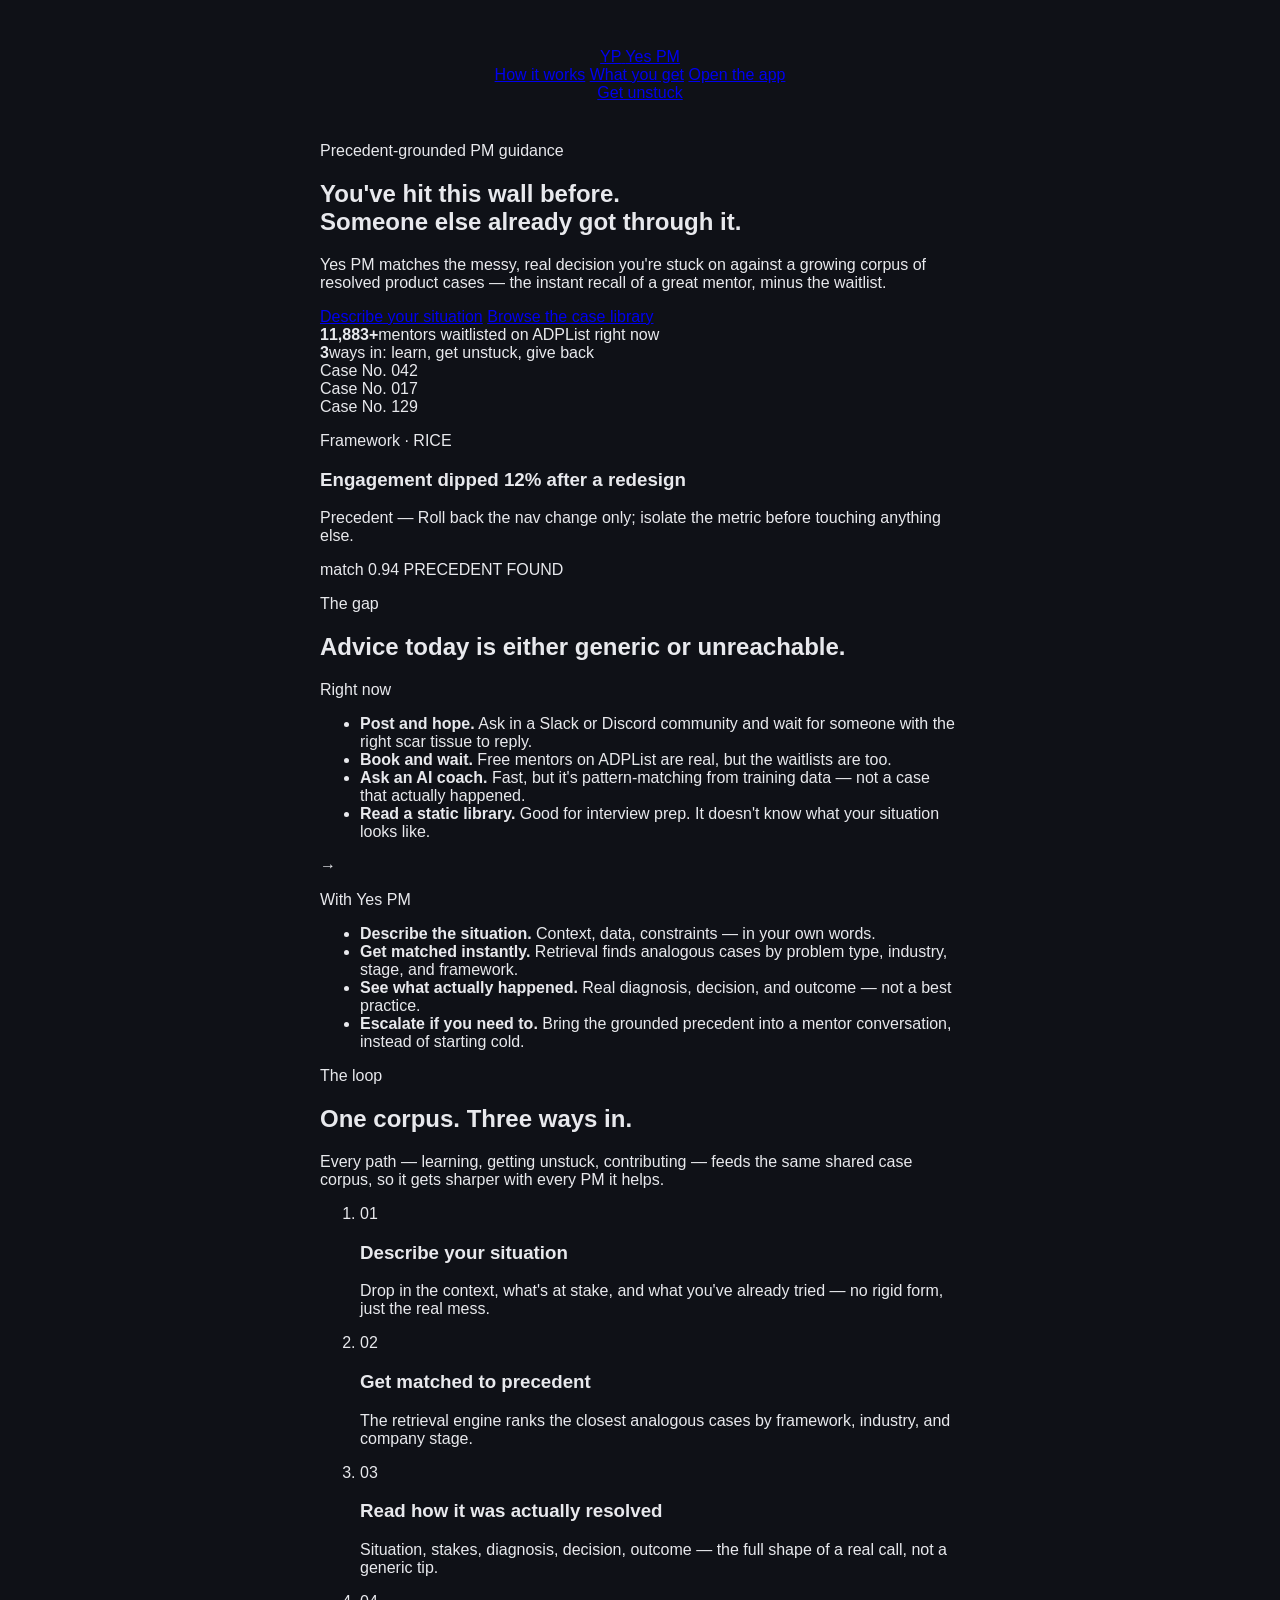
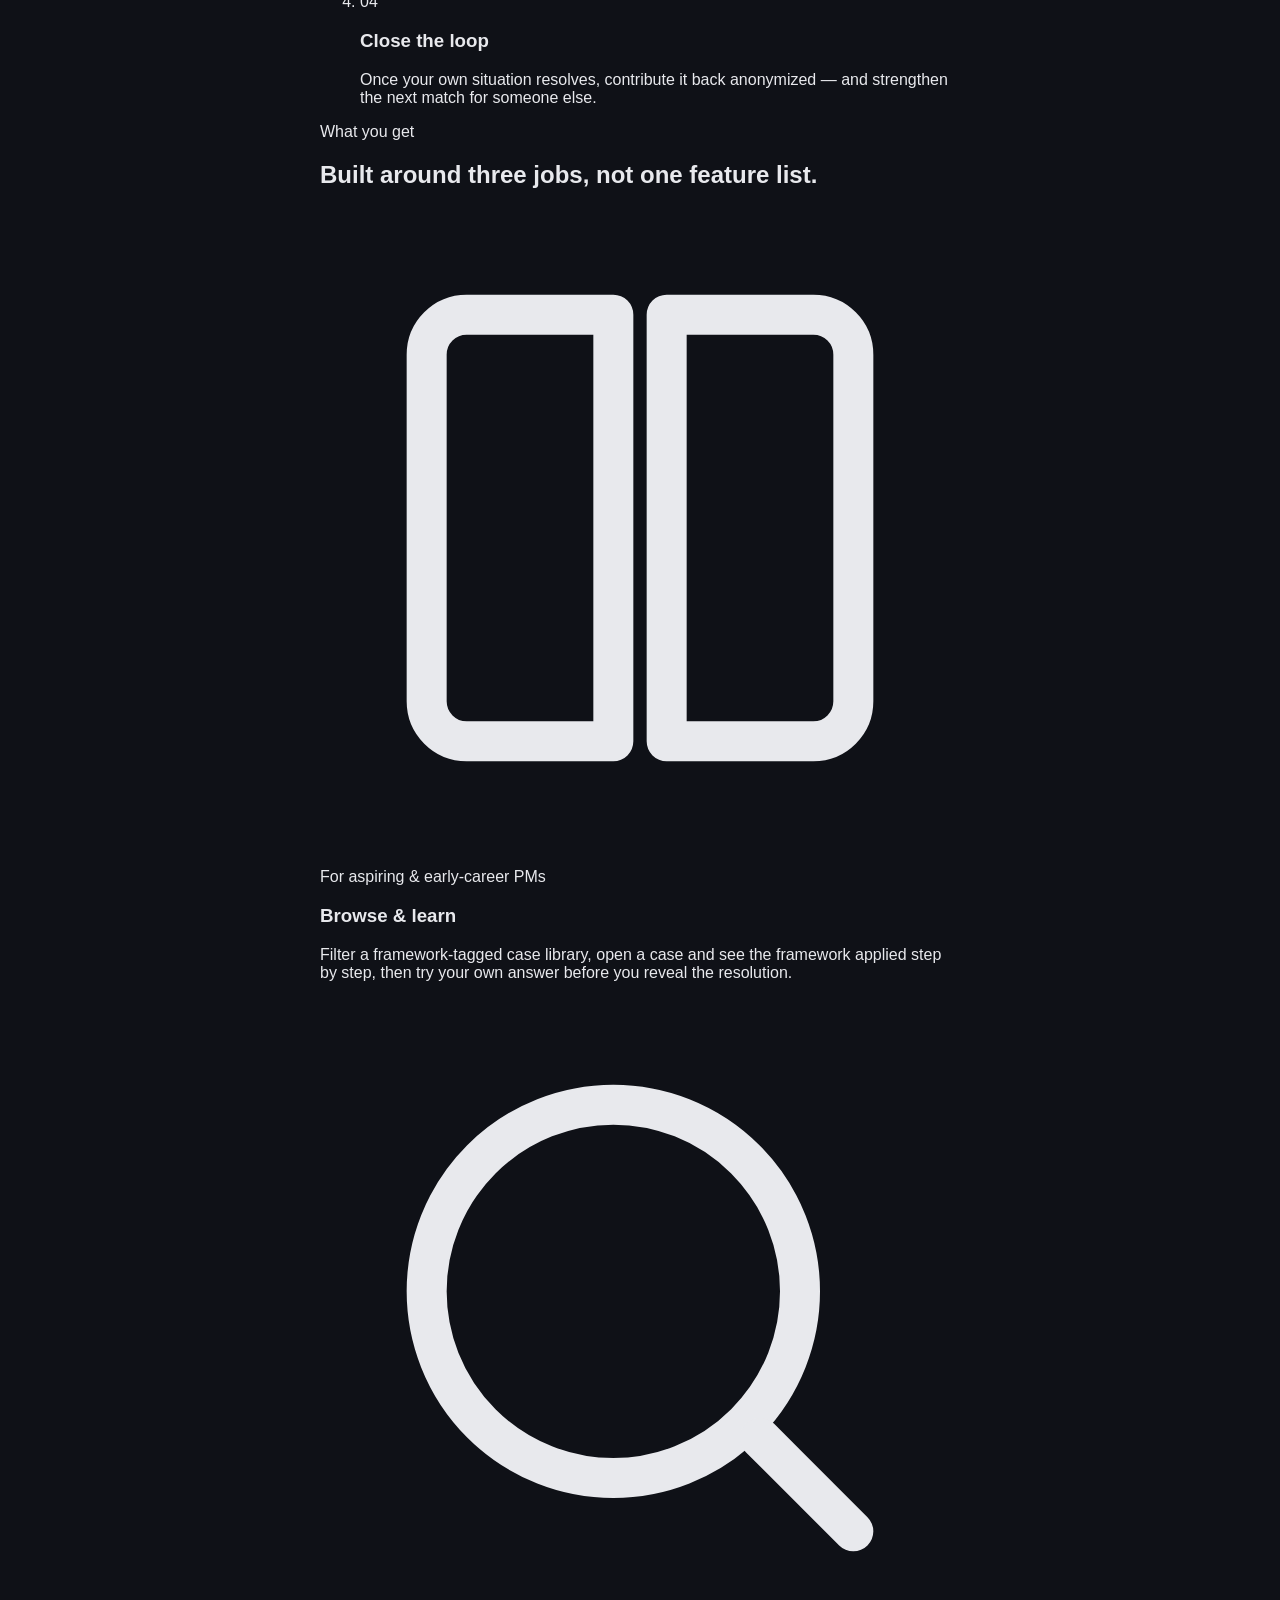
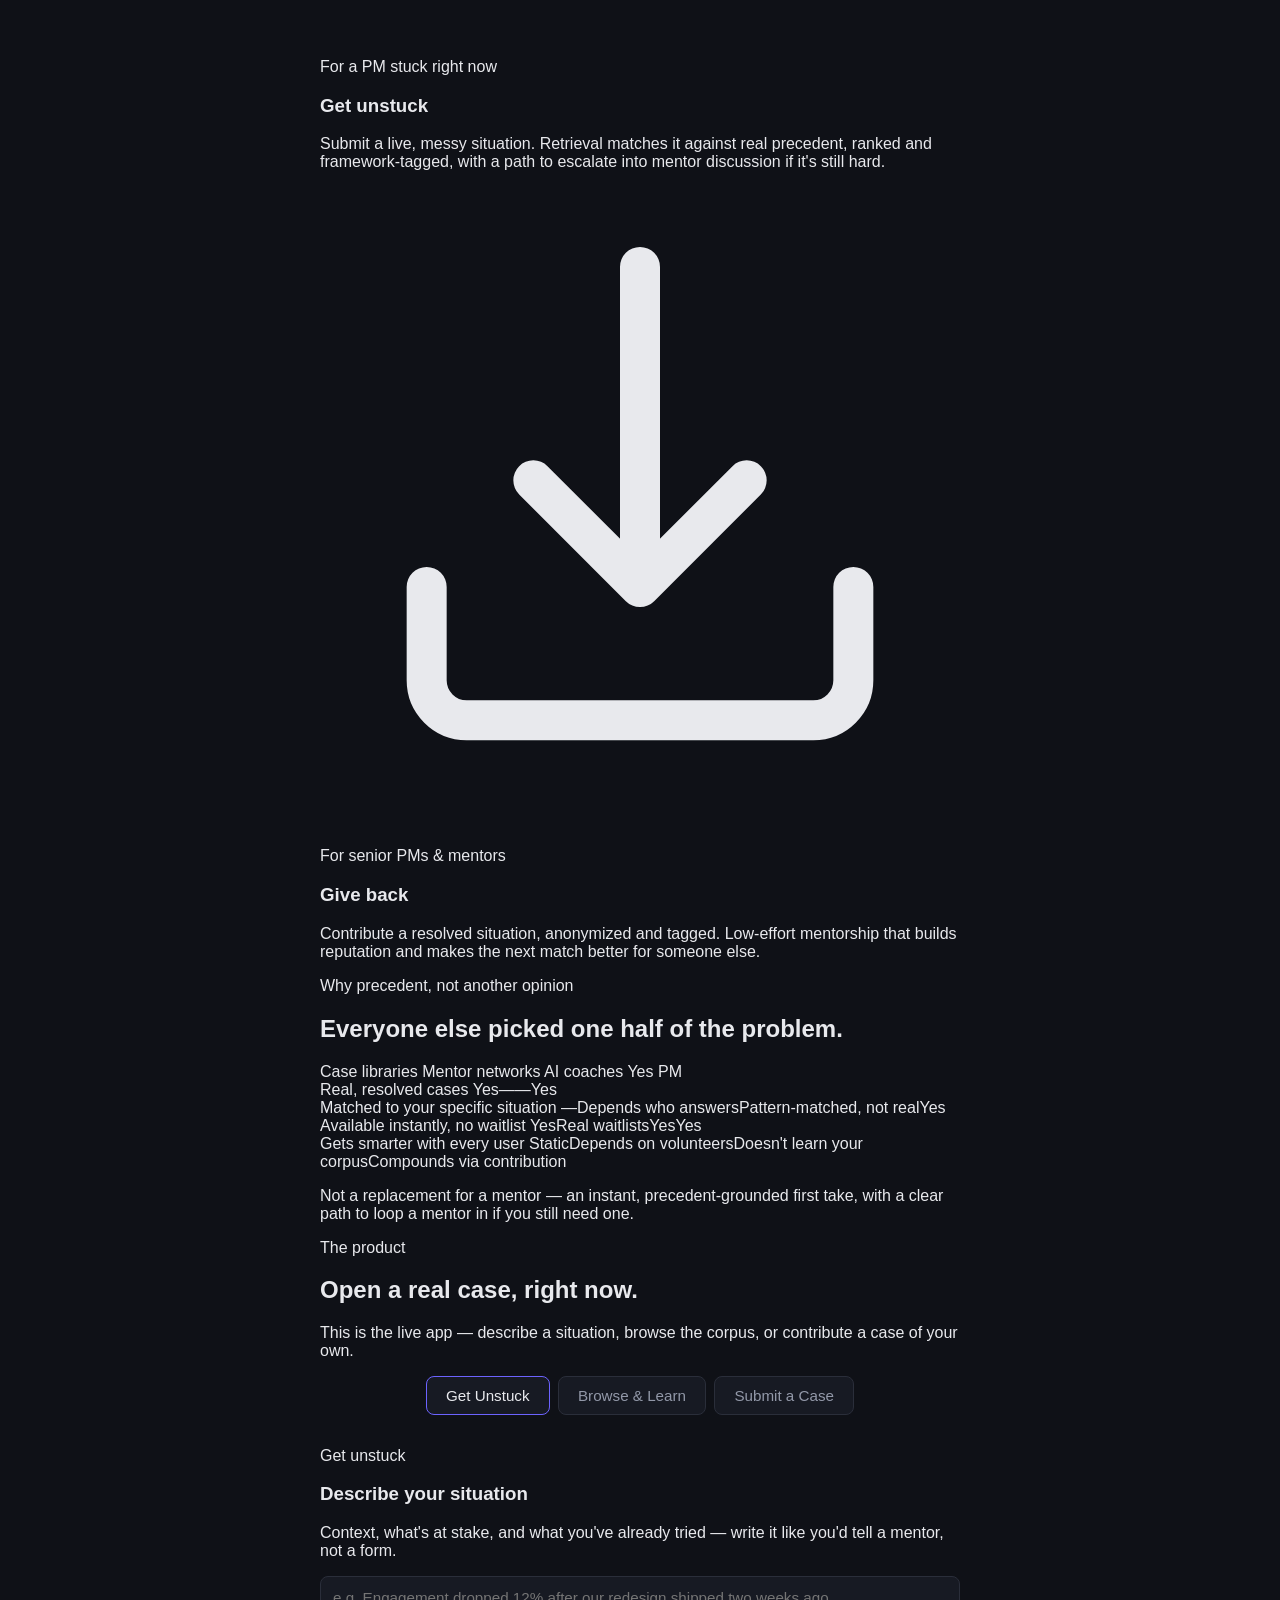
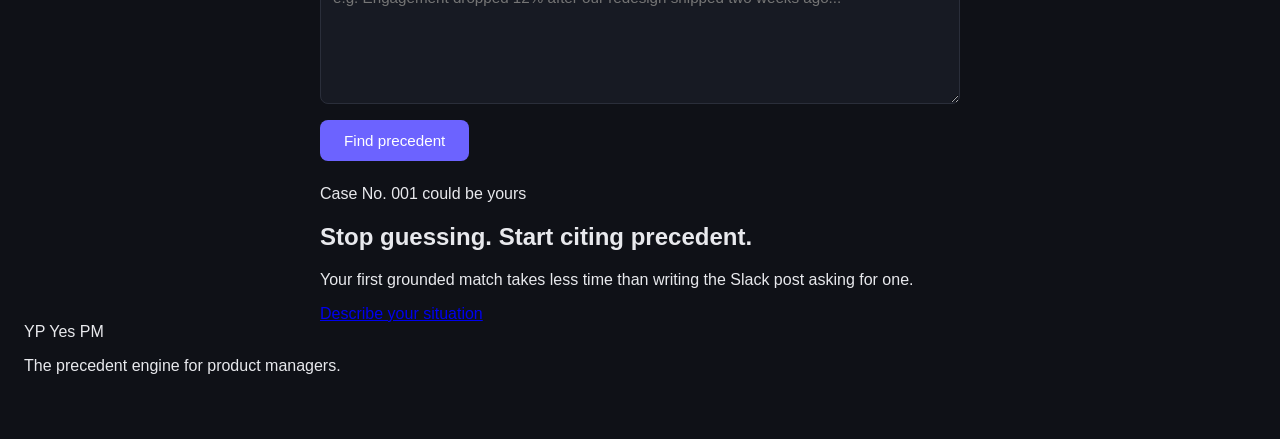
==== index.html @ 156a0078 "index.html" ====
<!DOCTYPE html>
<html lang="en">
<head>
<meta charset="UTF-8">
<meta name="viewport" content="width=device-width, initial-scale=1.0">
<title>Yes PM — Precedent for your next product decision</title>
<meta name="description" content="Yes PM matches your live product decision against real, resolved PM case studies — grounded precedent, not generic advice.">
<link rel="preconnect" href="https://fonts.googleapis.com">
<link rel="preconnect" href="https://fonts.gstatic.com" crossorigin>
<link href="https://fonts.googleapis.com/css2?family=Fraunces:ital,opsz,wght@0,9..144,400;0,9..144,500;0,9..144,600;1,9..144,500&family=Inter:wght@400;500;600;700&family=IBM+Plex+Mono:wght@400;500&display=swap" rel="stylesheet">
<link rel="stylesheet" href="style.css">
</head>
<body>

<div class="grain" aria-hidden="true"></div>

<!-- ============ NAV ============ -->
<header class="site-nav">
  <div class="nav-inner">
    <a class="brand" href="#top">
      <span class="brand-mark">YP</span>
      <span class="brand-word">Yes&nbsp;PM</span>
    </a>
    <nav class="nav-links">
      <a href="#how-it-works">How it works</a>
      <a href="#features">What you get</a>
      <a href="#app">Open the app</a>
    </nav>
    <a class="btn btn-small btn-primary" href="#app" data-open-tab="unstuck">Get unstuck</a>
  </div>
</header>

<main id="top">

  <!-- ============ HERO ============ -->
  <section class="hero">
    <div class="hero-inner">
      <div class="hero-copy">
        <p class="eyebrow"><span class="eyebrow-dot"></span>Precedent-grounded PM guidance</p>
        <h1 class="display-xl">You've hit this wall before.<br>Someone else already got through it.</h1>
        <p class="hero-sub">Yes PM matches the messy, real decision you're stuck on against a growing corpus of resolved product cases — the instant recall of a great mentor, minus the waitlist.</p>
        <div class="hero-actions">
          <a href="#app" data-open-tab="unstuck" class="btn btn-primary">Describe your situation</a>
          <a href="#app" data-open-tab="browse" class="btn btn-ghost">Browse the case library</a>
        </div>
        <div class="hero-proof">
          <div class="proof-item"><strong>11,883+</strong><span>mentors waitlisted on ADPList right now</span></div>
          <div class="proof-item"><strong>3</strong><span>ways in: learn, get unstuck, give back</span></div>
        </div>
      </div>

      <div class="hero-visual" aria-hidden="true">
        <div class="case-stack">
          <article class="case-file case-file--ghost">
            <div class="case-file-tab">Case No. 042</div>
          </article>
          <article class="case-file case-file--ghost2">
            <div class="case-file-tab">Case No. 017</div>
          </article>
          <article class="case-file case-file--main">
            <div class="case-file-tab">Case No. 129</div>
            <p class="case-file-kicker">Framework · RICE</p>
            <h3 class="case-file-title">Engagement dipped 12% after a redesign</h3>
            <p class="case-file-line"><span>Precedent —</span> Roll back the nav change only; isolate the metric before touching anything else.</p>
            <div class="case-file-footer">
              <span class="match-pill">match 0.94</span>
              <span class="stamp">PRECEDENT FOUND</span>
            </div>
          </article>
        </div>
      </div>
    </div>
  </section>

  <!-- ============ PROBLEM / SOLUTION ============ -->
  <section class="docket" id="problem">
    <div class="section-head">
      <p class="eyebrow eyebrow-dark"><span class="eyebrow-dot"></span>The gap</p>
      <h2 class="display-lg">Advice today is either generic or unreachable.</h2>
    </div>

    <div class="docket-grid">
      <div class="docket-col docket-col--before">
        <p class="docket-label">Right now</p>
        <ul class="docket-list">
          <li><strong>Post and hope.</strong> Ask in a Slack or Discord community and wait for someone with the right scar tissue to reply.</li>
          <li><strong>Book and wait.</strong> Free mentors on ADPList are real, but the waitlists are too.</li>
          <li><strong>Ask an AI coach.</strong> Fast, but it's pattern-matching from training data — not a case that actually happened.</li>
          <li><strong>Read a static library.</strong> Good for interview prep. It doesn't know what your situation looks like.</li>
        </ul>
      </div>

      <div class="docket-divider" aria-hidden="true">
        <span>→</span>
      </div>

      <div class="docket-col docket-col--after">
        <p class="docket-label docket-label--accent">With Yes&nbsp;PM</p>
        <ul class="docket-list docket-list--accent">
          <li><strong>Describe the situation.</strong> Context, data, constraints — in your own words.</li>
          <li><strong>Get matched instantly.</strong> Retrieval finds analogous cases by problem type, industry, stage, and framework.</li>
          <li><strong>See what actually happened.</strong> Real diagnosis, decision, and outcome — not a best practice.</li>
          <li><strong>Escalate if you need to.</strong> Bring the grounded precedent into a mentor conversation, instead of starting cold.</li>
        </ul>
      </div>
    </div>
  </section>

  <!-- ============ HOW IT WORKS ============ -->
  <section class="how" id="how-it-works">
    <div class="section-head section-head--center">
      <p class="eyebrow"><span class="eyebrow-dot"></span>The loop</p>
      <h2 class="display-lg">One corpus. Three ways in.</h2>
      <p class="section-sub">Every path — learning, getting unstuck, contributing — feeds the same shared case corpus, so it gets sharper with every PM it helps.</p>
    </div>

    <ol class="steps">
      <li class="step">
        <span class="step-no">01</span>
        <h3>Describe your situation</h3>
        <p>Drop in the context, what's at stake, and what you've already tried — no rigid form, just the real mess.</p>
      </li>
      <li class="step">
        <span class="step-no">02</span>
        <h3>Get matched to precedent</h3>
        <p>The retrieval engine ranks the closest analogous cases by framework, industry, and company stage.</p>
      </li>
      <li class="step">
        <span class="step-no">03</span>
        <h3>Read how it was actually resolved</h3>
        <p>Situation, stakes, diagnosis, decision, outcome — the full shape of a real call, not a generic tip.</p>
      </li>
      <li class="step">
        <span class="step-no">04</span>
        <h3>Close the loop</h3>
        <p>Once your own situation resolves, contribute it back anonymized — and strengthen the next match for someone else.</p>
      </li>
    </ol>
  </section>

  <!-- ============ FEATURES / THREE PILLARS ============ -->
  <section class="pillars" id="features">
    <div class="section-head section-head--center">
      <p class="eyebrow"><span class="eyebrow-dot"></span>What you get</p>
      <h2 class="display-lg">Built around three jobs, not one feature list.</h2>
    </div>

    <div class="pillar-grid">
      <article class="pillar-card">
        <div class="pillar-icon" aria-hidden="true">
          <svg viewBox="0 0 24 24" fill="none"><path d="M4 5.5C4 4.67 4.67 4 5.5 4H11v16H5.5A1.5 1.5 0 0 1 4 18.5v-13Z" stroke="currentColor" stroke-width="1.5" stroke-linejoin="round"/><path d="M20 5.5c0-.83-.67-1.5-1.5-1.5H13v16h5.5a1.5 1.5 0 0 0 1.5-1.5v-13Z" stroke="currentColor" stroke-width="1.5" stroke-linejoin="round"/></svg>
        </div>
        <p class="pillar-eyebrow">For aspiring &amp; early-career PMs</p>
        <h3>Browse &amp; learn</h3>
        <p>Filter a framework-tagged case library, open a case and see the framework applied step by step, then try your own answer before you reveal the resolution.</p>
      </article>

      <article class="pillar-card pillar-card--featured">
        <div class="pillar-icon" aria-hidden="true">
          <svg viewBox="0 0 24 24" fill="none"><circle cx="11" cy="11" r="7" stroke="currentColor" stroke-width="1.5"/><path d="m20 20-3.5-3.5" stroke="currentColor" stroke-width="1.5" stroke-linecap="round"/></svg>
        </div>
        <p class="pillar-eyebrow">For a PM stuck right now</p>
        <h3>Get unstuck</h3>
        <p>Submit a live, messy situation. Retrieval matches it against real precedent, ranked and framework-tagged, with a path to escalate into mentor discussion if it's still hard.</p>
      </article>

      <article class="pillar-card">
        <div class="pillar-icon" aria-hidden="true">
          <svg viewBox="0 0 24 24" fill="none"><path d="M12 3v12m0 0-4-4m4 4 4-4" stroke="currentColor" stroke-width="1.5" stroke-linecap="round" stroke-linejoin="round"/><path d="M4 15v3.5A1.5 1.5 0 0 0 5.5 20h13a1.5 1.5 0 0 0 1.5-1.5V15" stroke="currentColor" stroke-width="1.5" stroke-linecap="round"/></svg>
        </div>
        <p class="pillar-eyebrow">For senior PMs &amp; mentors</p>
        <h3>Give back</h3>
        <p>Contribute a resolved situation, anonymized and tagged. Low-effort mentorship that builds reputation and makes the next match better for someone else.</p>
      </article>
    </div>
  </section>

  <!-- ============ WHY IT'S DIFFERENT ============ -->
  <section class="compare">
    <div class="section-head section-head--center">
      <p class="eyebrow"><span class="eyebrow-dot"></span>Why precedent, not another opinion</p>
      <h2 class="display-lg">Everyone else picked one half of the problem.</h2>
    </div>

    <div class="compare-grid">
      <div class="compare-row compare-row--head">
        <span></span>
        <span>Case libraries</span>
        <span>Mentor networks</span>
        <span>AI coaches</span>
        <span class="compare-us">Yes PM</span>
      </div>
      <div class="compare-row">
        <span class="compare-metric">Real, resolved cases</span>
        <span class="yes">Yes</span><span class="no">—</span><span class="no">—</span><span class="compare-us yes">Yes</span>
      </div>
      <div class="compare-row">
        <span class="compare-metric">Matched to your specific situation</span>
        <span class="no">—</span><span class="maybe">Depends who answers</span><span class="maybe">Pattern-matched, not real</span><span class="compare-us yes">Yes</span>
      </div>
      <div class="compare-row">
        <span class="compare-metric">Available instantly, no waitlist</span>
        <span class="yes">Yes</span><span class="no">Real waitlists</span><span class="yes">Yes</span><span class="compare-us yes">Yes</span>
      </div>
      <div class="compare-row">
        <span class="compare-metric">Gets smarter with every user</span>
        <span class="no">Static</span><span class="maybe">Depends on volunteers</span><span class="no">Doesn't learn your corpus</span><span class="compare-us yes">Compounds via contribution</span>
      </div>
    </div>
    <p class="compare-footnote">Not a replacement for a mentor — an instant, precedent-grounded first take, with a clear path to loop a mentor in if you still need one.</p>
  </section>

  <!-- ============ PRODUCT APP ============ -->
  <section class="app-section" id="app">
    <div class="section-head section-head--center section-head--light">
      <p class="eyebrow"><span class="eyebrow-dot"></span>The product</p>
      <h2 class="display-lg">Open a real case, right now.</h2>
      <p class="section-sub">This is the live app — describe a situation, browse the corpus, or contribute a case of your own.</p>
    </div>

    <div class="app-shell">
      <nav class="tabs" role="tablist" aria-label="Yes PM sections">
        <button class="tab-btn active" data-tab="unstuck" role="tab" aria-selected="true">Get Unstuck</button>
        <button class="tab-btn" data-tab="browse" role="tab" aria-selected="false">Browse &amp; Learn</button>
        <button class="tab-btn" data-tab="submit" role="tab" aria-selected="false">Submit a Case</button>
      </nav>

      <div class="app-body">
        <section id="unstuck" class="tab-content active" role="tabpanel">
          <p class="app-panel-label">Get unstuck</p>
          <h3 class="app-panel-title">Describe your situation</h3>
          <p class="app-panel-hint">Context, what's at stake, and what you've already tried — write it like you'd tell a mentor, not a form.</p>
          <textarea id="situationInput" rows="6" placeholder="e.g. Engagement dropped 12% after our redesign shipped two weeks ago..."></textarea>
          <button id="findPrecedentBtn" class="btn btn-primary">Find precedent</button>
          <div id="results"></div>
        </section>

        <section id="browse" class="tab-content" role="tabpanel">
          <p class="app-panel-label">Browse &amp; learn</p>
          <h3 class="app-panel-title">The case library</h3>
          <p class="app-panel-hint">Framework-tagged, resolved situations from real product decisions.</p>
          <div id="browseList"><p class="loading-line">Loading cases…</p></div>
        </section>

        <section id="submit" class="tab-content" role="tabpanel">
          <p class="app-panel-label">Give back</p>
          <h3 class="app-panel-title">Contribute a case</h3>
          <p class="app-panel-hint">Anonymize identifying details before you submit — the corpus only needs the situation and how it resolved.</p>
          <form id="caseForm">
            <div class="field-row">
              <input type="text" id="caseId" placeholder="Case ID (e.g. case-001)" required>
              <input type="text" id="title" placeholder="Case title" required>
            </div>

            <div class="metadata-row">
              <input type="text" id="framework" placeholder="Framework (e.g. RICE)">
              <input type="text" id="industry" placeholder="Industry">
              <input type="text" id="companyStage" placeholder="Company stage">
              <input type="text" id="problemType" placeholder="Problem type">
            </div>

            <textarea id="situation" placeholder="Situation — the setup and context"></textarea>
            <textarea id="stakes" placeholder="Stakes — what was at risk"></textarea>
            <textarea id="diagnosis" placeholder="Diagnosis — how it was analyzed"></textarea>
            <textarea id="decision" placeholder="Decision — what was actually done"></textarea>
            <textarea id="outcome" placeholder="Outcome — result and metrics"></textarea>
            <textarea id="precedent" placeholder="Precedent line — one sentence takeaway"></textarea>

            <button type="submit" class="btn btn-primary">Upload case</button>
          </form>
          <div id="submitStatus"></div>
        </section>
      </div>
    </div>
  </section>

  <!-- ============ FINAL CTA ============ -->
  <section class="final-cta">
    <div class="final-cta-inner">
      <p class="eyebrow eyebrow-onlight"><span class="eyebrow-dot"></span>Case No. 001 could be yours</p>
      <h2 class="display-lg">Stop guessing. Start citing precedent.</h2>
      <p class="section-sub section-sub--onlight">Your first grounded match takes less time than writing the Slack post asking for one.</p>
      <a href="#app" data-open-tab="unstuck" class="btn btn-primary btn-large">Describe your situation</a>
    </div>
  </section>

</main>

<footer class="site-footer">
  <div class="footer-inner">
    <div class="brand">
      <span class="brand-mark">YP</span>
      <span class="brand-word">Yes&nbsp;PM</span>
    </div>
    <p>The precedent engine for product managers.</p>
  </div>
</footer>

<script src="app.js"></script>
<script>
  // Smooth-scroll + tab preselect for CTAs that link into the app section
  document.querySelectorAll('[data-open-tab]').forEach((el) => {
    el.addEventListener('click', () => {
      const tab = el.dataset.openTab;
      const btn = document.querySelector('.tab-btn[data-tab="' + tab + '"]');
      if (btn) setTimeout(() => btn.click(), 350);
    });
  });
</script>
</body>
</html>
---- style.css ----
:root {
  --bg: #0f1117;
  --panel: #171a23;
  --border: #2a2e3a;
  --text: #e8e9ed;
  --muted: #9298a8;
  --accent: #6c63ff;
}

* { box-sizing: border-box; }

body {
  background: var(--bg);
  color: var(--text);
  font-family: -apple-system, BlinkMacSystemFont, "Segoe UI", sans-serif;
  margin: 0;
  padding: 0 1.5rem 3rem;
}

header {
  text-align: center;
  padding: 3rem 0 1.5rem;
}

header h1 {
  font-size: 2.2rem;
  margin: 0;
}

.tagline {
  color: var(--muted);
  margin-top: 0.5rem;
}

.tabs {
  display: flex;
  justify-content: center;
  gap: 0.5rem;
  margin-bottom: 2rem;
}

.tab-btn {
  background: var(--panel);
  color: var(--muted);
  border: 1px solid var(--border);
  padding: 0.6rem 1.2rem;
  border-radius: 8px;
  cursor: pointer;
  font-size: 0.95rem;
}

.tab-btn.active {
  color: var(--text);
  border-color: var(--accent);
}

main {
  max-width: 640px;
  margin: 0 auto;
}

.tab-content { display: none; }
.tab-content.active { display: block; }

textarea, input[type="text"] {
  width: 100%;
  background: var(--panel);
  color: var(--text);
  border: 1px solid var(--border);
  border-radius: 8px;
  padding: 0.75rem;
  margin-bottom: 0.75rem;
  font-family: inherit;
  font-size: 0.95rem;
}

.metadata-row {
  display: grid;
  grid-template-columns: 1fr 1fr;
  gap: 0.75rem;
}

button[type="submit"], #findPrecedentBtn {
  background: var(--accent);
  color: white;
  border: none;
  padding: 0.75rem 1.5rem;
  border-radius: 8px;
  cursor: pointer;
  font-size: 0.95rem;
}

#results, #submitStatus {
  margin-top: 1.5rem;
}

.case-card {
  background: var(--panel);
  border: 1px solid var(--border);
  border-radius: 10px;
  padding: 1.25rem;
  margin-bottom: 1rem;
}

.case-card h3 { margin-top: 0; }

.score { color: var(--muted); font-size: 0.85rem; }

.precedent-line { margin: 0.75rem 0; }

details summary { cursor: pointer; color: var(--accent); }

.error { color: #ff6b6b; }
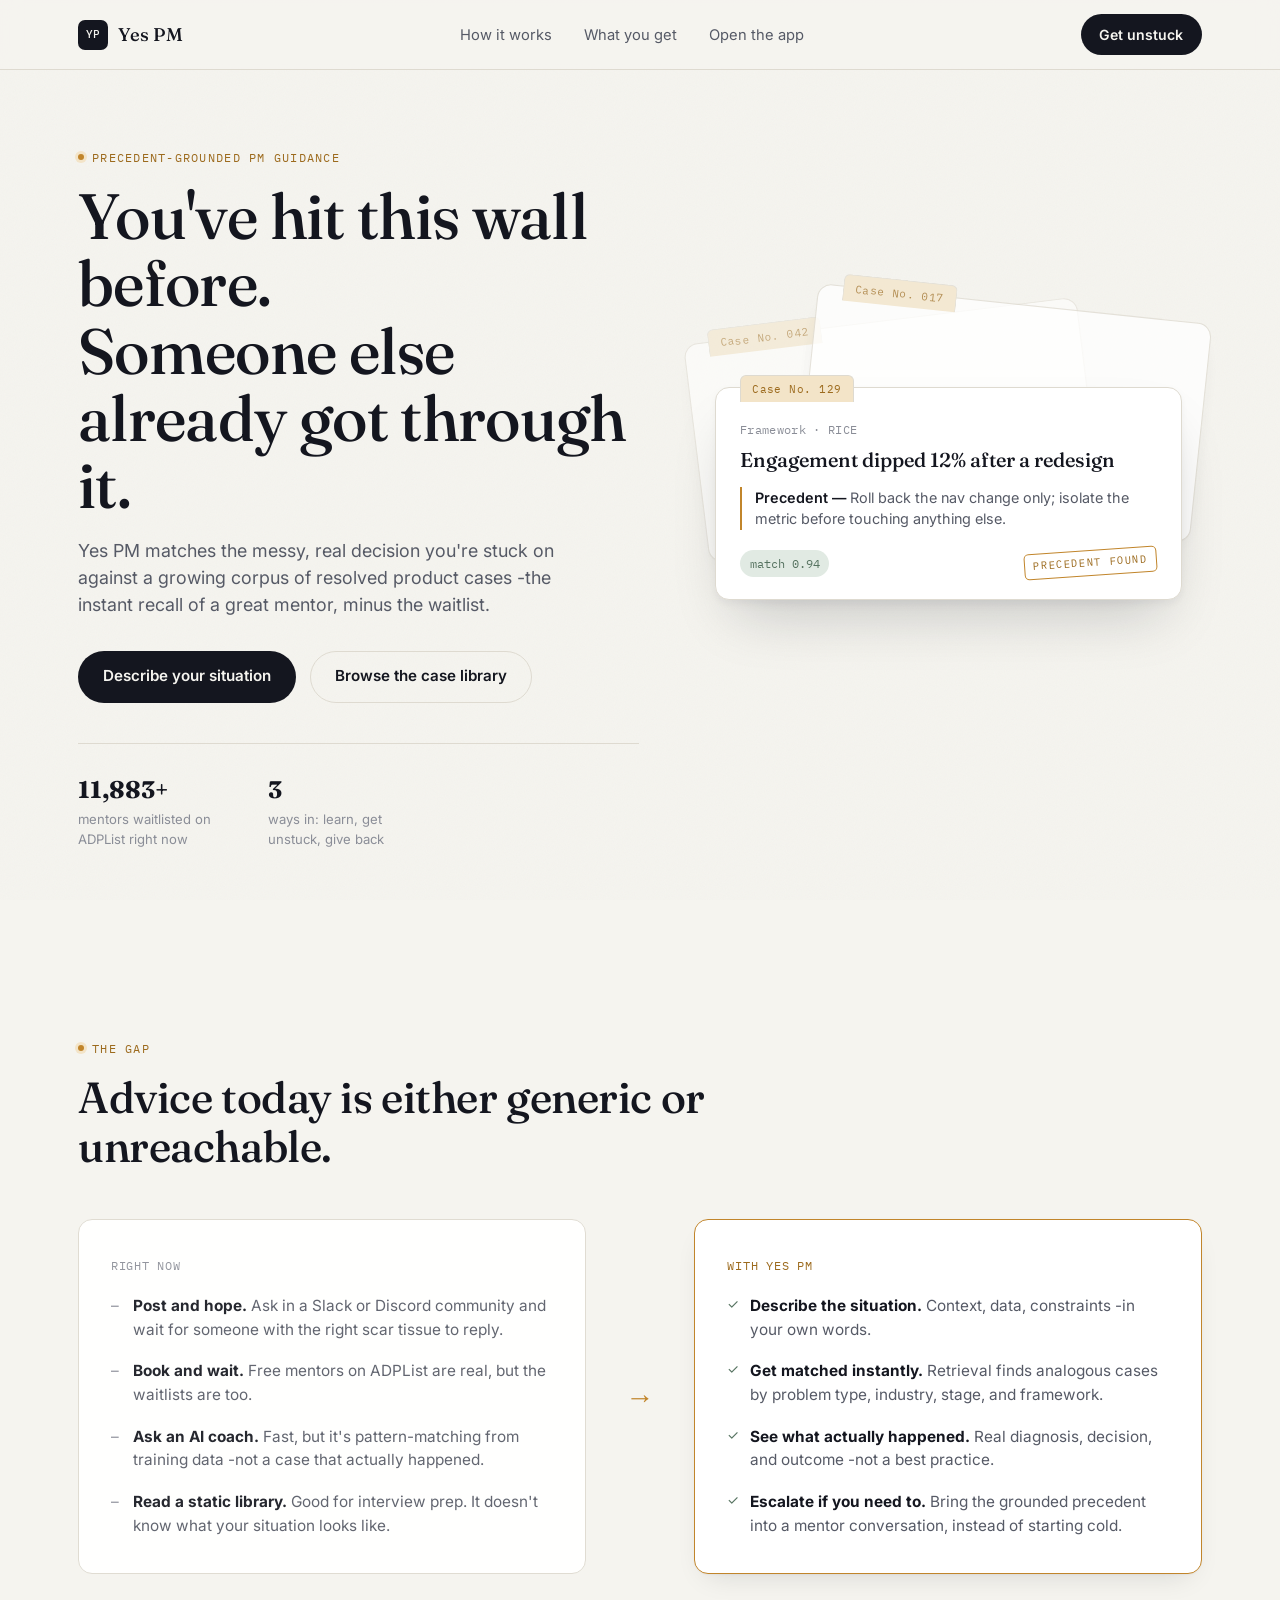
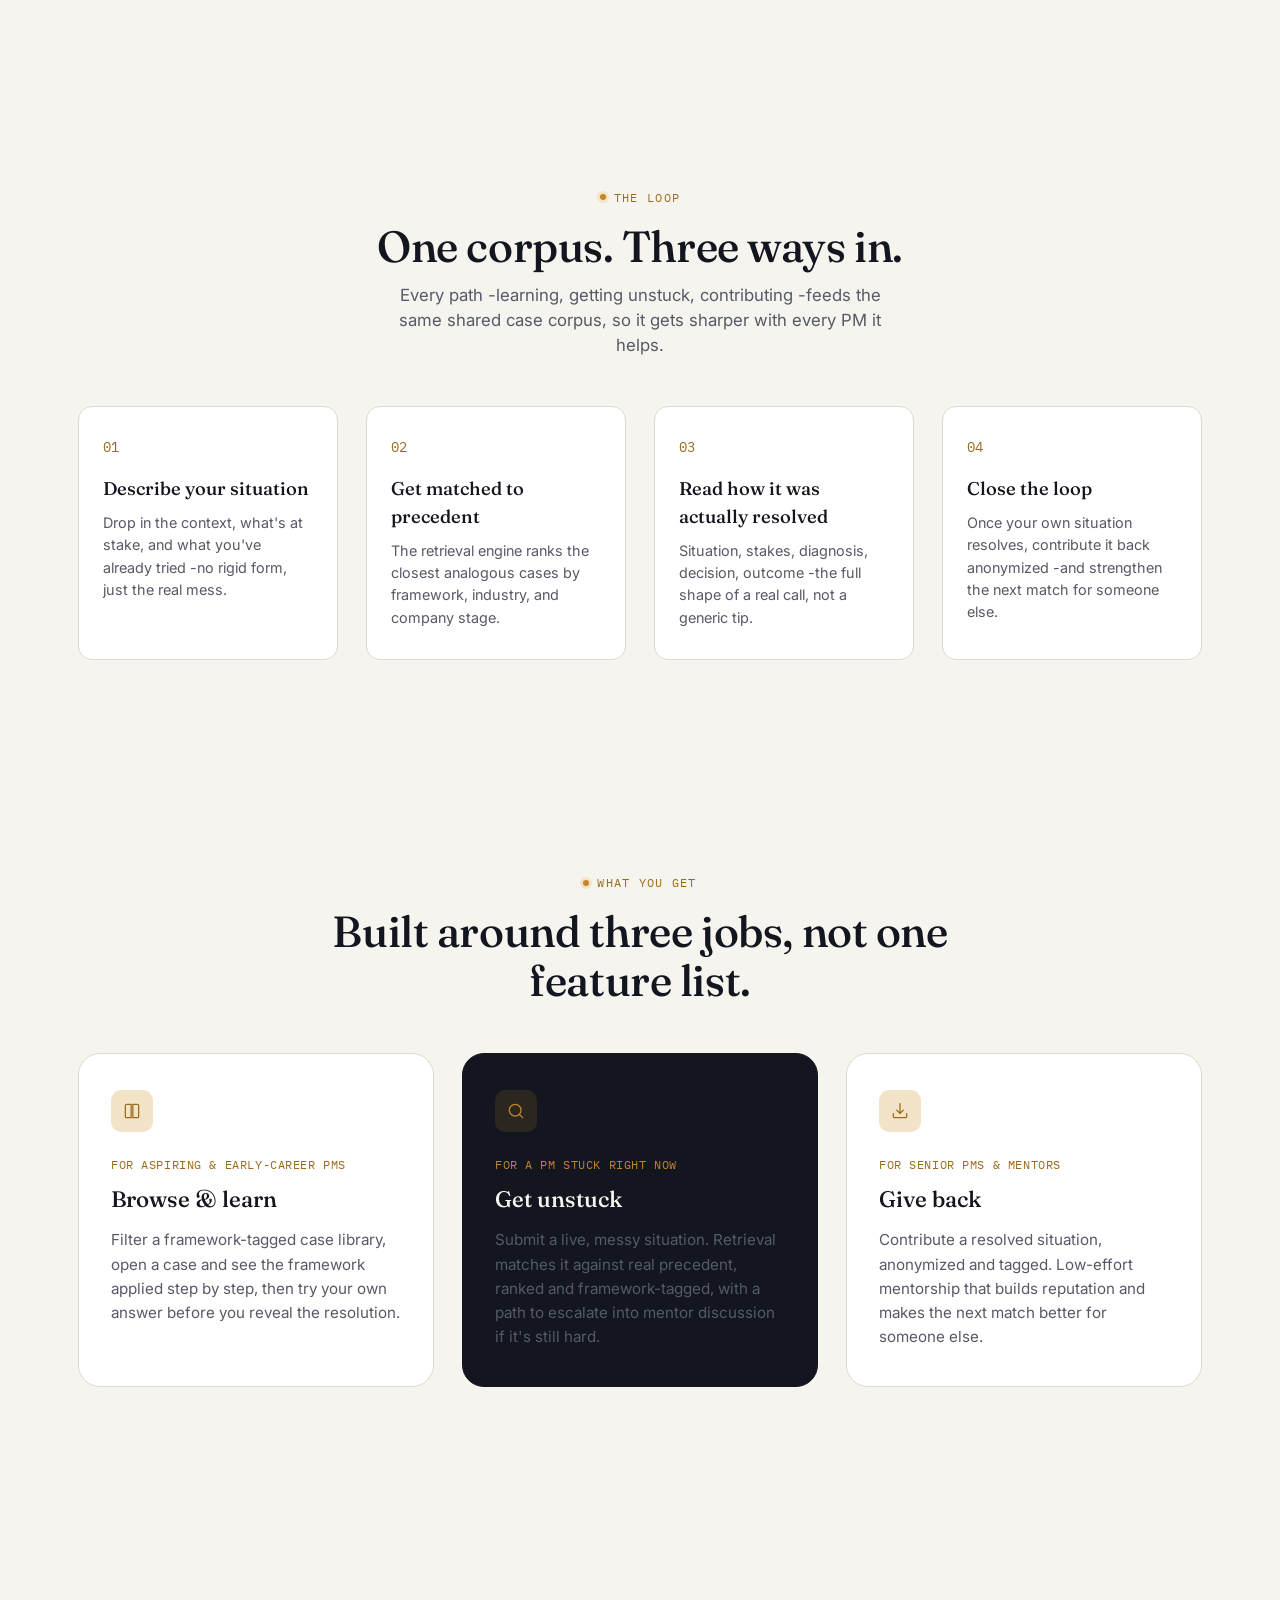
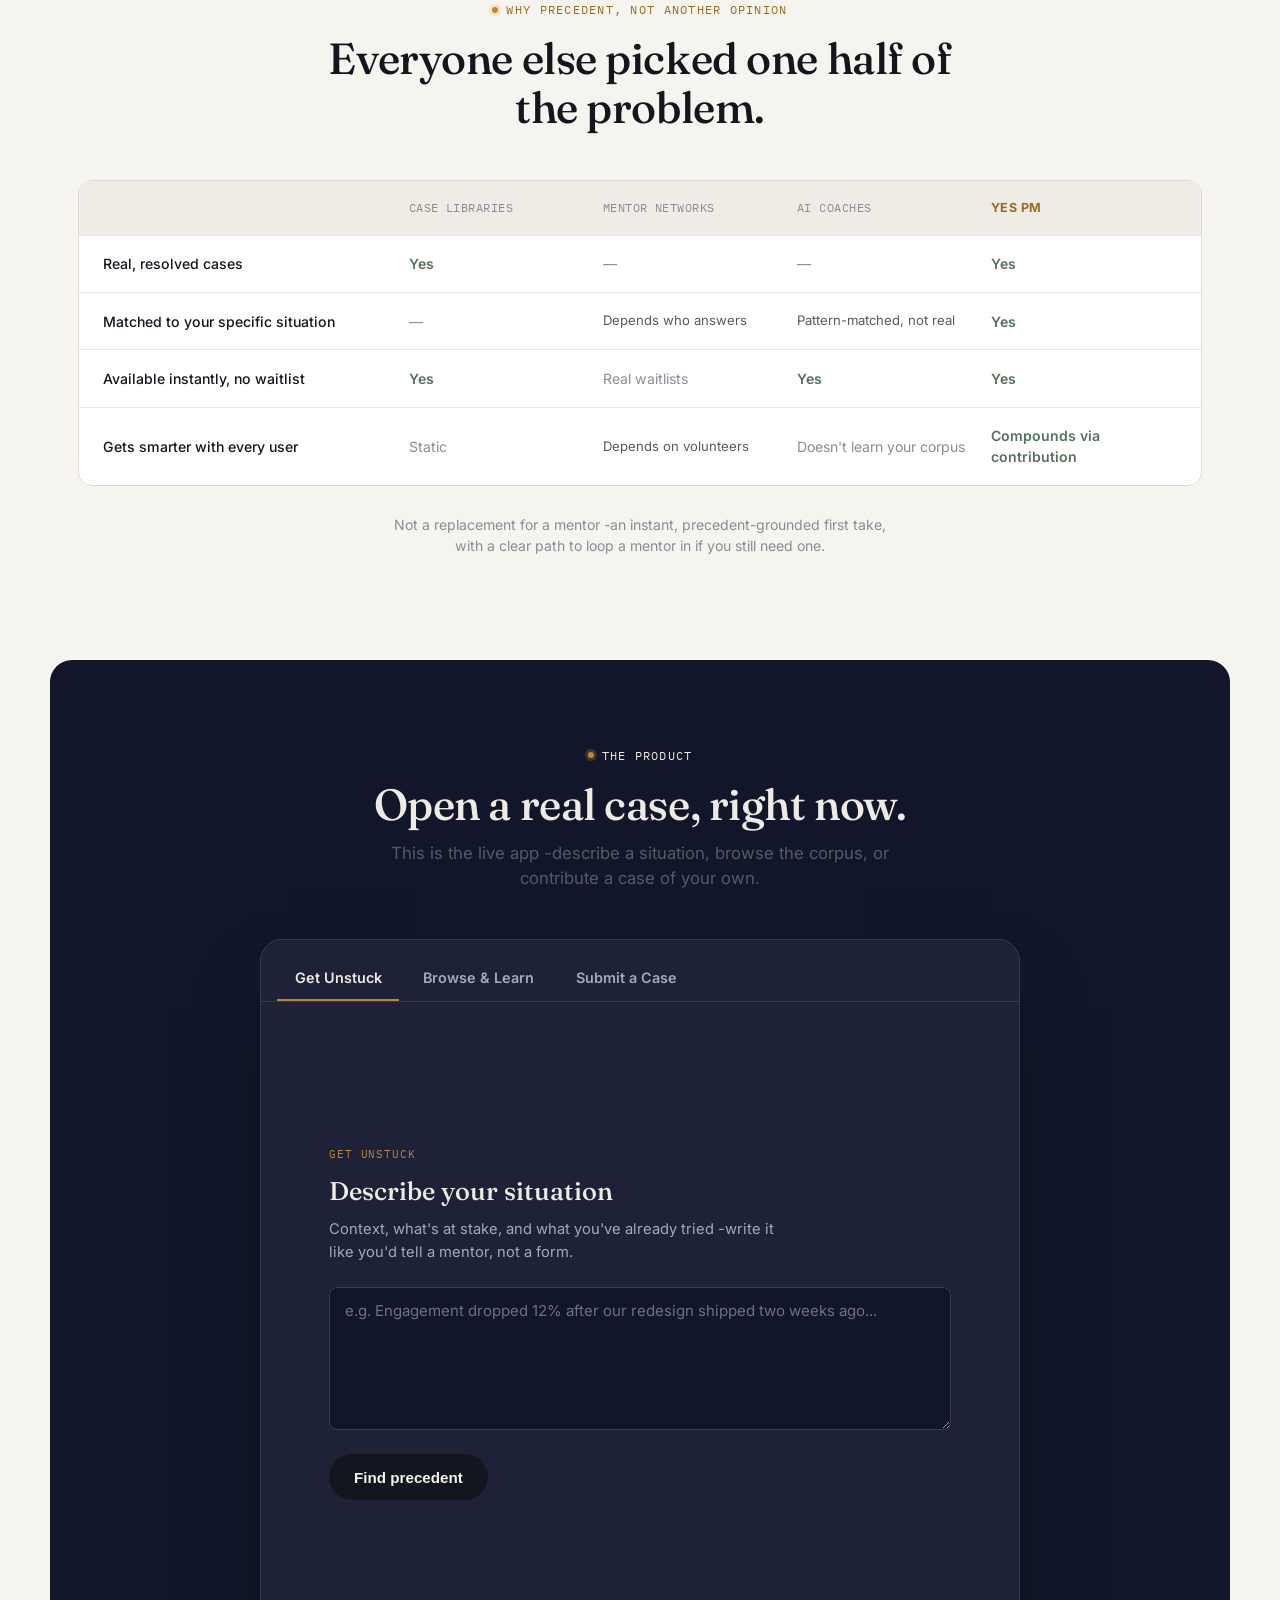
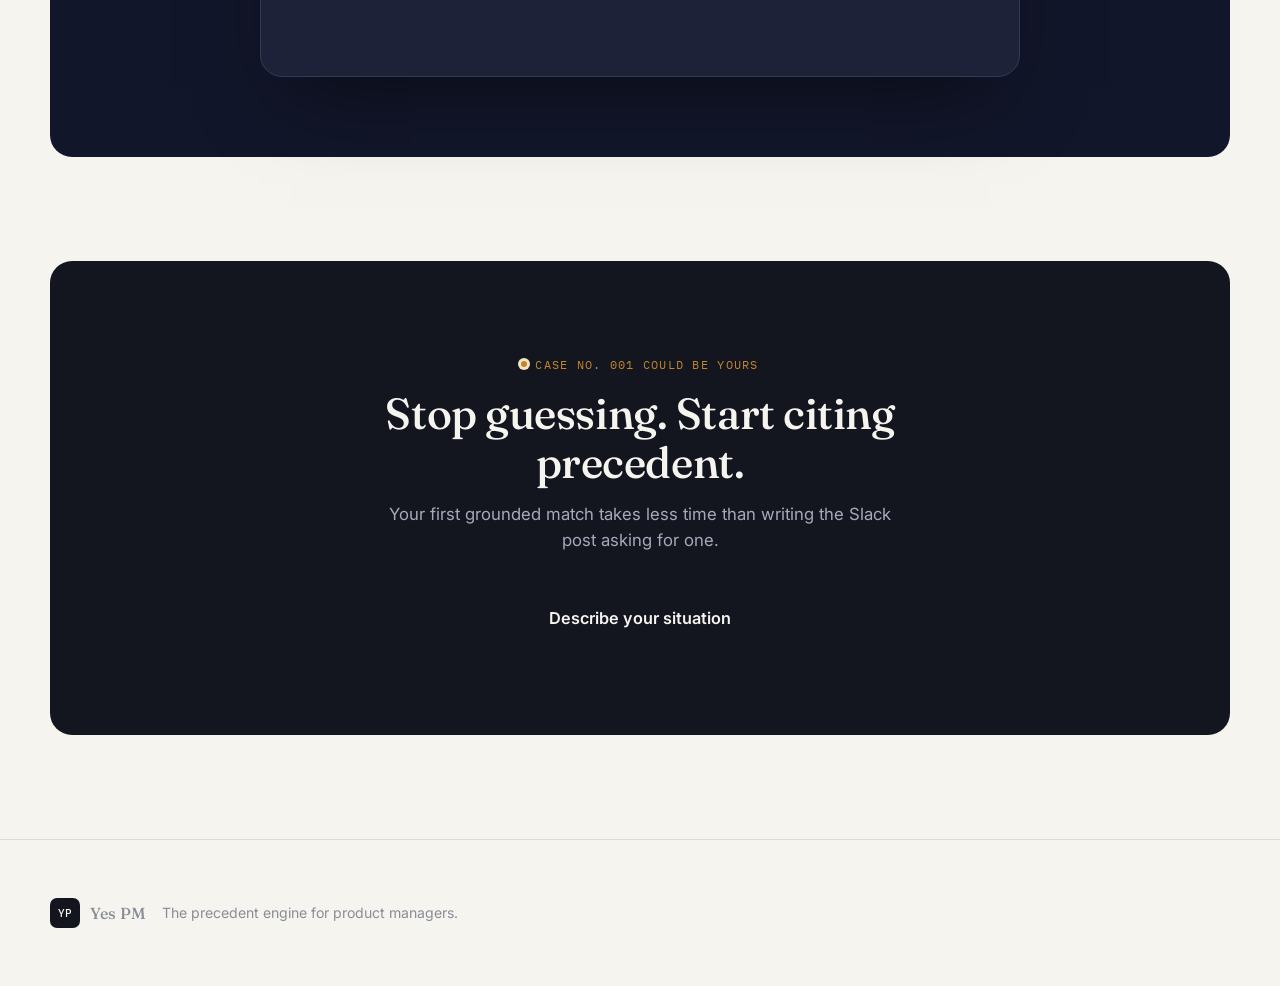
==== commit 22f4c552: "index.html" ====
--- a/index.html
+++ b/index.html
@@ -3,8 +3,8 @@
 <head>
 <meta charset="UTF-8">
 <meta name="viewport" content="width=device-width, initial-scale=1.0">
-<title>Yes PM — Precedent for your next product decision</title>
-<meta name="description" content="Yes PM matches your live product decision against real, resolved PM case studies — grounded precedent, not generic advice.">
+<title>Yes PM -Precedent for your next product decision</title>
+<meta name="description" content="Yes PM matches your live product decision against real, resolved PM case studies - grounded precedent, not generic advice.">
 <link rel="preconnect" href="https://fonts.googleapis.com">
 <link rel="preconnect" href="https://fonts.gstatic.com" crossorigin>
 <link href="https://fonts.googleapis.com/css2?family=Fraunces:ital,opsz,wght@0,9..144,400;0,9..144,500;0,9..144,600;1,9..144,500&family=Inter:wght@400;500;600;700&family=IBM+Plex+Mono:wght@400;500&display=swap" rel="stylesheet">
@@ -38,7 +38,7 @@
       <div class="hero-copy">
         <p class="eyebrow"><span class="eyebrow-dot"></span>Precedent-grounded PM guidance</p>
         <h1 class="display-xl">You've hit this wall before.<br>Someone else already got through it.</h1>
-        <p class="hero-sub">Yes PM matches the messy, real decision you're stuck on against a growing corpus of resolved product cases — the instant recall of a great mentor, minus the waitlist.</p>
+        <p class="hero-sub">Yes PM matches the messy, real decision you're stuck on against a growing corpus of resolved product cases -the instant recall of a great mentor, minus the waitlist.</p>
         <div class="hero-actions">
           <a href="#app" data-open-tab="unstuck" class="btn btn-primary">Describe your situation</a>
           <a href="#app" data-open-tab="browse" class="btn btn-ghost">Browse the case library</a>
@@ -85,7 +85,7 @@
         <ul class="docket-list">
           <li><strong>Post and hope.</strong> Ask in a Slack or Discord community and wait for someone with the right scar tissue to reply.</li>
           <li><strong>Book and wait.</strong> Free mentors on ADPList are real, but the waitlists are too.</li>
-          <li><strong>Ask an AI coach.</strong> Fast, but it's pattern-matching from training data — not a case that actually happened.</li>
+          <li><strong>Ask an AI coach.</strong> Fast, but it's pattern-matching from training data -not a case that actually happened.</li>
           <li><strong>Read a static library.</strong> Good for interview prep. It doesn't know what your situation looks like.</li>
         </ul>
       </div>
@@ -97,9 +97,9 @@
       <div class="docket-col docket-col--after">
         <p class="docket-label docket-label--accent">With Yes&nbsp;PM</p>
         <ul class="docket-list docket-list--accent">
-          <li><strong>Describe the situation.</strong> Context, data, constraints — in your own words.</li>
+          <li><strong>Describe the situation.</strong> Context, data, constraints -in your own words.</li>
           <li><strong>Get matched instantly.</strong> Retrieval finds analogous cases by problem type, industry, stage, and framework.</li>
-          <li><strong>See what actually happened.</strong> Real diagnosis, decision, and outcome — not a best practice.</li>
+          <li><strong>See what actually happened.</strong> Real diagnosis, decision, and outcome -not a best practice.</li>
           <li><strong>Escalate if you need to.</strong> Bring the grounded precedent into a mentor conversation, instead of starting cold.</li>
         </ul>
       </div>
@@ -111,14 +111,14 @@
     <div class="section-head section-head--center">
       <p class="eyebrow"><span class="eyebrow-dot"></span>The loop</p>
       <h2 class="display-lg">One corpus. Three ways in.</h2>
-      <p class="section-sub">Every path — learning, getting unstuck, contributing — feeds the same shared case corpus, so it gets sharper with every PM it helps.</p>
+      <p class="section-sub">Every path -learning, getting unstuck, contributing -feeds the same shared case corpus, so it gets sharper with every PM it helps.</p>
     </div>
 
     <ol class="steps">
       <li class="step">
         <span class="step-no">01</span>
         <h3>Describe your situation</h3>
-        <p>Drop in the context, what's at stake, and what you've already tried — no rigid form, just the real mess.</p>
+        <p>Drop in the context, what's at stake, and what you've already tried -no rigid form, just the real mess.</p>
       </li>
       <li class="step">
         <span class="step-no">02</span>
@@ -128,12 +128,12 @@
       <li class="step">
         <span class="step-no">03</span>
         <h3>Read how it was actually resolved</h3>
-        <p>Situation, stakes, diagnosis, decision, outcome — the full shape of a real call, not a generic tip.</p>
+        <p>Situation, stakes, diagnosis, decision, outcome -the full shape of a real call, not a generic tip.</p>
       </li>
       <li class="step">
         <span class="step-no">04</span>
         <h3>Close the loop</h3>
-        <p>Once your own situation resolves, contribute it back anonymized — and strengthen the next match for someone else.</p>
+        <p>Once your own situation resolves, contribute it back anonymized -and strengthen the next match for someone else.</p>
       </li>
     </ol>
   </section>
@@ -207,7 +207,7 @@
         <span class="no">Static</span><span class="maybe">Depends on volunteers</span><span class="no">Doesn't learn your corpus</span><span class="compare-us yes">Compounds via contribution</span>
       </div>
     </div>
-    <p class="compare-footnote">Not a replacement for a mentor — an instant, precedent-grounded first take, with a clear path to loop a mentor in if you still need one.</p>
+    <p class="compare-footnote">Not a replacement for a mentor -an instant, precedent-grounded first take, with a clear path to loop a mentor in if you still need one.</p>
   </section>
 
   <!-- ============ PRODUCT APP ============ -->
@@ -215,7 +215,7 @@
     <div class="section-head section-head--center section-head--light">
       <p class="eyebrow"><span class="eyebrow-dot"></span>The product</p>
       <h2 class="display-lg">Open a real case, right now.</h2>
-      <p class="section-sub">This is the live app — describe a situation, browse the corpus, or contribute a case of your own.</p>
+      <p class="section-sub">This is the live app -describe a situation, browse the corpus, or contribute a case of your own.</p>
     </div>
 
     <div class="app-shell">
@@ -229,7 +229,7 @@
         <section id="unstuck" class="tab-content active" role="tabpanel">
           <p class="app-panel-label">Get unstuck</p>
           <h3 class="app-panel-title">Describe your situation</h3>
-          <p class="app-panel-hint">Context, what's at stake, and what you've already tried — write it like you'd tell a mentor, not a form.</p>
+          <p class="app-panel-hint">Context, what's at stake, and what you've already tried -write it like you'd tell a mentor, not a form.</p>
           <textarea id="situationInput" rows="6" placeholder="e.g. Engagement dropped 12% after our redesign shipped two weeks ago..."></textarea>
           <button id="findPrecedentBtn" class="btn btn-primary">Find precedent</button>
           <div id="results"></div>
@@ -245,7 +245,7 @@
         <section id="submit" class="tab-content" role="tabpanel">
           <p class="app-panel-label">Give back</p>
           <h3 class="app-panel-title">Contribute a case</h3>
-          <p class="app-panel-hint">Anonymize identifying details before you submit — the corpus only needs the situation and how it resolved.</p>
+          <p class="app-panel-hint">Anonymize identifying details before you submit -the corpus only needs the situation and how it resolved.</p>
           <form id="caseForm">
             <div class="field-row">
               <input type="text" id="caseId" placeholder="Case ID (e.g. case-001)" required>
@@ -259,12 +259,12 @@
               <input type="text" id="problemType" placeholder="Problem type">
             </div>
 
-            <textarea id="situation" placeholder="Situation — the setup and context"></textarea>
-            <textarea id="stakes" placeholder="Stakes — what was at risk"></textarea>
-            <textarea id="diagnosis" placeholder="Diagnosis — how it was analyzed"></textarea>
-            <textarea id="decision" placeholder="Decision — what was actually done"></textarea>
-            <textarea id="outcome" placeholder="Outcome — result and metrics"></textarea>
-            <textarea id="precedent" placeholder="Precedent line — one sentence takeaway"></textarea>
+            <textarea id="situation" placeholder="Situation -the setup and context"></textarea>
+            <textarea id="stakes" placeholder="Stakes -what was at risk"></textarea>
+            <textarea id="diagnosis" placeholder="Diagnosis -how it was analyzed"></textarea>
+            <textarea id="decision" placeholder="Decision -what was actually done"></textarea>
+            <textarea id="outcome" placeholder="Outcome -result and metrics"></textarea>
+            <textarea id="precedent" placeholder="Precedent line -one sentence takeaway"></textarea>
 
             <button type="submit" class="btn btn-primary">Upload case</button>
           </form>
--- a/style.css
+++ b/style.css
@@ -1,113 +1,685 @@
+/* ============================================================
+   YES PM — design tokens
+   Paper + ink + case-file amber. Precedent, not gradients.
+   ============================================================ */
+
 :root {
-  --bg: #0f1117;
-  --panel: #171a23;
-  --border: #2a2e3a;
-  --text: #e8e9ed;
-  --muted: #9298a8;
-  --accent: #6c63ff;
+  --paper: #F5F4EF;
+  --paper-dim: #EEECE4;
+  --panel: #FFFFFF;
+  --ink: #14161F;
+  --ink-soft: #565A66;
+  --ink-faint: #8A8D97;
+  --line: #DEDAD0;
+  --line-soft: #E9E6DD;
+
+  --navy: #12162A;
+  --navy-soft: #1D2238;
+  --navy-line: #333A56;
+  --paper-on-navy: #EDEBE2;
+  --ink-soft-on-navy: #A6A9BC;
+
+  --amber: #C1852B;
+  --amber-deep: #9C6A1D;
+  --amber-tint: #F3E4C8;
+  --sage: #55725F;
+  --sage-tint: #E1EAE3;
+  --flag: #B0442F;
+  --flag-tint: #F5E1DC;
+
+  --serif: "Fraunces", Georgia, serif;
+  --sans: "Inter", -apple-system, BlinkMacSystemFont, "Segoe UI", sans-serif;
+  --mono: "IBM Plex Mono", ui-monospace, monospace;
+
+  --radius-s: 8px;
+  --radius-m: 14px;
+  --radius-l: 22px;
+
+  --shadow-card: 0 1px 2px rgba(20,22,31,0.04), 0 12px 28px -14px rgba(20,22,31,0.16);
+  --shadow-card-lg: 0 4px 10px rgba(20,22,31,0.05), 0 30px 60px -20px rgba(20,22,31,0.22);
+
+  --ease: cubic-bezier(0.22, 1, 0.36, 1);
 }
 
 * { box-sizing: border-box; }
+html { scroll-behavior: smooth; }
+
+@media (prefers-reduced-motion: reduce) {
+  html { scroll-behavior: auto; }
+  *, *::before, *::after { animation-duration: 0.001ms !important; transition-duration: 0.001ms !important; }
+}
 
 body {
-  background: var(--bg);
-  color: var(--text);
-  font-family: -apple-system, BlinkMacSystemFont, "Segoe UI", sans-serif;
   margin: 0;
-  padding: 0 1.5rem 3rem;
-}
-
-header {
+  background: var(--paper);
+  color: var(--ink);
+  font-family: var(--sans);
+  font-size: 16px;
+  line-height: 1.5;
+  -webkit-font-smoothing: antialiased;
+}
+
+img, svg { display: block; max-width: 100%; }
+
+a { color: inherit; text-decoration: none; }
+
+.grain {
+  position: fixed;
+  inset: 0;
+  pointer-events: none;
+  z-index: 0;
+  opacity: 0.035;
+  background-image: url("data:image/svg+xml,%3Csvg xmlns='http://www.w3.org/2000/svg' width='120' height='120'%3E%3Cfilter id='n'%3E%3CfeTurbulence type='fractalNoise' baseFrequency='0.9' numOctaves='2' stitchTiles='stitch'/%3E%3C/filter%3E%3Crect width='100%25' height='100%25' filter='url(%23n)'/%3E%3C/svg%3E");
+}
+
+:focus-visible {
+  outline: 2px solid var(--amber-deep);
+  outline-offset: 3px;
+  border-radius: 4px;
+}
+
+/* ============ TYPE ============ */
+
+.display-xl {
+  font-family: var(--serif);
+  font-weight: 500;
+  font-size: clamp(2.4rem, 5vw, 4.1rem);
+  line-height: 1.05;
+  letter-spacing: -0.01em;
+  margin: 0 0 1.25rem;
+}
+
+.display-lg {
+  font-family: var(--serif);
+  font-weight: 500;
+  font-size: clamp(1.9rem, 3.4vw, 2.8rem);
+  line-height: 1.12;
+  letter-spacing: -0.01em;
+  margin: 0 0 0.75rem;
+}
+
+.eyebrow {
+  display: inline-flex;
+  align-items: center;
+  gap: 0.5rem;
+  font-family: var(--mono);
+  font-size: 0.72rem;
+  letter-spacing: 0.11em;
+  text-transform: uppercase;
+  color: var(--amber-deep);
+  margin: 0 0 1rem;
+}
+.eyebrow-dark { color: var(--amber-deep); }
+.eyebrow-onlight { color: var(--amber); }
+.eyebrow-dot {
+  width: 6px; height: 6px; border-radius: 50%;
+  background: var(--amber);
+  box-shadow: 0 0 0 3px var(--amber-tint);
+}
+
+.section-sub {
+  font-size: 1.05rem;
+  color: var(--ink-soft);
+  max-width: 46ch;
+  margin: 0;
+}
+.section-sub--onlight { color: var(--ink-soft-on-navy); }
+
+.section-head { max-width: 640px; margin-bottom: 3rem; }
+.section-head--center { margin-left: auto; margin-right: auto; text-align: center; }
+.section-head--center .section-sub { margin-left: auto; margin-right: auto; }
+.section-head--light .display-lg,
+.section-head--light .eyebrow { color: var(--paper-on-navy); }
+.section-head--light .eyebrow-dot { box-shadow: 0 0 0 3px rgba(193,133,43,0.25); }
+
+/* ============ LAYOUT SHELLS ============ */
+
+main { position: relative; z-index: 1; }
+
+section { padding: 6.5rem 1.75rem; }
+@media (max-width: 720px) { section { padding: 4rem 1.25rem; } }
+
+.hero, .docket, .how, .pillars, .compare, .final-cta, .app-section {
+  max-width: 1180px;
+  margin: 0 auto;
+}
+
+/* ============ NAV ============ */
+
+.site-nav {
+  position: sticky;
+  top: 0;
+  z-index: 40;
+  background: rgba(245,244,239,0.86);
+  backdrop-filter: blur(10px);
+  border-bottom: 1px solid var(--line);
+}
+.nav-inner {
+  max-width: 1180px;
+  margin: 0 auto;
+  padding: 0.9rem 1.75rem;
+  display: flex;
+  align-items: center;
+  justify-content: space-between;
+  gap: 1.5rem;
+}
+.brand { display: flex; align-items: center; gap: 0.6rem; }
+.brand-mark {
+  width: 30px; height: 30px;
+  display: grid; place-items: center;
+  background: var(--ink);
+  color: var(--paper);
+  font-family: var(--mono);
+  font-size: 0.7rem;
+  font-weight: 500;
+  border-radius: 7px;
+  letter-spacing: 0.02em;
+}
+.brand-word {
+  font-family: var(--serif);
+  font-size: 1.15rem;
+  font-weight: 500;
+}
+.nav-links {
+  display: flex;
+  gap: 2rem;
+  font-size: 0.92rem;
+  color: var(--ink-soft);
+}
+.nav-links a { transition: color 0.15s var(--ease); }
+.nav-links a:hover { color: var(--ink); }
+@media (max-width: 720px) { .nav-links { display: none; } }
+
+/* ============ BUTTONS ============ */
+
+.btn {
+  display: inline-flex;
+  align-items: center;
+  justify-content: center;
+  gap: 0.5rem;
+  padding: 0.85rem 1.5rem;
+  border-radius: 999px;
+  font-size: 0.95rem;
+  font-weight: 600;
+  border: 1px solid transparent;
+  cursor: pointer;
+  transition: transform 0.15s var(--ease), box-shadow 0.15s var(--ease), background 0.15s var(--ease), border-color 0.15s var(--ease);
+  white-space: nowrap;
+}
+.btn:active { transform: translateY(1px); }
+.btn-small { padding: 0.55rem 1.1rem; font-size: 0.88rem; }
+.btn-large { padding: 1rem 2rem; font-size: 1.02rem; }
+
+.btn-primary {
+  background: var(--ink);
+  color: var(--paper);
+}
+.btn-primary:hover { background: var(--amber-deep); box-shadow: 0 8px 20px -8px rgba(156,106,29,0.55); }
+
+.btn-ghost {
+  background: transparent;
+  color: var(--ink);
+  border-color: var(--line);
+}
+.btn-ghost:hover { border-color: var(--ink); }
+
+/* ============ HERO ============ */
+
+.hero { padding-top: 4.5rem; padding-bottom: 5rem; }
+.hero-inner {
+  display: grid;
+  grid-template-columns: 1.05fr 0.95fr;
+  gap: 3.5rem;
+  align-items: center;
+}
+@media (max-width: 960px) { .hero-inner { grid-template-columns: 1fr; } }
+
+.hero-sub {
+  font-size: 1.12rem;
+  color: var(--ink-soft);
+  max-width: 46ch;
+  margin: 0 0 2rem;
+}
+.hero-actions { display: flex; flex-wrap: wrap; gap: 0.85rem; margin-bottom: 2.5rem; }
+
+.hero-proof {
+  display: flex;
+  gap: 2.5rem;
+  padding-top: 1.75rem;
+  border-top: 1px solid var(--line);
+}
+.proof-item { display: flex; flex-direction: column; gap: 0.15rem; max-width: 15ch; }
+.proof-item strong { font-family: var(--serif); font-size: 1.5rem; }
+.proof-item span { font-size: 0.82rem; color: var(--ink-faint); }
+
+/* --- Hero visual: case file stack (signature element) --- */
+.hero-visual { position: relative; height: 420px; }
+.case-stack { position: relative; width: 100%; height: 100%; }
+
+.case-file {
+  position: absolute;
+  background: var(--panel);
+  border: 1px solid var(--line);
+  border-radius: var(--radius-m);
+  box-shadow: var(--shadow-card);
+}
+.case-file-tab {
+  position: absolute;
+  top: -13px;
+  left: 24px;
+  background: var(--amber-tint);
+  color: var(--amber-deep);
+  border: 1px solid var(--line);
+  border-bottom: none;
+  font-family: var(--mono);
+  font-size: 0.68rem;
+  letter-spacing: 0.04em;
+  padding: 0.3rem 0.7rem;
+  border-radius: 6px 6px 0 0;
+}
+
+.case-file--ghost {
+  width: 78%; height: 220px;
+  top: 8%; left: 0;
+  transform: rotate(-7deg);
+  opacity: 0.55;
+}
+.case-file--ghost2 {
+  width: 78%; height: 220px;
+  top: 4%; right: 0; left: auto;
+  transform: rotate(6deg);
+  opacity: 0.75;
+}
+.case-file--main {
+  width: 92%;
+  left: 4%;
+  top: 24%;
+  padding: 1.6rem 1.5rem 1.4rem;
+  box-shadow: var(--shadow-card-lg);
+  animation: float 7s ease-in-out infinite;
+}
+@keyframes float {
+  0%, 100% { transform: translateY(0); }
+  50% { transform: translateY(-9px); }
+}
+.case-file-kicker {
+  font-family: var(--mono);
+  font-size: 0.72rem;
+  color: var(--ink-faint);
+  margin: 0.5rem 0 0.5rem;
+  letter-spacing: 0.03em;
+}
+.case-file-title {
+  font-family: var(--serif);
+  font-size: 1.25rem;
+  font-weight: 500;
+  margin: 0 0 0.9rem;
+  line-height: 1.28;
+}
+.case-file-line {
+  font-size: 0.9rem;
+  color: var(--ink-soft);
+  margin: 0 0 1.25rem;
+  padding-left: 0.8rem;
+  border-left: 2px solid var(--amber);
+}
+.case-file-line span { color: var(--ink); font-weight: 600; }
+.case-file-footer { display: flex; align-items: center; justify-content: space-between; }
+.match-pill {
+  font-family: var(--mono);
+  font-size: 0.72rem;
+  background: var(--sage-tint);
+  color: var(--sage);
+  padding: 0.3rem 0.6rem;
+  border-radius: 999px;
+}
+.stamp {
+  font-family: var(--mono);
+  font-size: 0.66rem;
+  letter-spacing: 0.06em;
+  color: var(--amber-deep);
+  border: 1.5px solid var(--amber);
+  padding: 0.25rem 0.5rem;
+  border-radius: 5px;
+  transform: rotate(-4deg);
+}
+
+@media (max-width: 960px) {
+  .hero-visual { height: 340px; margin-top: 1rem; }
+}
+
+/* ============ PROBLEM / SOLUTION (docket) ============ */
+
+.docket-grid {
+  display: grid;
+  grid-template-columns: 1fr auto 1fr;
+  gap: 2.5rem;
+  align-items: stretch;
+}
+@media (max-width: 860px) {
+  .docket-grid { grid-template-columns: 1fr; }
+  .docket-divider { display: none; }
+}
+.docket-col {
+  background: var(--panel);
+  border: 1px solid var(--line);
+  border-radius: var(--radius-m);
+  padding: 2.25rem 2rem;
+}
+.docket-col--before { opacity: 0.92; }
+.docket-col--after {
+  border-color: var(--amber);
+  box-shadow: var(--shadow-card);
+}
+.docket-label {
+  font-family: var(--mono);
+  font-size: 0.78rem;
+  letter-spacing: 0.06em;
+  text-transform: uppercase;
+  color: var(--ink-faint);
+  margin: 0 0 1.25rem;
+}
+.docket-label--accent { color: var(--amber-deep); }
+.docket-list { list-style: none; margin: 0; padding: 0; display: flex; flex-direction: column; gap: 1.1rem; }
+.docket-list li { font-size: 0.96rem; color: var(--ink-soft); line-height: 1.55; padding-left: 1.4rem; position: relative; }
+.docket-list li::before {
+  content: "–";
+  position: absolute; left: 0; color: var(--ink-faint);
+}
+.docket-list--accent li::before { content: "✓"; color: var(--sage); font-size: 0.85rem; }
+.docket-list li strong { color: var(--ink); }
+
+.docket-divider {
+  display: flex; align-items: center; justify-content: center;
+  font-family: var(--serif);
+  font-size: 1.8rem;
+  color: var(--amber);
+}
+
+/* ============ HOW IT WORKS ============ */
+
+.steps {
+  list-style: none;
+  margin: 0; padding: 0;
+  display: grid;
+  grid-template-columns: repeat(4, 1fr);
+  gap: 1.75rem;
+}
+@media (max-width: 960px) { .steps { grid-template-columns: repeat(2, 1fr); } }
+@media (max-width: 560px) { .steps { grid-template-columns: 1fr; } }
+
+.step {
+  background: var(--panel);
+  border: 1px solid var(--line);
+  border-radius: var(--radius-m);
+  padding: 1.85rem 1.5rem;
+  position: relative;
+}
+.step-no {
+  display: block;
+  font-family: var(--mono);
+  font-size: 0.85rem;
+  color: var(--amber-deep);
+  margin-bottom: 1.1rem;
+}
+.step h3 { font-family: var(--serif); font-weight: 500; font-size: 1.15rem; margin: 0 0 0.6rem; }
+.step p { font-size: 0.9rem; color: var(--ink-soft); margin: 0; line-height: 1.55; }
+
+/* ============ PILLARS / FEATURES ============ */
+
+.pillar-grid {
+  display: grid;
+  grid-template-columns: repeat(3, 1fr);
+  gap: 1.75rem;
+}
+@media (max-width: 860px) { .pillar-grid { grid-template-columns: 1fr; } }
+
+.pillar-card {
+  background: var(--panel);
+  border: 1px solid var(--line);
+  border-radius: var(--radius-l);
+  padding: 2.25rem 2rem;
+  transition: transform 0.2s var(--ease), box-shadow 0.2s var(--ease);
+}
+.pillar-card:hover { transform: translateY(-4px); box-shadow: var(--shadow-card); }
+.pillar-card--featured {
+  background: var(--ink);
+  color: var(--paper);
+  border-color: var(--ink);
+}
+.pillar-card--featured .pillar-eyebrow { color: var(--amber); }
+.pillar-card--featured p:last-child { color: var(--ink-soft-on-navy); }
+.pillar-card--featured .pillar-icon { color: var(--amber); background: rgba(193,133,43,0.14); }
+
+.pillar-icon {
+  width: 42px; height: 42px;
+  display: grid; place-items: center;
+  background: var(--amber-tint);
+  color: var(--amber-deep);
+  border-radius: 10px;
+  margin-bottom: 1.5rem;
+}
+.pillar-icon svg { width: 20px; height: 20px; }
+.pillar-eyebrow {
+  font-family: var(--mono);
+  font-size: 0.72rem;
+  letter-spacing: 0.05em;
+  text-transform: uppercase;
+  color: var(--amber-deep);
+  margin: 0 0 0.6rem;
+}
+.pillar-card h3 { font-family: var(--serif); font-size: 1.4rem; font-weight: 500; margin: 0 0 0.75rem; }
+.pillar-card p:last-child { color: var(--ink-soft); font-size: 0.95rem; line-height: 1.6; margin: 0; }
+
+/* ============ COMPARE ============ */
+
+.compare-grid {
+  border: 1px solid var(--line);
+  border-radius: var(--radius-m);
+  overflow: hidden;
+  background: var(--panel);
+}
+.compare-row {
+  display: grid;
+  grid-template-columns: 1.6fr 1fr 1fr 1fr 1fr;
+  gap: 0.5rem;
+  padding: 1.1rem 1.5rem;
+  align-items: center;
+  border-bottom: 1px solid var(--line-soft);
+  font-size: 0.88rem;
+}
+.compare-row:last-of-type { border-bottom: none; }
+.compare-row--head {
+  background: var(--paper-dim);
+  font-family: var(--mono);
+  font-size: 0.72rem;
+  letter-spacing: 0.04em;
+  text-transform: uppercase;
+  color: var(--ink-faint);
+}
+.compare-metric { color: var(--ink); font-weight: 500; }
+.compare-us { color: var(--amber-deep); font-weight: 700; }
+.compare-row--head .compare-us { font-family: var(--sans); font-size: 0.78rem; }
+.yes { color: var(--sage); font-weight: 600; }
+.no { color: var(--ink-faint); }
+.maybe { color: var(--ink-soft); font-size: 0.82rem; }
+.compare-footnote {
   text-align: center;
-  padding: 3rem 0 1.5rem;
-}
-
-header h1 {
-  font-size: 2.2rem;
-  margin: 0;
-}
-
-.tagline {
-  color: var(--muted);
-  margin-top: 0.5rem;
+  color: var(--ink-faint);
+  font-size: 0.88rem;
+  max-width: 56ch;
+  margin: 1.75rem auto 0;
+}
+@media (max-width: 800px) {
+  .compare-row { grid-template-columns: 1fr; gap: 0.3rem; text-align: left; padding: 1.25rem 1.25rem 1.4rem; }
+  .compare-row--head { display: none; }
+  .compare-metric { font-family: var(--mono); font-size: 0.72rem; text-transform: uppercase; color: var(--ink-faint); margin-bottom: 0.4rem; }
+  .compare-row > span:not(.compare-metric)::before { content: attr(data-label) " "; }
+}
+
+/* ============ APP SECTION ============ */
+
+.app-section {
+  background: var(--navy);
+  border-radius: var(--radius-l);
+  padding: 5rem 1.75rem;
+  color: var(--paper-on-navy);
+}
+@media (max-width: 720px) { .app-section { border-radius: 0; margin: 0 -1.25rem; padding: 3.5rem 1.25rem; max-width: none; } }
+
+.app-shell {
+  max-width: 760px;
+  margin: 0 auto;
+  background: var(--navy-soft);
+  border: 1px solid var(--navy-line);
+  border-radius: var(--radius-l);
+  overflow: hidden;
+  box-shadow: 0 40px 80px -30px rgba(0,0,0,0.5);
 }
 
 .tabs {
   display: flex;
-  justify-content: center;
-  gap: 0.5rem;
-  margin-bottom: 2rem;
-}
-
+  gap: 0.4rem;
+  padding: 1rem 1rem 0;
+  border-bottom: 1px solid var(--navy-line);
+}
 .tab-btn {
-  background: var(--panel);
-  color: var(--muted);
-  border: 1px solid var(--border);
-  padding: 0.6rem 1.2rem;
-  border-radius: 8px;
+  background: transparent;
+  color: var(--ink-soft-on-navy);
+  border: none;
+  padding: 0.8rem 1.1rem;
+  font-size: 0.9rem;
+  font-weight: 600;
+  font-family: var(--sans);
   cursor: pointer;
-  font-size: 0.95rem;
-}
-
-.tab-btn.active {
-  color: var(--text);
-  border-color: var(--accent);
-}
-
-main {
-  max-width: 640px;
-  margin: 0 auto;
-}
+  border-bottom: 2px solid transparent;
+  transition: color 0.15s var(--ease), border-color 0.15s var(--ease);
+}
+.tab-btn:hover { color: var(--paper-on-navy); }
+.tab-btn.active { color: var(--paper-on-navy); border-color: var(--amber); }
+
+.app-body { padding: 2.25rem 1.75rem 2.5rem; }
+@media (min-width: 560px) { .app-body { padding: 2.5rem 2.5rem 2.75rem; } }
 
 .tab-content { display: none; }
-.tab-content.active { display: block; }
+.tab-content.active { display: block; animation: fadein 0.25s var(--ease); }
+@keyframes fadein { from { opacity: 0; transform: translateY(4px); } to { opacity: 1; transform: translateY(0); } }
+
+.app-panel-label {
+  font-family: var(--mono);
+  font-size: 0.7rem;
+  letter-spacing: 0.08em;
+  text-transform: uppercase;
+  color: var(--amber);
+  margin: 0 0 0.6rem;
+}
+.app-panel-title { font-family: var(--serif); font-size: 1.6rem; font-weight: 500; margin: 0 0 0.5rem; color: var(--paper-on-navy); }
+.app-panel-hint { color: var(--ink-soft-on-navy); font-size: 0.92rem; margin: 0 0 1.5rem; max-width: 52ch; }
 
 textarea, input[type="text"] {
   width: 100%;
-  background: var(--panel);
-  color: var(--text);
-  border: 1px solid var(--border);
-  border-radius: 8px;
-  padding: 0.75rem;
-  margin-bottom: 0.75rem;
-  font-family: inherit;
-  font-size: 0.95rem;
-}
-
-.metadata-row {
-  display: grid;
-  grid-template-columns: 1fr 1fr;
-  gap: 0.75rem;
-}
-
-button[type="submit"], #findPrecedentBtn {
-  background: var(--accent);
-  color: white;
-  border: none;
-  padding: 0.75rem 1.5rem;
-  border-radius: 8px;
+  background: var(--navy);
+  color: var(--paper-on-navy);
+  border: 1px solid var(--navy-line);
+  border-radius: var(--radius-s);
+  padding: 0.85rem 0.95rem;
+  margin-bottom: 0.85rem;
+  font-family: var(--sans);
+  font-size: 0.94rem;
+  transition: border-color 0.15s var(--ease), box-shadow 0.15s var(--ease);
+}
+textarea::placeholder, input::placeholder { color: #6C7089; }
+textarea:focus, input:focus {
+  outline: none;
+  border-color: var(--amber);
+  box-shadow: 0 0 0 3px rgba(193,133,43,0.18);
+}
+textarea { resize: vertical; min-height: 90px; }
+
+.field-row { display: grid; grid-template-columns: 1fr 1fr; gap: 0.85rem; }
+.metadata-row { display: grid; grid-template-columns: 1fr 1fr; gap: 0.85rem; }
+@media (max-width: 480px) { .field-row, .metadata-row { grid-template-columns: 1fr; } }
+
+.app-body .btn-primary { margin-top: 0.3rem; }
+
+#results, #submitStatus { margin-top: 1.75rem; display: flex; flex-direction: column; gap: 1rem; }
+#browseList { display: flex; flex-direction: column; gap: 1rem; }
+
+.loading-line { color: var(--ink-soft-on-navy); font-size: 0.9rem; }
+
+/* Case cards rendered by app.js */
+.case-card {
+  background: var(--navy);
+  border: 1px solid var(--navy-line);
+  border-radius: var(--radius-m);
+  padding: 1.35rem 1.5rem;
+}
+.case-card h3 {
+  font-family: var(--serif);
+  font-weight: 500;
+  font-size: 1.1rem;
+  margin: 0 0 0.5rem;
+  color: var(--paper-on-navy);
+}
+.case-card .score {
+  font-family: var(--mono);
+  font-size: 0.76rem;
+  color: var(--ink-soft-on-navy);
+  margin: 0 0 0.9rem;
+}
+.case-card .precedent-line {
+  font-size: 0.92rem;
+  color: var(--paper-on-navy);
+  padding-left: 0.75rem;
+  border-left: 2px solid var(--amber);
+  margin: 0 0 0.75rem;
+}
+.case-card .precedent-line strong { color: var(--amber); }
+.case-card details { margin-top: 0.5rem; }
+.case-card details summary {
   cursor: pointer;
-  font-size: 0.95rem;
-}
-
-#results, #submitStatus {
-  margin-top: 1.5rem;
-}
-
-.case-card {
-  background: var(--panel);
-  border: 1px solid var(--border);
-  border-radius: 10px;
-  padding: 1.25rem;
-  margin-bottom: 1rem;
-}
-
-.case-card h3 { margin-top: 0; }
-
-.score { color: var(--muted); font-size: 0.85rem; }
-
-.precedent-line { margin: 0.75rem 0; }
-
-details summary { cursor: pointer; color: var(--accent); }
-
-.error { color: #ff6b6b; }
+  color: var(--amber);
+  font-size: 0.86rem;
+  font-weight: 600;
+  list-style: none;
+}
+.case-card details summary::-webkit-details-marker { display: none; }
+.case-card details summary::before { content: "+ "; }
+.case-card details[open] summary::before { content: "– "; }
+.case-card details p { font-size: 0.88rem; color: var(--ink-soft-on-navy); line-height: 1.55; margin: 0.6rem 0; }
+.case-card details p strong { color: var(--paper-on-navy); }
+
+.error { color: #E08B77; font-size: 0.9rem; }
+
+/* ============ FINAL CTA ============ */
+
+.final-cta {
+  background: var(--ink);
+  border-radius: var(--radius-l);
+  text-align: center;
+  padding: 5.5rem 2rem;
+  margin: 6.5rem auto;
+  max-width: 1180px;
+}
+@media (max-width: 720px) { .final-cta { border-radius: 0; margin: 4rem -1.25rem; padding: 4rem 1.25rem; max-width: none; } }
+.final-cta-inner { max-width: 560px; margin: 0 auto; }
+.final-cta .display-lg { color: var(--paper); }
+.final-cta .section-sub { margin: 1rem auto 2.25rem; }
+.final-cta .eyebrow { justify-content: center; }
+
+/* ============ FOOTER ============ */
+
+.site-footer {
+  border-top: 1px solid var(--line);
+  padding: 3rem 1.75rem;
+}
+.footer-inner {
+  max-width: 1180px;
+  margin: 0 auto;
+  display: flex;
+  align-items: center;
+  gap: 1rem;
+  color: var(--ink-faint);
+  font-size: 0.88rem;
+}
+.footer-inner .brand-word { font-size: 1rem; }
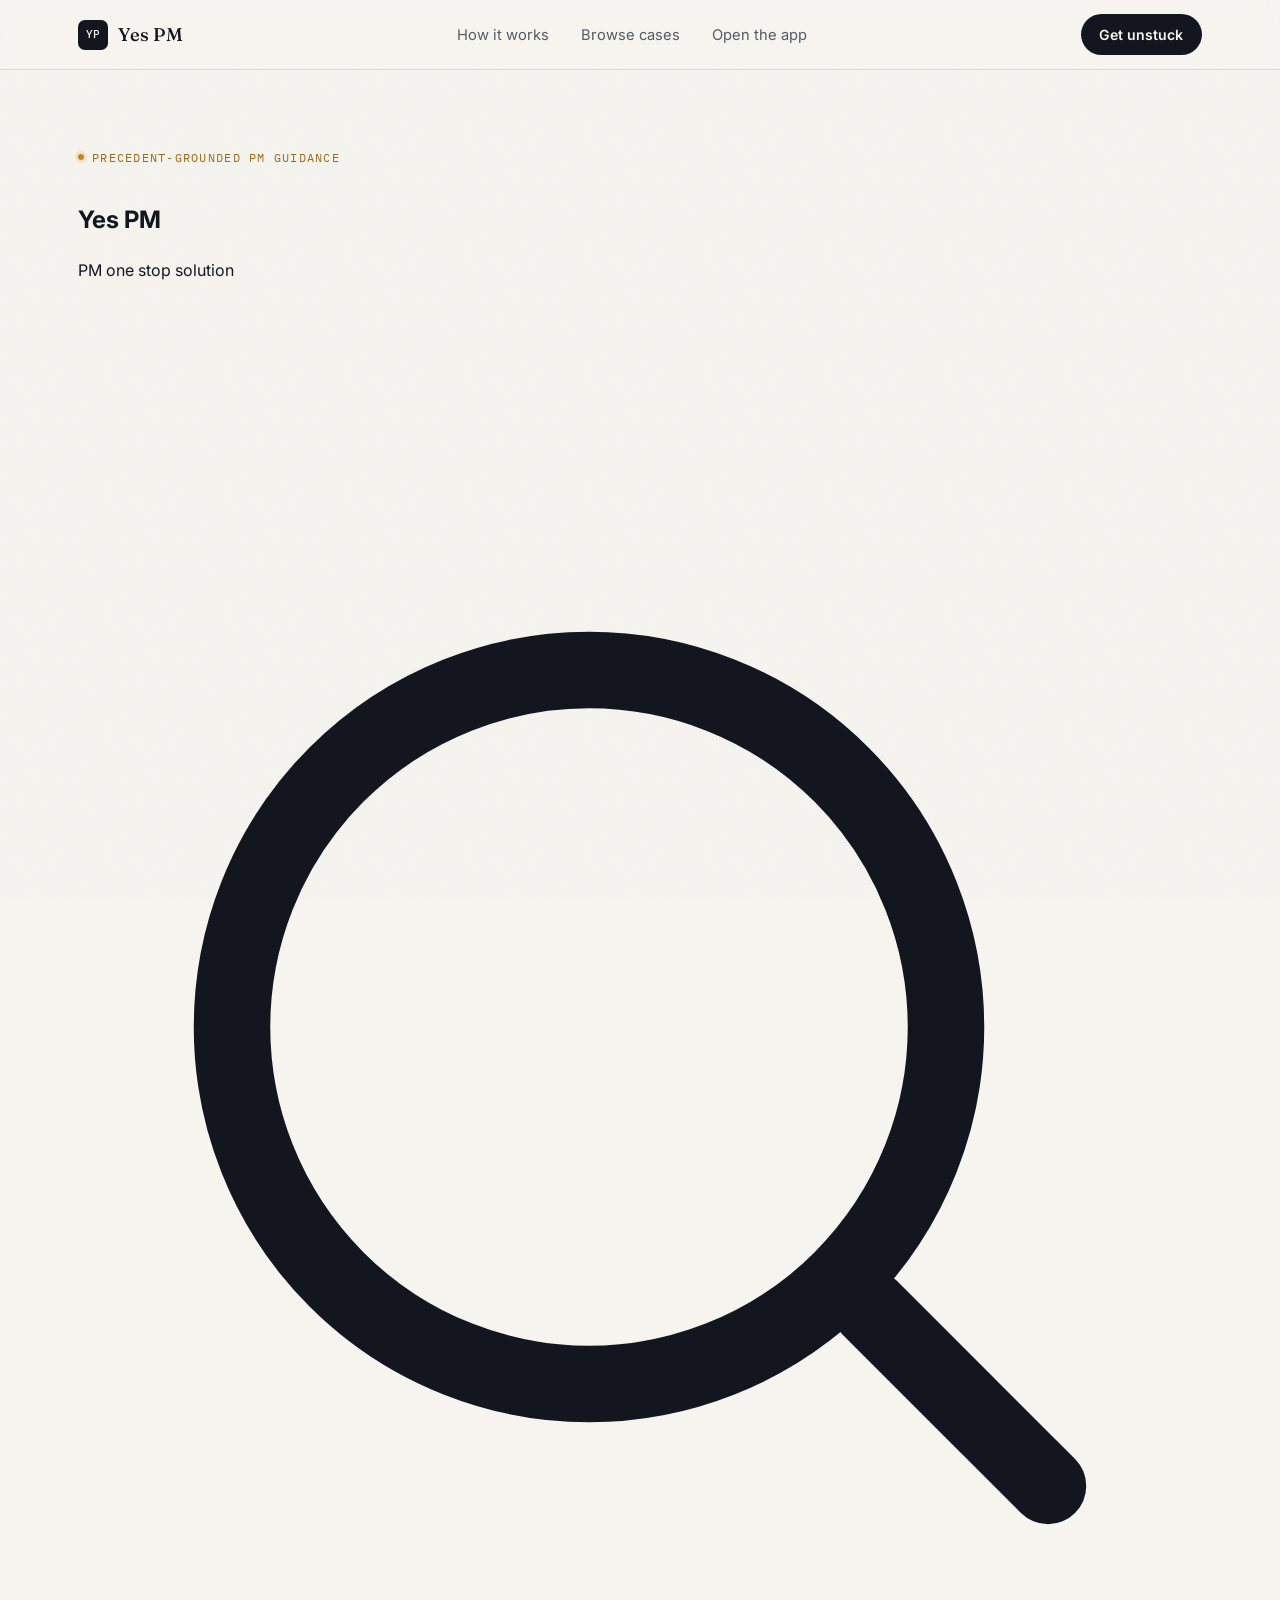
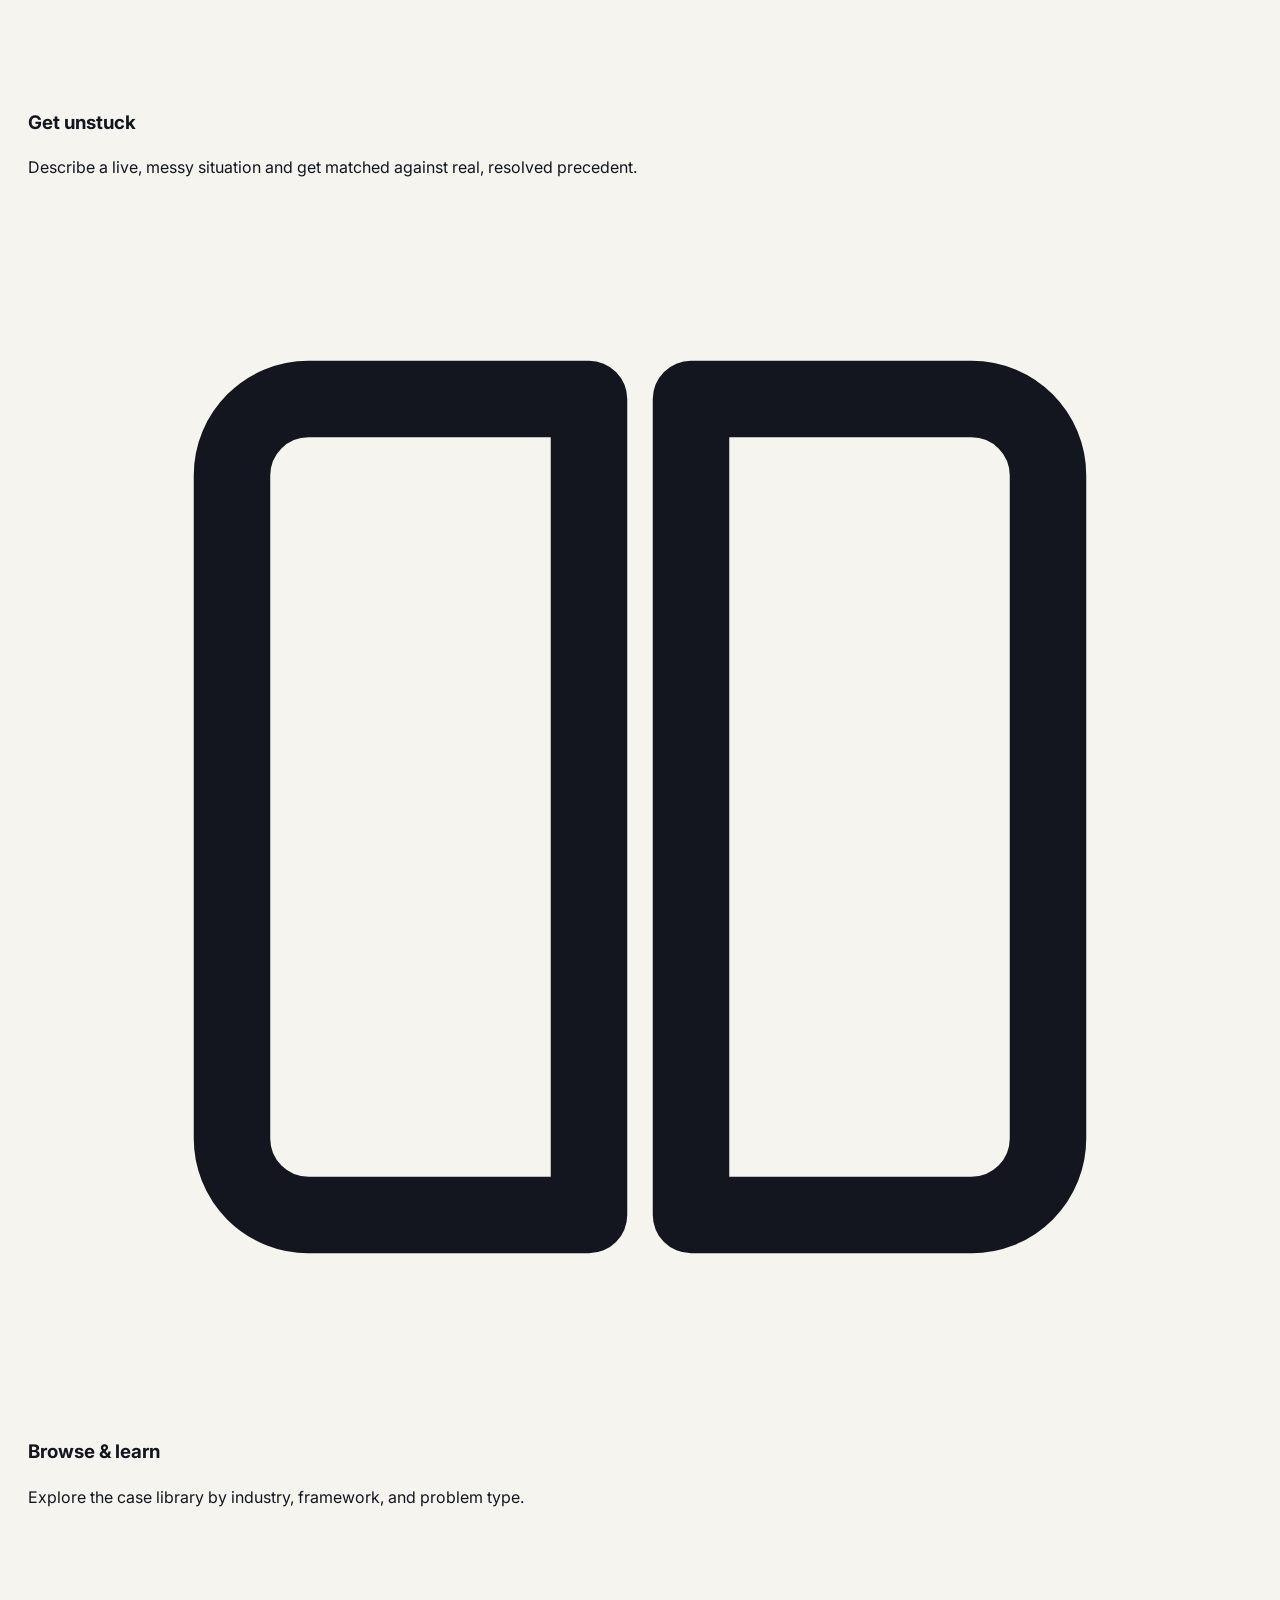
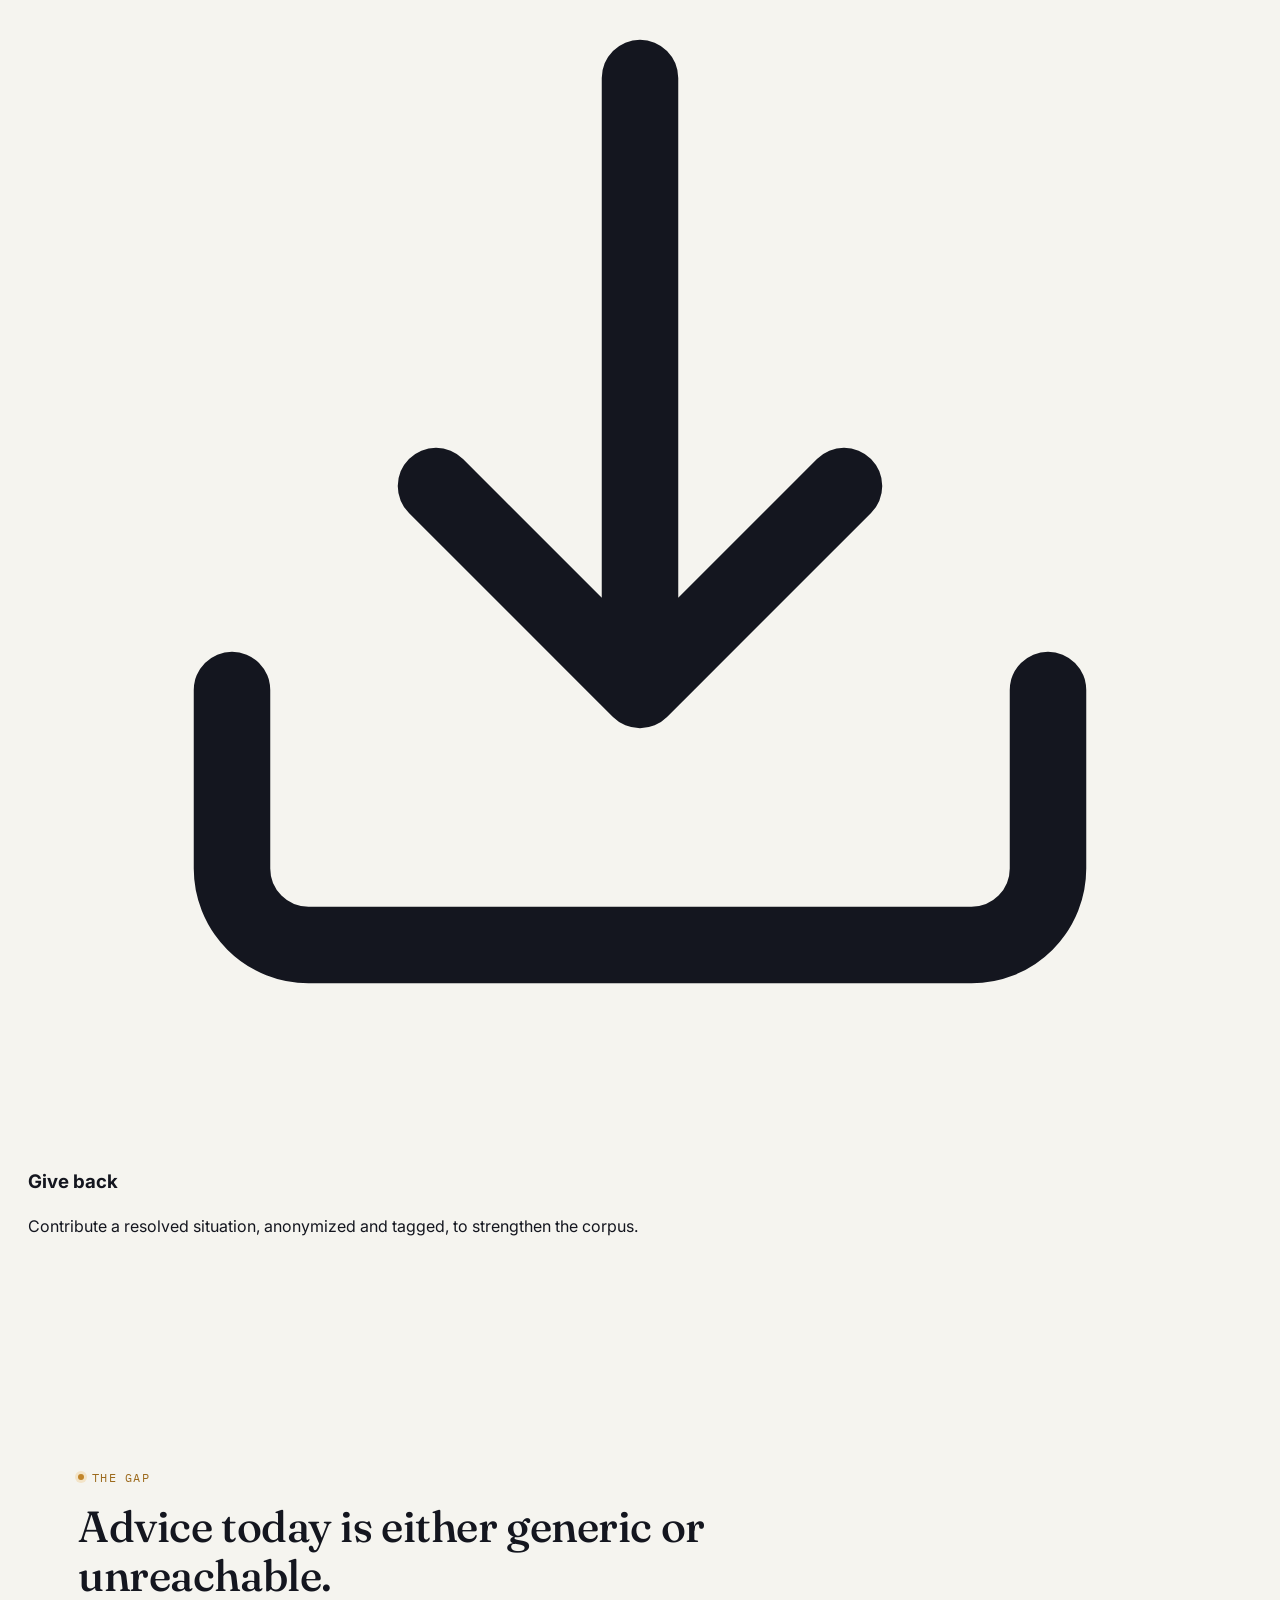
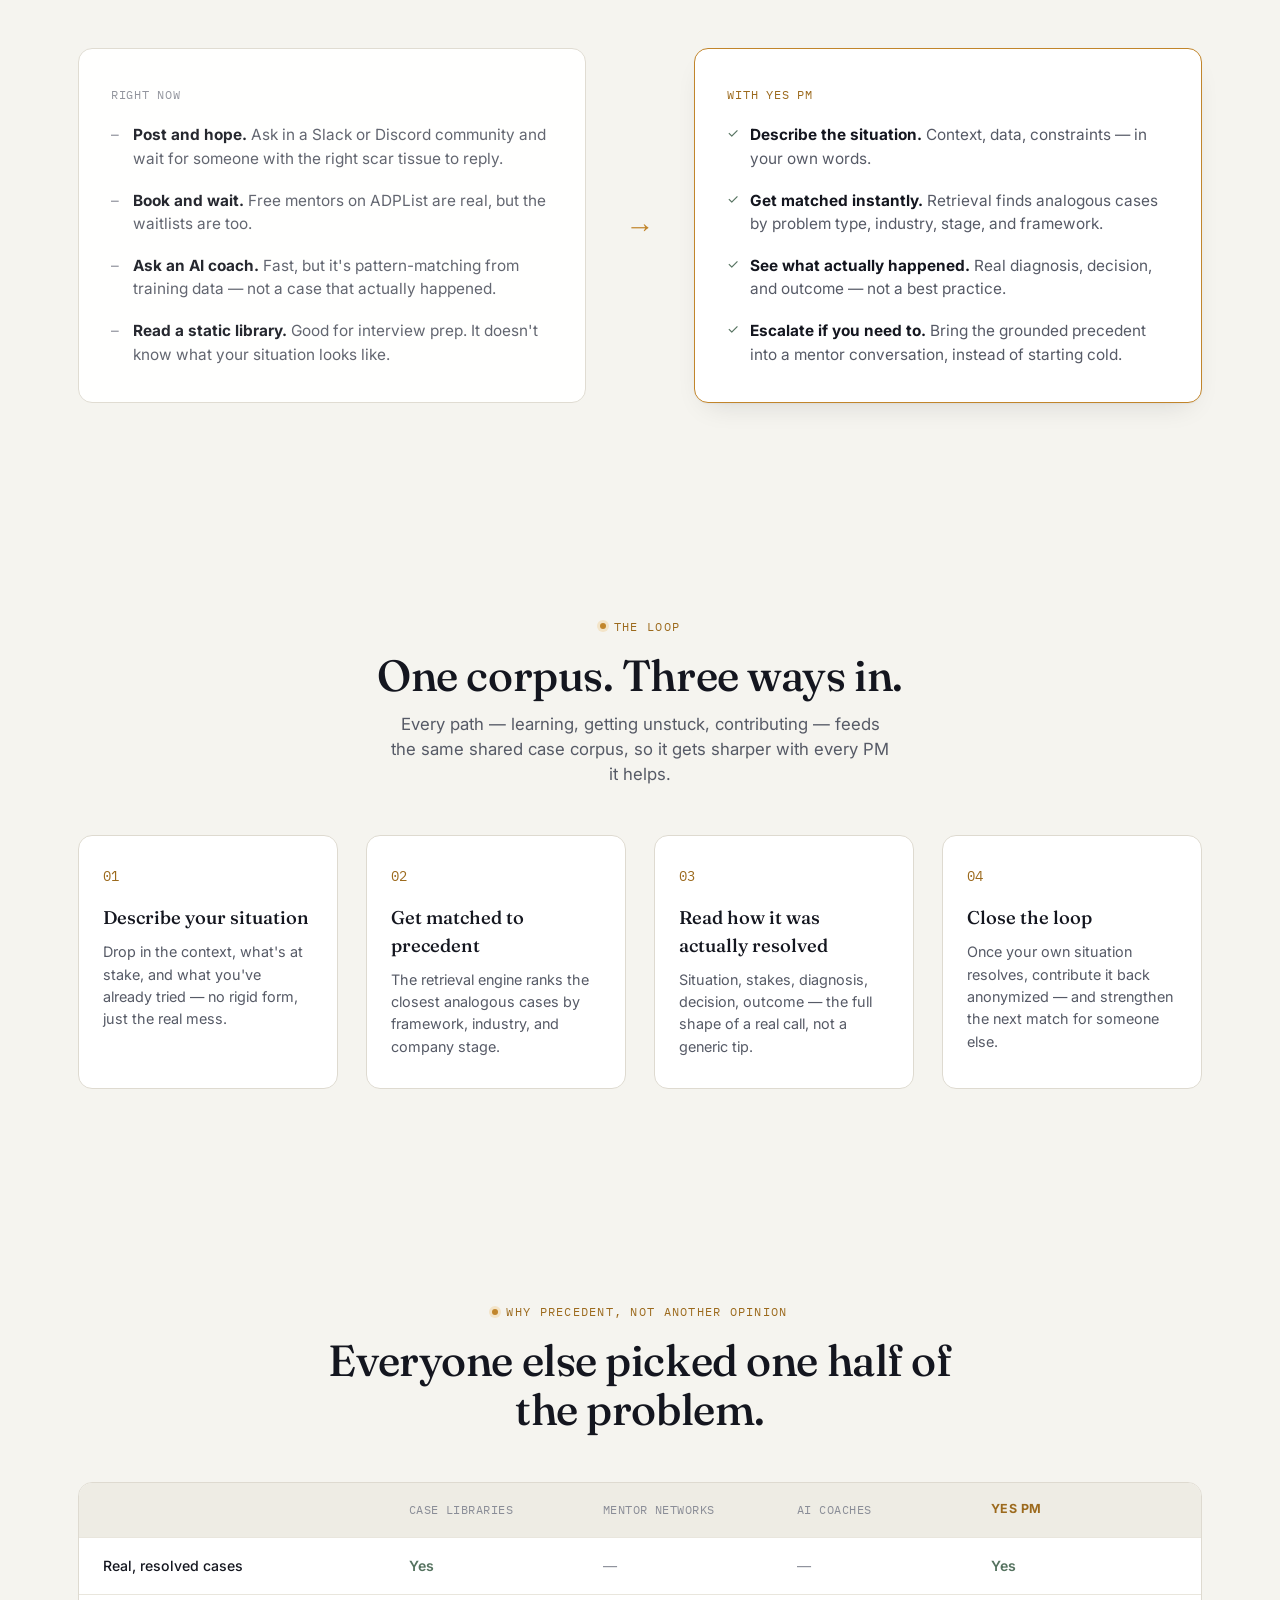
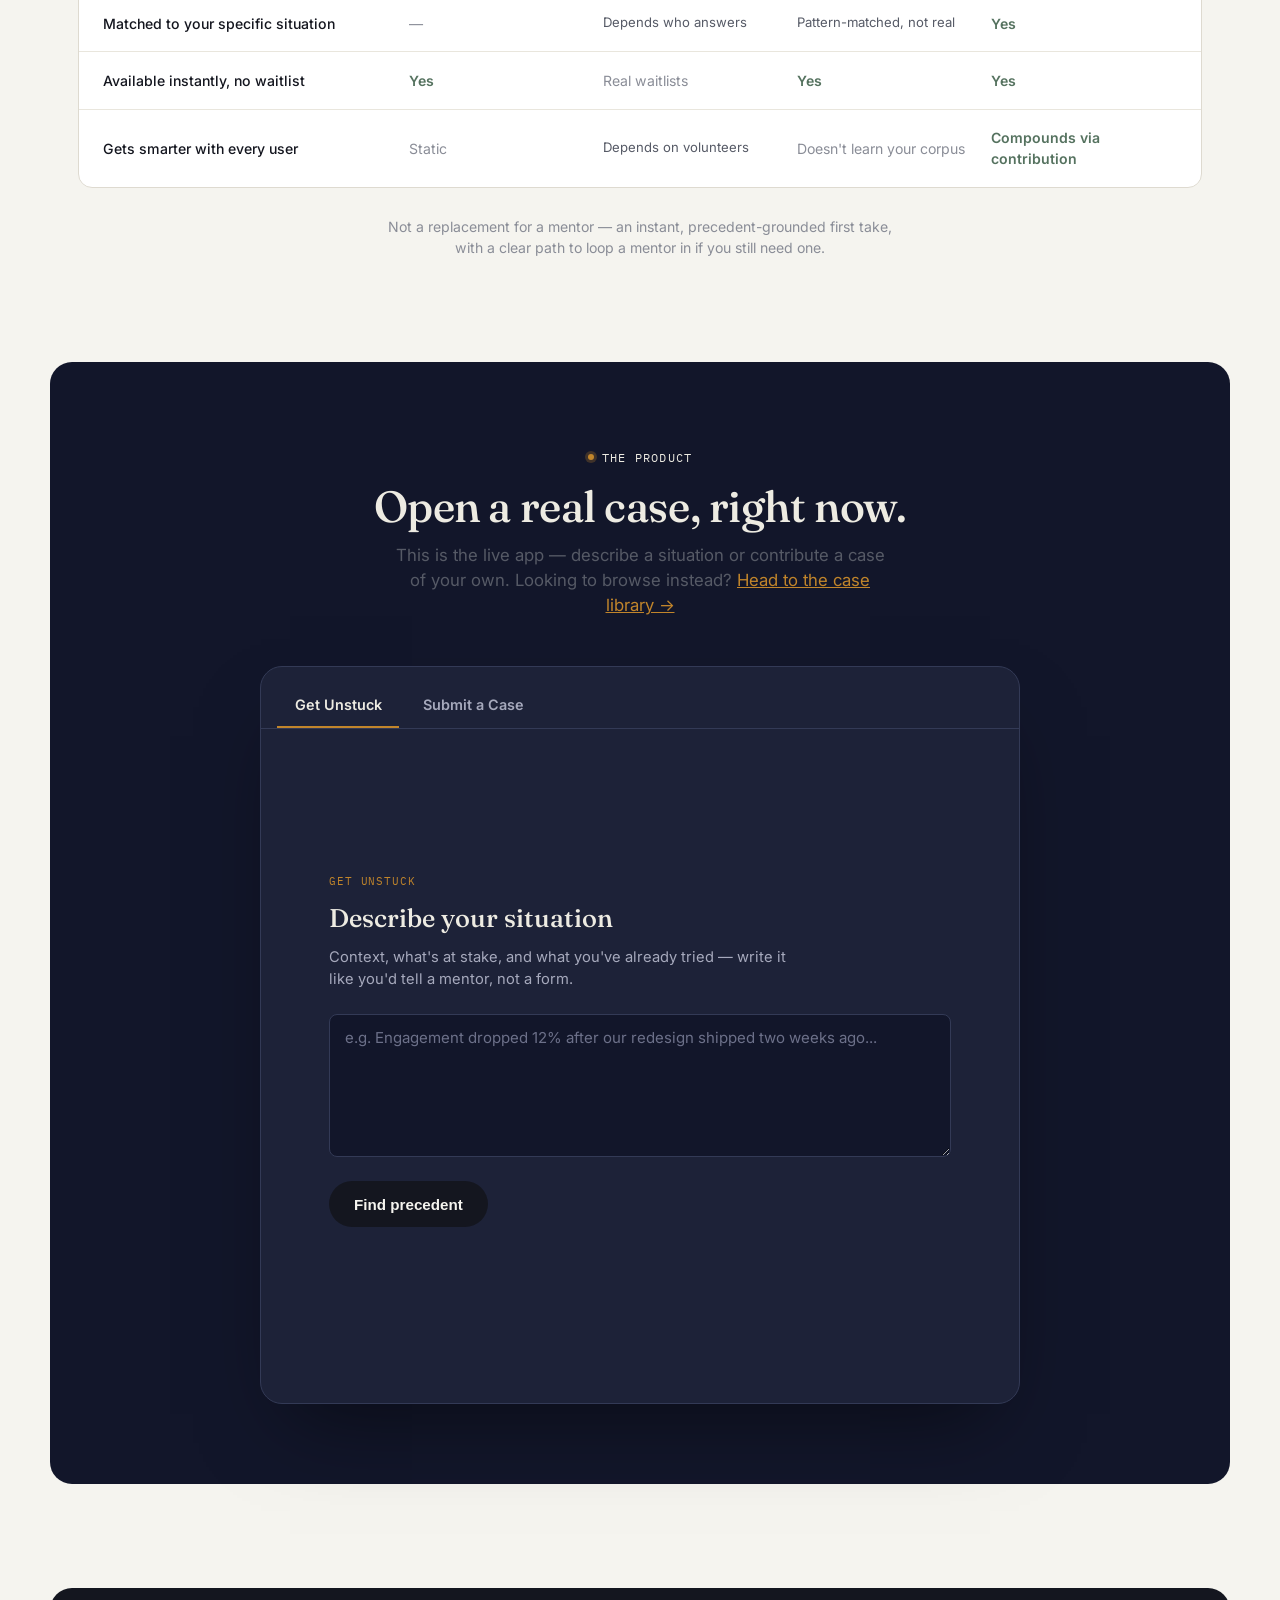
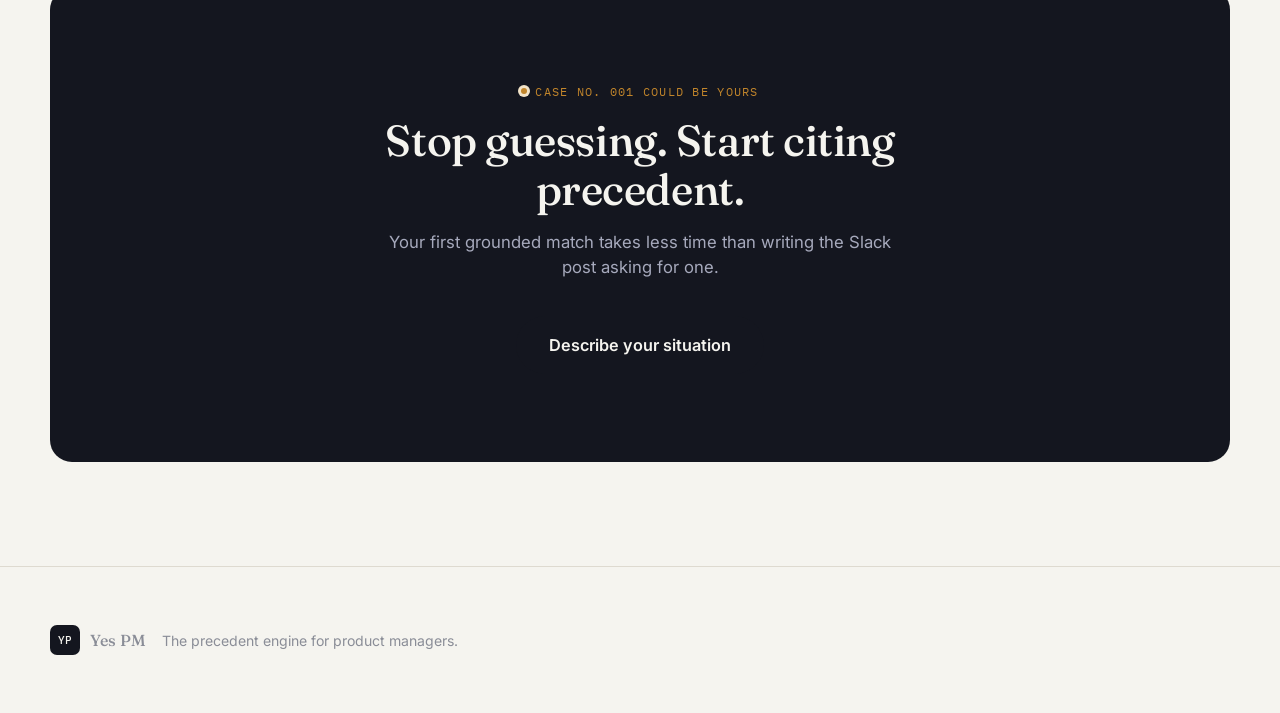
==== commit 86f9394d: "index.html" ====
--- a/index.html
+++ b/index.html
@@ -3,11 +3,11 @@
 <head>
 <meta charset="UTF-8">
 <meta name="viewport" content="width=device-width, initial-scale=1.0">
-<title>Yes PM -Precedent for your next product decision</title>
-<meta name="description" content="Yes PM matches your live product decision against real, resolved PM case studies - grounded precedent, not generic advice.">
+<title>Yes PM — Precedent for your next product decision</title>
+<meta name="description" content="Yes PM matches your live product decision against real, resolved PM case studies — grounded precedent, not generic advice.">
 <link rel="preconnect" href="https://fonts.googleapis.com">
 <link rel="preconnect" href="https://fonts.gstatic.com" crossorigin>
-<link href="https://fonts.googleapis.com/css2?family=Fraunces:ital,opsz,wght@0,9..144,400;0,9..144,500;0,9..144,600;1,9..144,500&family=Inter:wght@400;500;600;700&family=IBM+Plex+Mono:wght@400;500&display=swap" rel="stylesheet">
+<link href="https://fonts.googleapis.com/css2?family=Fraunces:ital,opsz,wght@0,9..144,400;0,9..144,500;0,9..144,600;0,9..144,700;1,9..144,500&family=Inter:wght@400;500;600;700;800&family=IBM+Plex+Mono:wght@400;500&display=swap" rel="stylesheet">
 <link rel="stylesheet" href="style.css">
 </head>
 <body>
@@ -23,7 +23,7 @@
     </a>
     <nav class="nav-links">
       <a href="#how-it-works">How it works</a>
-      <a href="#features">What you get</a>
+      <a href="browse.html">Browse cases</a>
       <a href="#app">Open the app</a>
     </nav>
     <a class="btn btn-small btn-primary" href="#app" data-open-tab="unstuck">Get unstuck</a>
@@ -33,43 +33,39 @@
 <main id="top">
 
   <!-- ============ HERO ============ -->
-  <section class="hero">
-    <div class="hero-inner">
-      <div class="hero-copy">
-        <p class="eyebrow"><span class="eyebrow-dot"></span>Precedent-grounded PM guidance</p>
-        <h1 class="display-xl">You've hit this wall before.<br>Someone else already got through it.</h1>
-        <p class="hero-sub">Yes PM matches the messy, real decision you're stuck on against a growing corpus of resolved product cases -the instant recall of a great mentor, minus the waitlist.</p>
-        <div class="hero-actions">
-          <a href="#app" data-open-tab="unstuck" class="btn btn-primary">Describe your situation</a>
-          <a href="#app" data-open-tab="browse" class="btn btn-ghost">Browse the case library</a>
-        </div>
-        <div class="hero-proof">
-          <div class="proof-item"><strong>11,883+</strong><span>mentors waitlisted on ADPList right now</span></div>
-          <div class="proof-item"><strong>3</strong><span>ways in: learn, get unstuck, give back</span></div>
-        </div>
-      </div>
-
-      <div class="hero-visual" aria-hidden="true">
-        <div class="case-stack">
-          <article class="case-file case-file--ghost">
-            <div class="case-file-tab">Case No. 042</div>
-          </article>
-          <article class="case-file case-file--ghost2">
-            <div class="case-file-tab">Case No. 017</div>
-          </article>
-          <article class="case-file case-file--main">
-            <div class="case-file-tab">Case No. 129</div>
-            <p class="case-file-kicker">Framework · RICE</p>
-            <h3 class="case-file-title">Engagement dipped 12% after a redesign</h3>
-            <p class="case-file-line"><span>Precedent —</span> Roll back the nav change only; isolate the metric before touching anything else.</p>
-            <div class="case-file-footer">
-              <span class="match-pill">match 0.94</span>
-              <span class="stamp">PRECEDENT FOUND</span>
-            </div>
-          </article>
-        </div>
-      </div>
-    </div>
+  <section class="hero hero--gradient">
+    <div class="hero-frame">
+      <p class="eyebrow eyebrow-onblue"><span class="eyebrow-dot"></span>Precedent-grounded PM guidance</p>
+      <h1 class="hero-wordmark">Yes PM</h1>
+      <div class="hero-subbar">PM one stop solution</div>
+    </div>
+  </section>
+
+  <!-- ============ SOLUTIONS ROW (floats over hero) ============ -->
+  <section class="solutions-row" id="solutions">
+    <a class="solution-box" href="#app" data-open-tab="unstuck">
+      <span class="solution-icon" aria-hidden="true">
+        <svg viewBox="0 0 24 24" fill="none"><circle cx="11" cy="11" r="7" stroke="currentColor" stroke-width="1.5"/><path d="m20 20-3.5-3.5" stroke="currentColor" stroke-width="1.5" stroke-linecap="round"/></svg>
+      </span>
+      <h3>Get unstuck</h3>
+      <p>Describe a live, messy situation and get matched against real, resolved precedent.</p>
+    </a>
+
+    <a class="solution-box" href="browse.html">
+      <span class="solution-icon" aria-hidden="true">
+        <svg viewBox="0 0 24 24" fill="none"><path d="M4 5.5C4 4.67 4.67 4 5.5 4H11v16H5.5A1.5 1.5 0 0 1 4 18.5v-13Z" stroke="currentColor" stroke-width="1.5" stroke-linejoin="round"/><path d="M20 5.5c0-.83-.67-1.5-1.5-1.5H13v16h5.5a1.5 1.5 0 0 0 1.5-1.5v-13Z" stroke="currentColor" stroke-width="1.5" stroke-linejoin="round"/></svg>
+      </span>
+      <h3>Browse &amp; learn</h3>
+      <p>Explore the case library by industry, framework, and problem type.</p>
+    </a>
+
+    <a class="solution-box" href="#app" data-open-tab="submit">
+      <span class="solution-icon" aria-hidden="true">
+        <svg viewBox="0 0 24 24" fill="none"><path d="M12 3v12m0 0-4-4m4 4 4-4" stroke="currentColor" stroke-width="1.5" stroke-linecap="round" stroke-linejoin="round"/><path d="M4 15v3.5A1.5 1.5 0 0 0 5.5 20h13a1.5 1.5 0 0 0 1.5-1.5V15" stroke="currentColor" stroke-width="1.5" stroke-linecap="round"/></svg>
+      </span>
+      <h3>Give back</h3>
+      <p>Contribute a resolved situation, anonymized and tagged, to strengthen the corpus.</p>
+    </a>
   </section>
 
   <!-- ============ PROBLEM / SOLUTION ============ -->
@@ -85,21 +81,19 @@
         <ul class="docket-list">
           <li><strong>Post and hope.</strong> Ask in a Slack or Discord community and wait for someone with the right scar tissue to reply.</li>
           <li><strong>Book and wait.</strong> Free mentors on ADPList are real, but the waitlists are too.</li>
-          <li><strong>Ask an AI coach.</strong> Fast, but it's pattern-matching from training data -not a case that actually happened.</li>
+          <li><strong>Ask an AI coach.</strong> Fast, but it's pattern-matching from training data — not a case that actually happened.</li>
           <li><strong>Read a static library.</strong> Good for interview prep. It doesn't know what your situation looks like.</li>
         </ul>
       </div>
 
-      <div class="docket-divider" aria-hidden="true">
-        <span>→</span>
-      </div>
+      <div class="docket-divider" aria-hidden="true"><span>→</span></div>
 
       <div class="docket-col docket-col--after">
         <p class="docket-label docket-label--accent">With Yes&nbsp;PM</p>
         <ul class="docket-list docket-list--accent">
-          <li><strong>Describe the situation.</strong> Context, data, constraints -in your own words.</li>
+          <li><strong>Describe the situation.</strong> Context, data, constraints — in your own words.</li>
           <li><strong>Get matched instantly.</strong> Retrieval finds analogous cases by problem type, industry, stage, and framework.</li>
-          <li><strong>See what actually happened.</strong> Real diagnosis, decision, and outcome -not a best practice.</li>
+          <li><strong>See what actually happened.</strong> Real diagnosis, decision, and outcome — not a best practice.</li>
           <li><strong>Escalate if you need to.</strong> Bring the grounded precedent into a mentor conversation, instead of starting cold.</li>
         </ul>
       </div>
@@ -111,14 +105,14 @@
     <div class="section-head section-head--center">
       <p class="eyebrow"><span class="eyebrow-dot"></span>The loop</p>
       <h2 class="display-lg">One corpus. Three ways in.</h2>
-      <p class="section-sub">Every path -learning, getting unstuck, contributing -feeds the same shared case corpus, so it gets sharper with every PM it helps.</p>
+      <p class="section-sub">Every path — learning, getting unstuck, contributing — feeds the same shared case corpus, so it gets sharper with every PM it helps.</p>
     </div>
 
     <ol class="steps">
       <li class="step">
         <span class="step-no">01</span>
         <h3>Describe your situation</h3>
-        <p>Drop in the context, what's at stake, and what you've already tried -no rigid form, just the real mess.</p>
+        <p>Drop in the context, what's at stake, and what you've already tried — no rigid form, just the real mess.</p>
       </li>
       <li class="step">
         <span class="step-no">02</span>
@@ -128,51 +122,14 @@
       <li class="step">
         <span class="step-no">03</span>
         <h3>Read how it was actually resolved</h3>
-        <p>Situation, stakes, diagnosis, decision, outcome -the full shape of a real call, not a generic tip.</p>
+        <p>Situation, stakes, diagnosis, decision, outcome — the full shape of a real call, not a generic tip.</p>
       </li>
       <li class="step">
         <span class="step-no">04</span>
         <h3>Close the loop</h3>
-        <p>Once your own situation resolves, contribute it back anonymized -and strengthen the next match for someone else.</p>
+        <p>Once your own situation resolves, contribute it back anonymized — and strengthen the next match for someone else.</p>
       </li>
     </ol>
-  </section>
-
-  <!-- ============ FEATURES / THREE PILLARS ============ -->
-  <section class="pillars" id="features">
-    <div class="section-head section-head--center">
-      <p class="eyebrow"><span class="eyebrow-dot"></span>What you get</p>
-      <h2 class="display-lg">Built around three jobs, not one feature list.</h2>
-    </div>
-
-    <div class="pillar-grid">
-      <article class="pillar-card">
-        <div class="pillar-icon" aria-hidden="true">
-          <svg viewBox="0 0 24 24" fill="none"><path d="M4 5.5C4 4.67 4.67 4 5.5 4H11v16H5.5A1.5 1.5 0 0 1 4 18.5v-13Z" stroke="currentColor" stroke-width="1.5" stroke-linejoin="round"/><path d="M20 5.5c0-.83-.67-1.5-1.5-1.5H13v16h5.5a1.5 1.5 0 0 0 1.5-1.5v-13Z" stroke="currentColor" stroke-width="1.5" stroke-linejoin="round"/></svg>
-        </div>
-        <p class="pillar-eyebrow">For aspiring &amp; early-career PMs</p>
-        <h3>Browse &amp; learn</h3>
-        <p>Filter a framework-tagged case library, open a case and see the framework applied step by step, then try your own answer before you reveal the resolution.</p>
-      </article>
-
-      <article class="pillar-card pillar-card--featured">
-        <div class="pillar-icon" aria-hidden="true">
-          <svg viewBox="0 0 24 24" fill="none"><circle cx="11" cy="11" r="7" stroke="currentColor" stroke-width="1.5"/><path d="m20 20-3.5-3.5" stroke="currentColor" stroke-width="1.5" stroke-linecap="round"/></svg>
-        </div>
-        <p class="pillar-eyebrow">For a PM stuck right now</p>
-        <h3>Get unstuck</h3>
-        <p>Submit a live, messy situation. Retrieval matches it against real precedent, ranked and framework-tagged, with a path to escalate into mentor discussion if it's still hard.</p>
-      </article>
-
-      <article class="pillar-card">
-        <div class="pillar-icon" aria-hidden="true">
-          <svg viewBox="0 0 24 24" fill="none"><path d="M12 3v12m0 0-4-4m4 4 4-4" stroke="currentColor" stroke-width="1.5" stroke-linecap="round" stroke-linejoin="round"/><path d="M4 15v3.5A1.5 1.5 0 0 0 5.5 20h13a1.5 1.5 0 0 0 1.5-1.5V15" stroke="currentColor" stroke-width="1.5" stroke-linecap="round"/></svg>
-        </div>
-        <p class="pillar-eyebrow">For senior PMs &amp; mentors</p>
-        <h3>Give back</h3>
-        <p>Contribute a resolved situation, anonymized and tagged. Low-effort mentorship that builds reputation and makes the next match better for someone else.</p>
-      </article>
-    </div>
   </section>
 
   <!-- ============ WHY IT'S DIFFERENT ============ -->
@@ -184,30 +141,26 @@
 
     <div class="compare-grid">
       <div class="compare-row compare-row--head">
-        <span></span>
-        <span>Case libraries</span>
-        <span>Mentor networks</span>
-        <span>AI coaches</span>
-        <span class="compare-us">Yes PM</span>
-      </div>
-      <div class="compare-row">
-        <span class="compare-metric">Real, resolved cases</span>
-        <span class="yes">Yes</span><span class="no">—</span><span class="no">—</span><span class="compare-us yes">Yes</span>
-      </div>
-      <div class="compare-row">
-        <span class="compare-metric">Matched to your specific situation</span>
-        <span class="no">—</span><span class="maybe">Depends who answers</span><span class="maybe">Pattern-matched, not real</span><span class="compare-us yes">Yes</span>
-      </div>
-      <div class="compare-row">
-        <span class="compare-metric">Available instantly, no waitlist</span>
-        <span class="yes">Yes</span><span class="no">Real waitlists</span><span class="yes">Yes</span><span class="compare-us yes">Yes</span>
-      </div>
-      <div class="compare-row">
-        <span class="compare-metric">Gets smarter with every user</span>
-        <span class="no">Static</span><span class="maybe">Depends on volunteers</span><span class="no">Doesn't learn your corpus</span><span class="compare-us yes">Compounds via contribution</span>
-      </div>
-    </div>
-    <p class="compare-footnote">Not a replacement for a mentor -an instant, precedent-grounded first take, with a clear path to loop a mentor in if you still need one.</p>
+        <span></span><span>Case libraries</span><span>Mentor networks</span><span>AI coaches</span><span class="compare-us">Yes PM</span>
+      </div>
+      <div class="compare-row">
+        <span class="compare-metric" data-label="Metric">Real, resolved cases</span>
+        <span class="yes" data-label="Case libraries">Yes</span><span class="no" data-label="Mentor networks">—</span><span class="no" data-label="AI coaches">—</span><span class="compare-us yes" data-label="Yes PM">Yes</span>
+      </div>
+      <div class="compare-row">
+        <span class="compare-metric" data-label="Metric">Matched to your specific situation</span>
+        <span class="no" data-label="Case libraries">—</span><span class="maybe" data-label="Mentor networks">Depends who answers</span><span class="maybe" data-label="AI coaches">Pattern-matched, not real</span><span class="compare-us yes" data-label="Yes PM">Yes</span>
+      </div>
+      <div class="compare-row">
+        <span class="compare-metric" data-label="Metric">Available instantly, no waitlist</span>
+        <span class="yes" data-label="Case libraries">Yes</span><span class="no" data-label="Mentor networks">Real waitlists</span><span class="yes" data-label="AI coaches">Yes</span><span class="compare-us yes" data-label="Yes PM">Yes</span>
+      </div>
+      <div class="compare-row">
+        <span class="compare-metric" data-label="Metric">Gets smarter with every user</span>
+        <span class="no" data-label="Case libraries">Static</span><span class="maybe" data-label="Mentor networks">Depends on volunteers</span><span class="no" data-label="AI coaches">Doesn't learn your corpus</span><span class="compare-us yes" data-label="Yes PM">Compounds via contribution</span>
+      </div>
+    </div>
+    <p class="compare-footnote">Not a replacement for a mentor — an instant, precedent-grounded first take, with a clear path to loop a mentor in if you still need one.</p>
   </section>
 
   <!-- ============ PRODUCT APP ============ -->
@@ -215,13 +168,12 @@
     <div class="section-head section-head--center section-head--light">
       <p class="eyebrow"><span class="eyebrow-dot"></span>The product</p>
       <h2 class="display-lg">Open a real case, right now.</h2>
-      <p class="section-sub">This is the live app -describe a situation, browse the corpus, or contribute a case of your own.</p>
+      <p class="section-sub">This is the live app — describe a situation or contribute a case of your own. Looking to browse instead? <a href="browse.html" style="color:var(--amber); text-decoration:underline;">Head to the case library →</a></p>
     </div>
 
     <div class="app-shell">
       <nav class="tabs" role="tablist" aria-label="Yes PM sections">
         <button class="tab-btn active" data-tab="unstuck" role="tab" aria-selected="true">Get Unstuck</button>
-        <button class="tab-btn" data-tab="browse" role="tab" aria-selected="false">Browse &amp; Learn</button>
         <button class="tab-btn" data-tab="submit" role="tab" aria-selected="false">Submit a Case</button>
       </nav>
 
@@ -229,23 +181,16 @@
         <section id="unstuck" class="tab-content active" role="tabpanel">
           <p class="app-panel-label">Get unstuck</p>
           <h3 class="app-panel-title">Describe your situation</h3>
-          <p class="app-panel-hint">Context, what's at stake, and what you've already tried -write it like you'd tell a mentor, not a form.</p>
+          <p class="app-panel-hint">Context, what's at stake, and what you've already tried — write it like you'd tell a mentor, not a form.</p>
           <textarea id="situationInput" rows="6" placeholder="e.g. Engagement dropped 12% after our redesign shipped two weeks ago..."></textarea>
           <button id="findPrecedentBtn" class="btn btn-primary">Find precedent</button>
           <div id="results"></div>
         </section>
 
-        <section id="browse" class="tab-content" role="tabpanel">
-          <p class="app-panel-label">Browse &amp; learn</p>
-          <h3 class="app-panel-title">The case library</h3>
-          <p class="app-panel-hint">Framework-tagged, resolved situations from real product decisions.</p>
-          <div id="browseList"><p class="loading-line">Loading cases…</p></div>
-        </section>
-
         <section id="submit" class="tab-content" role="tabpanel">
           <p class="app-panel-label">Give back</p>
           <h3 class="app-panel-title">Contribute a case</h3>
-          <p class="app-panel-hint">Anonymize identifying details before you submit -the corpus only needs the situation and how it resolved.</p>
+          <p class="app-panel-hint">Anonymize identifying details before you submit — the corpus only needs the situation and how it resolved.</p>
           <form id="caseForm">
             <div class="field-row">
               <input type="text" id="caseId" placeholder="Case ID (e.g. case-001)" required>
@@ -259,12 +204,12 @@
               <input type="text" id="problemType" placeholder="Problem type">
             </div>
 
-            <textarea id="situation" placeholder="Situation -the setup and context"></textarea>
-            <textarea id="stakes" placeholder="Stakes -what was at risk"></textarea>
-            <textarea id="diagnosis" placeholder="Diagnosis -how it was analyzed"></textarea>
-            <textarea id="decision" placeholder="Decision -what was actually done"></textarea>
-            <textarea id="outcome" placeholder="Outcome -result and metrics"></textarea>
-            <textarea id="precedent" placeholder="Precedent line -one sentence takeaway"></textarea>
+            <textarea id="situation" placeholder="Situation — the setup and context"></textarea>
+            <textarea id="stakes" placeholder="Stakes — what was at risk"></textarea>
+            <textarea id="diagnosis" placeholder="Diagnosis — how it was analyzed"></textarea>
+            <textarea id="decision" placeholder="Decision — what was actually done"></textarea>
+            <textarea id="outcome" placeholder="Outcome — result and metrics"></textarea>
+            <textarea id="precedent" placeholder="Precedent line — one sentence takeaway"></textarea>
 
             <button type="submit" class="btn btn-primary">Upload case</button>
           </form>
@@ -298,7 +243,6 @@
 
 <script src="app.js"></script>
 <script>
-  // Smooth-scroll + tab preselect for CTAs that link into the app section
   document.querySelectorAll('[data-open-tab]').forEach((el) => {
     el.addEventListener('click', () => {
       const tab = el.dataset.openTab;
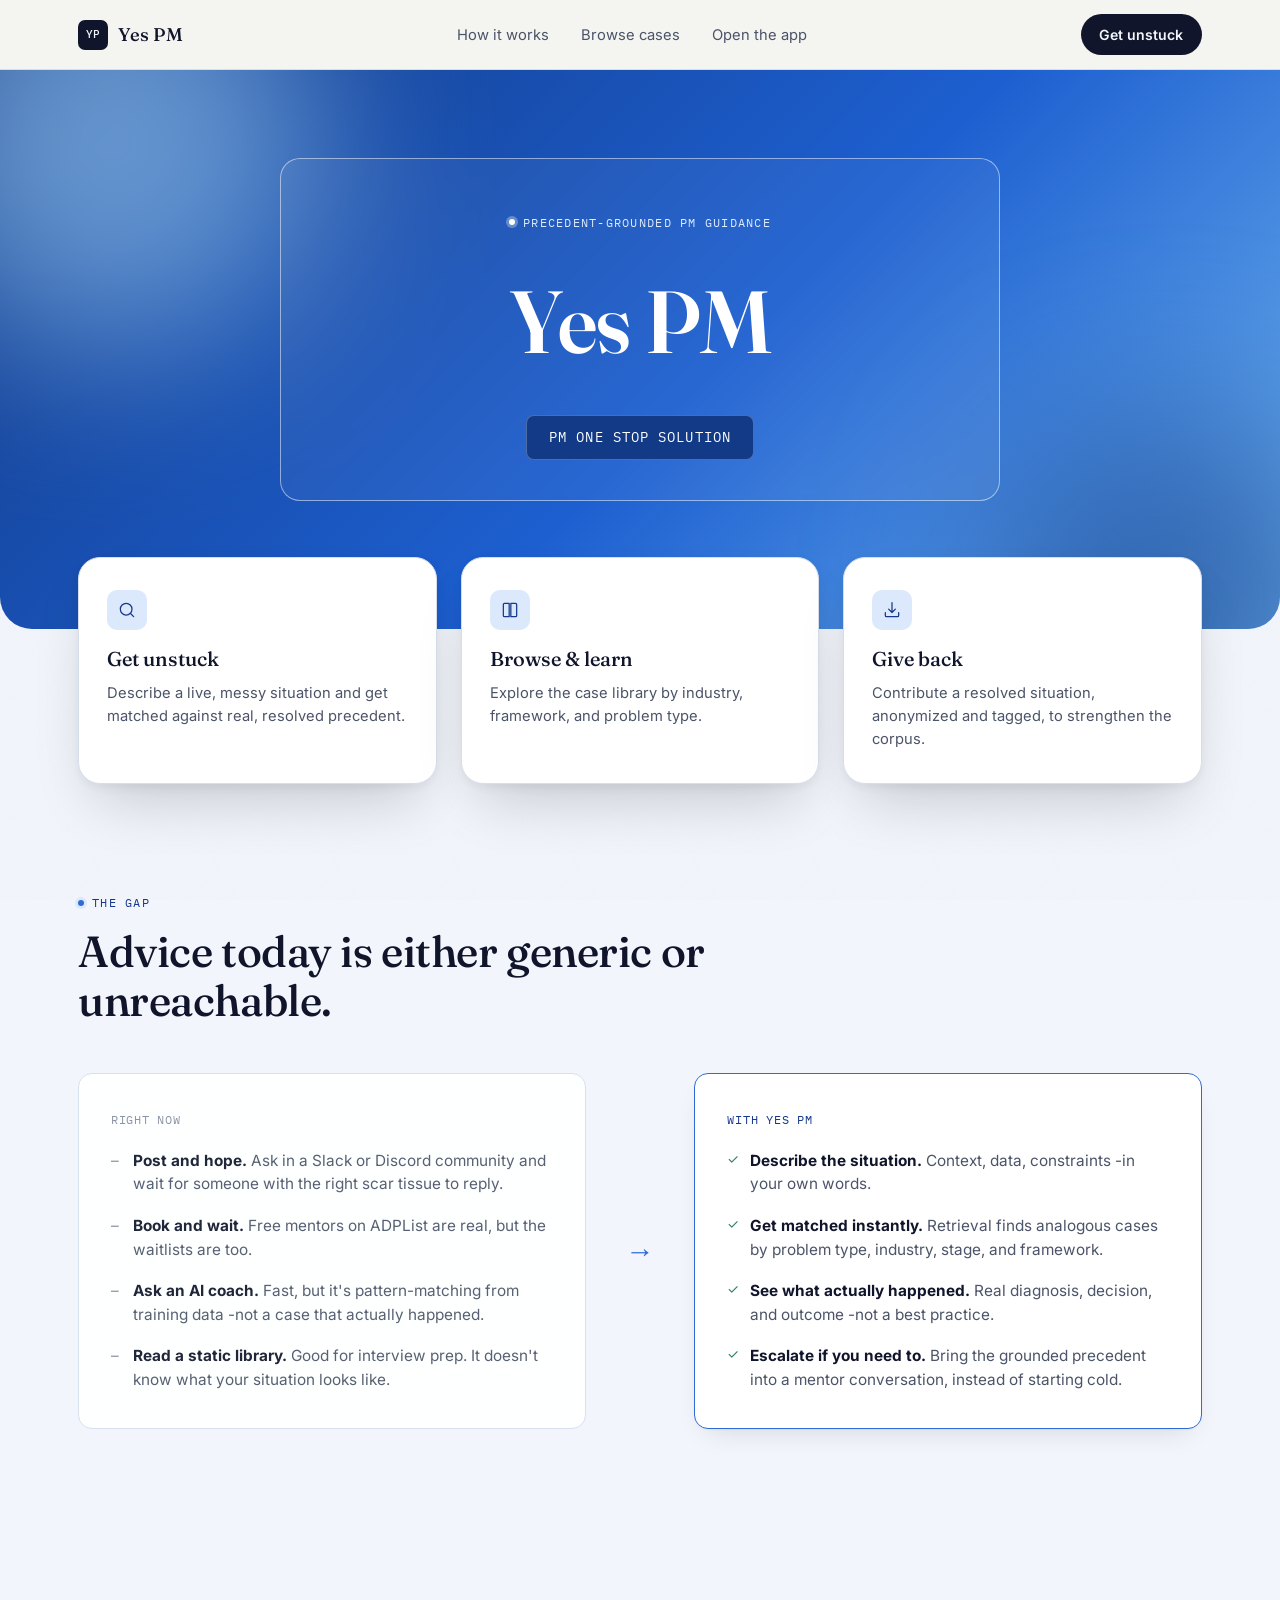
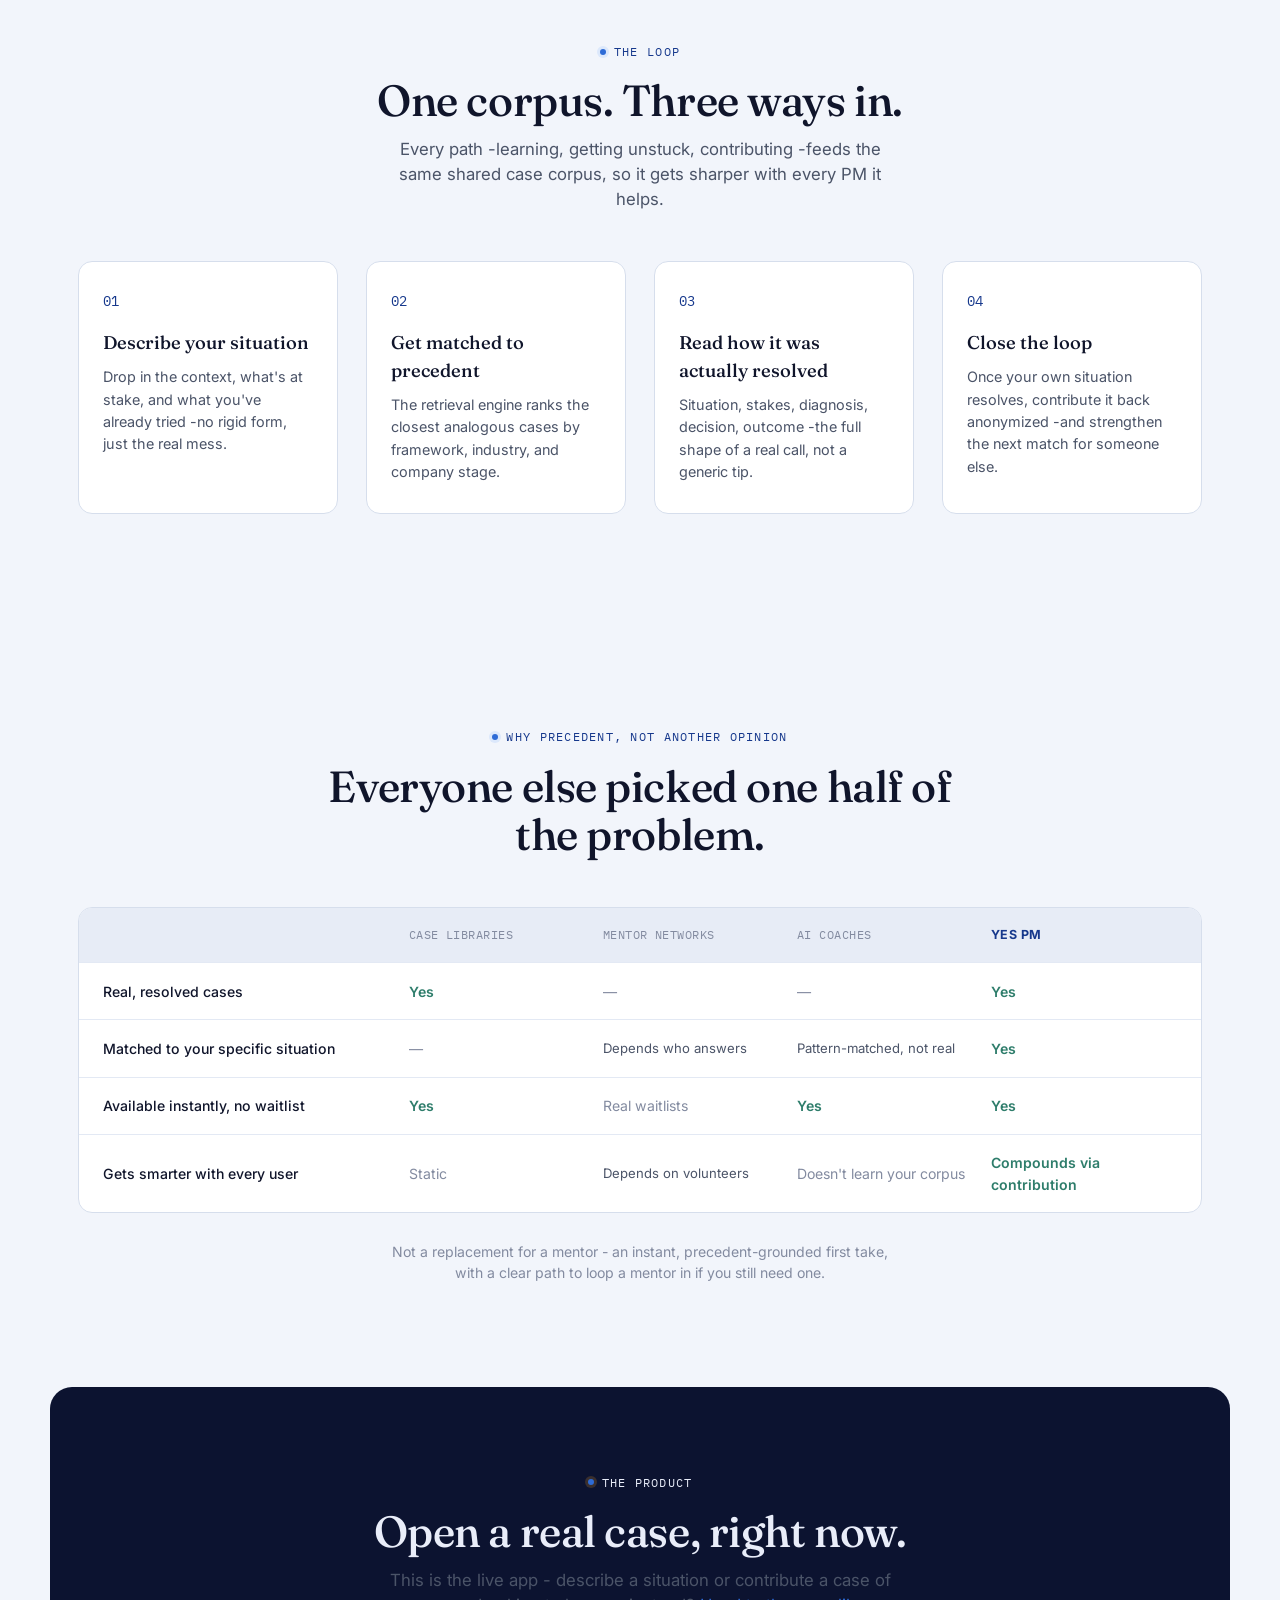
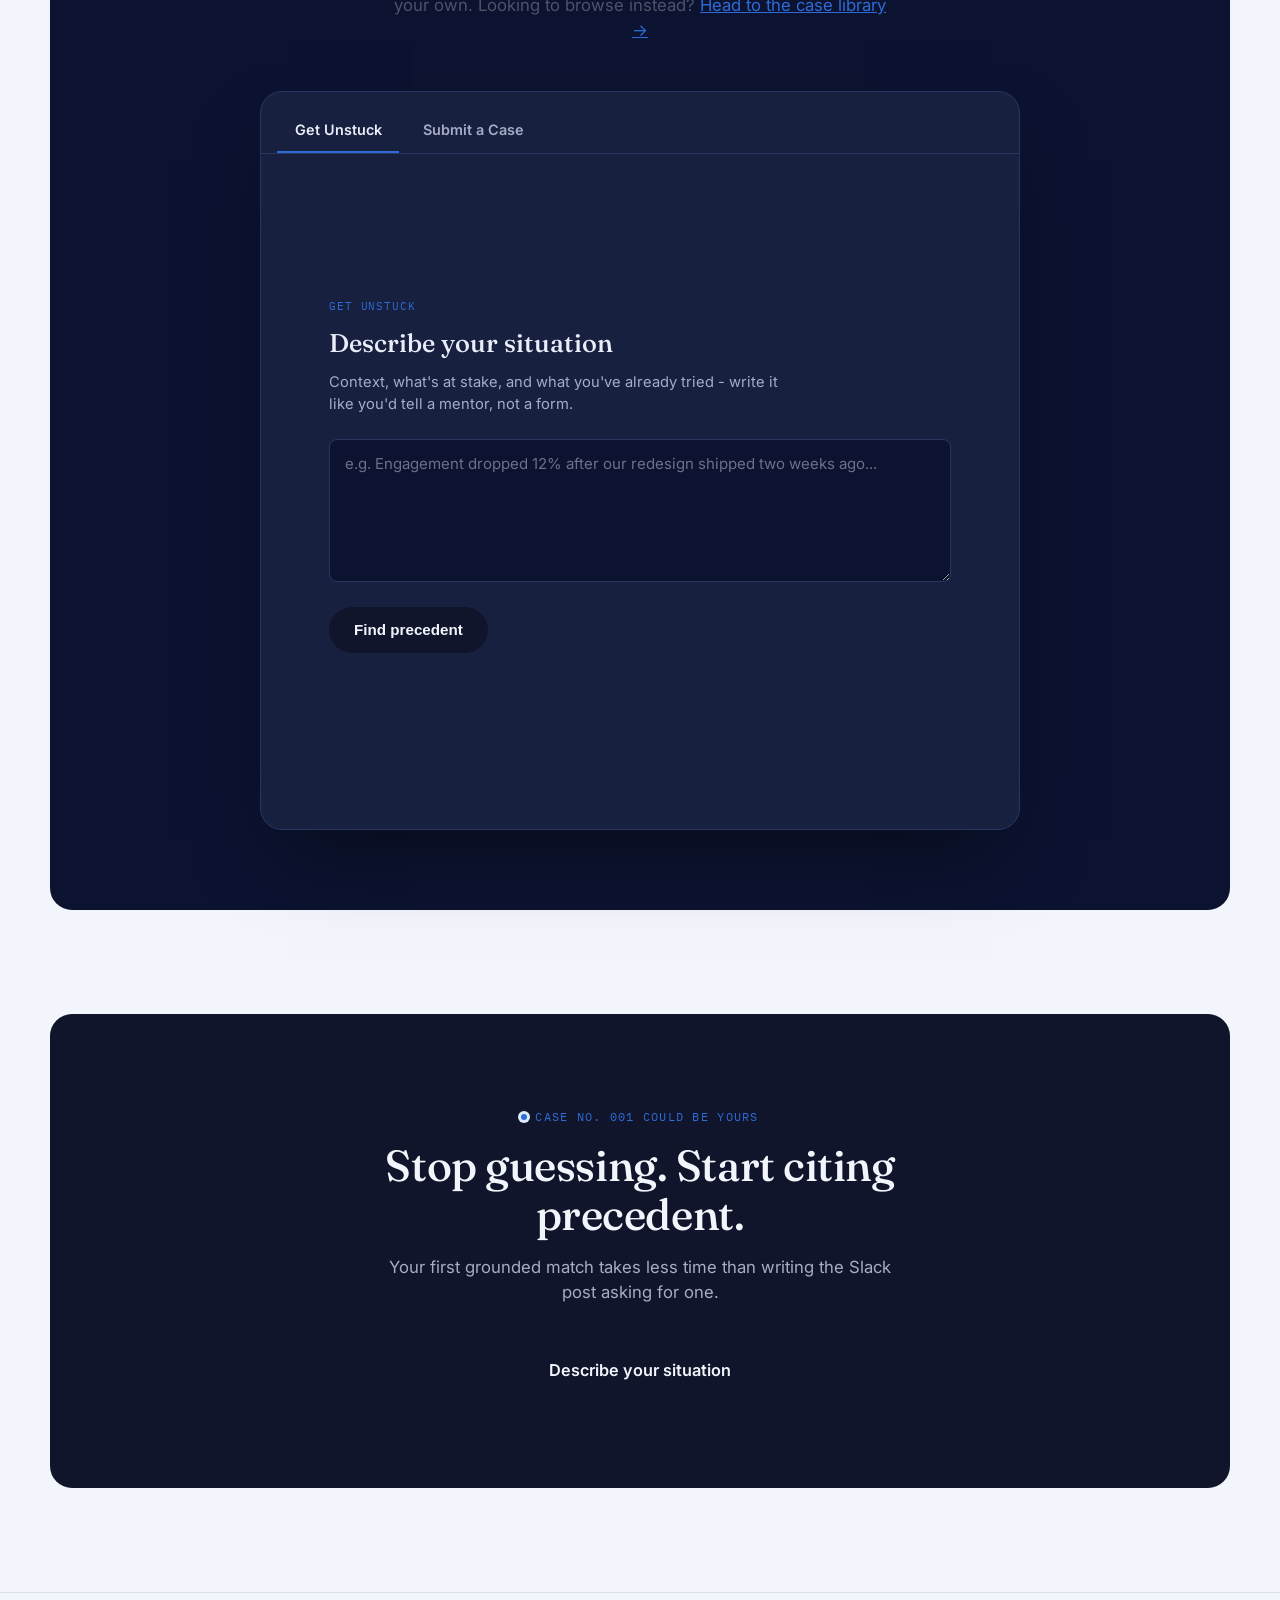
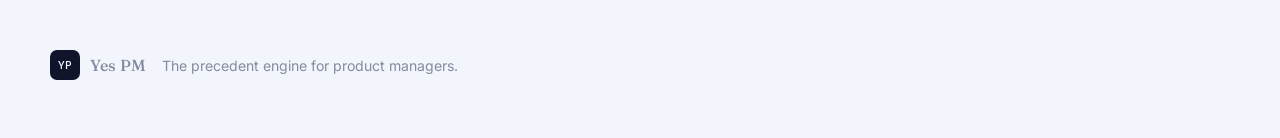
==== commit 47d4b25b: "index.html" ====
--- a/index.html
+++ b/index.html
@@ -3,8 +3,8 @@
 <head>
 <meta charset="UTF-8">
 <meta name="viewport" content="width=device-width, initial-scale=1.0">
-<title>Yes PM — Precedent for your next product decision</title>
-<meta name="description" content="Yes PM matches your live product decision against real, resolved PM case studies — grounded precedent, not generic advice.">
+<title>Yes PM - Precedent for your next product decision</title>
+<meta name="description" content="Yes PM matches your live product decision against real, resolved PM case studies -grounded precedent, not generic advice.">
 <link rel="preconnect" href="https://fonts.googleapis.com">
 <link rel="preconnect" href="https://fonts.gstatic.com" crossorigin>
 <link href="https://fonts.googleapis.com/css2?family=Fraunces:ital,opsz,wght@0,9..144,400;0,9..144,500;0,9..144,600;0,9..144,700;1,9..144,500&family=Inter:wght@400;500;600;700;800&family=IBM+Plex+Mono:wght@400;500&display=swap" rel="stylesheet">
@@ -81,7 +81,7 @@
         <ul class="docket-list">
           <li><strong>Post and hope.</strong> Ask in a Slack or Discord community and wait for someone with the right scar tissue to reply.</li>
           <li><strong>Book and wait.</strong> Free mentors on ADPList are real, but the waitlists are too.</li>
-          <li><strong>Ask an AI coach.</strong> Fast, but it's pattern-matching from training data — not a case that actually happened.</li>
+          <li><strong>Ask an AI coach.</strong> Fast, but it's pattern-matching from training data -not a case that actually happened.</li>
           <li><strong>Read a static library.</strong> Good for interview prep. It doesn't know what your situation looks like.</li>
         </ul>
       </div>
@@ -91,9 +91,9 @@
       <div class="docket-col docket-col--after">
         <p class="docket-label docket-label--accent">With Yes&nbsp;PM</p>
         <ul class="docket-list docket-list--accent">
-          <li><strong>Describe the situation.</strong> Context, data, constraints — in your own words.</li>
+          <li><strong>Describe the situation.</strong> Context, data, constraints -in your own words.</li>
           <li><strong>Get matched instantly.</strong> Retrieval finds analogous cases by problem type, industry, stage, and framework.</li>
-          <li><strong>See what actually happened.</strong> Real diagnosis, decision, and outcome — not a best practice.</li>
+          <li><strong>See what actually happened.</strong> Real diagnosis, decision, and outcome -not a best practice.</li>
           <li><strong>Escalate if you need to.</strong> Bring the grounded precedent into a mentor conversation, instead of starting cold.</li>
         </ul>
       </div>
@@ -105,14 +105,14 @@
     <div class="section-head section-head--center">
       <p class="eyebrow"><span class="eyebrow-dot"></span>The loop</p>
       <h2 class="display-lg">One corpus. Three ways in.</h2>
-      <p class="section-sub">Every path — learning, getting unstuck, contributing — feeds the same shared case corpus, so it gets sharper with every PM it helps.</p>
+      <p class="section-sub">Every path -learning, getting unstuck, contributing -feeds the same shared case corpus, so it gets sharper with every PM it helps.</p>
     </div>
 
     <ol class="steps">
       <li class="step">
         <span class="step-no">01</span>
         <h3>Describe your situation</h3>
-        <p>Drop in the context, what's at stake, and what you've already tried — no rigid form, just the real mess.</p>
+        <p>Drop in the context, what's at stake, and what you've already tried -no rigid form, just the real mess.</p>
       </li>
       <li class="step">
         <span class="step-no">02</span>
@@ -122,12 +122,12 @@
       <li class="step">
         <span class="step-no">03</span>
         <h3>Read how it was actually resolved</h3>
-        <p>Situation, stakes, diagnosis, decision, outcome — the full shape of a real call, not a generic tip.</p>
+        <p>Situation, stakes, diagnosis, decision, outcome -the full shape of a real call, not a generic tip.</p>
       </li>
       <li class="step">
         <span class="step-no">04</span>
         <h3>Close the loop</h3>
-        <p>Once your own situation resolves, contribute it back anonymized — and strengthen the next match for someone else.</p>
+        <p>Once your own situation resolves, contribute it back anonymized -and strengthen the next match for someone else.</p>
       </li>
     </ol>
   </section>
@@ -160,7 +160,7 @@
         <span class="no" data-label="Case libraries">Static</span><span class="maybe" data-label="Mentor networks">Depends on volunteers</span><span class="no" data-label="AI coaches">Doesn't learn your corpus</span><span class="compare-us yes" data-label="Yes PM">Compounds via contribution</span>
       </div>
     </div>
-    <p class="compare-footnote">Not a replacement for a mentor — an instant, precedent-grounded first take, with a clear path to loop a mentor in if you still need one.</p>
+    <p class="compare-footnote">Not a replacement for a mentor - an instant, precedent-grounded first take, with a clear path to loop a mentor in if you still need one.</p>
   </section>
 
   <!-- ============ PRODUCT APP ============ -->
@@ -168,7 +168,7 @@
     <div class="section-head section-head--center section-head--light">
       <p class="eyebrow"><span class="eyebrow-dot"></span>The product</p>
       <h2 class="display-lg">Open a real case, right now.</h2>
-      <p class="section-sub">This is the live app — describe a situation or contribute a case of your own. Looking to browse instead? <a href="browse.html" style="color:var(--amber); text-decoration:underline;">Head to the case library →</a></p>
+      <p class="section-sub">This is the live app - describe a situation or contribute a case of your own. Looking to browse instead? <a href="browse.html" style="color:var(--amber); text-decoration:underline;">Head to the case library →</a></p>
     </div>
 
     <div class="app-shell">
@@ -181,7 +181,7 @@
         <section id="unstuck" class="tab-content active" role="tabpanel">
           <p class="app-panel-label">Get unstuck</p>
           <h3 class="app-panel-title">Describe your situation</h3>
-          <p class="app-panel-hint">Context, what's at stake, and what you've already tried — write it like you'd tell a mentor, not a form.</p>
+          <p class="app-panel-hint">Context, what's at stake, and what you've already tried - write it like you'd tell a mentor, not a form.</p>
           <textarea id="situationInput" rows="6" placeholder="e.g. Engagement dropped 12% after our redesign shipped two weeks ago..."></textarea>
           <button id="findPrecedentBtn" class="btn btn-primary">Find precedent</button>
           <div id="results"></div>
@@ -190,7 +190,7 @@
         <section id="submit" class="tab-content" role="tabpanel">
           <p class="app-panel-label">Give back</p>
           <h3 class="app-panel-title">Contribute a case</h3>
-          <p class="app-panel-hint">Anonymize identifying details before you submit — the corpus only needs the situation and how it resolved.</p>
+          <p class="app-panel-hint">Anonymize identifying details before you submit - the corpus only needs the situation and how it resolved.</p>
           <form id="caseForm">
             <div class="field-row">
               <input type="text" id="caseId" placeholder="Case ID (e.g. case-001)" required>
@@ -204,12 +204,12 @@
               <input type="text" id="problemType" placeholder="Problem type">
             </div>
 
-            <textarea id="situation" placeholder="Situation — the setup and context"></textarea>
-            <textarea id="stakes" placeholder="Stakes — what was at risk"></textarea>
-            <textarea id="diagnosis" placeholder="Diagnosis — how it was analyzed"></textarea>
-            <textarea id="decision" placeholder="Decision — what was actually done"></textarea>
-            <textarea id="outcome" placeholder="Outcome — result and metrics"></textarea>
-            <textarea id="precedent" placeholder="Precedent line — one sentence takeaway"></textarea>
+            <textarea id="situation" placeholder="Situation - the setup and context"></textarea>
+            <textarea id="stakes" placeholder="Stakes - what was at risk"></textarea>
+            <textarea id="diagnosis" placeholder="Diagnosis - how it was analyzed"></textarea>
+            <textarea id="decision" placeholder="Decision - what was actually done"></textarea>
+            <textarea id="outcome" placeholder="Outcome - result and metrics"></textarea>
+            <textarea id="precedent" placeholder="Precedent line - one sentence takeaway"></textarea>
 
             <button type="submit" class="btn btn-primary">Upload case</button>
           </form>
--- a/style.css
+++ b/style.css
@@ -1,31 +1,37 @@
 /* ============================================================
    YES PM — design tokens
-   Paper + ink + case-file amber. Precedent, not gradients.
+   Paper + ink, with a clean blue gradient hero.
    ============================================================ */
 
 :root {
-  --paper: #F5F4EF;
-  --paper-dim: #EEECE4;
+  --paper: #F2F5FB;
+  --paper-dim: #E7ECF6;
   --panel: #FFFFFF;
-  --ink: #14161F;
-  --ink-soft: #565A66;
-  --ink-faint: #8A8D97;
-  --line: #DEDAD0;
-  --line-soft: #E9E6DD;
-
-  --navy: #12162A;
-  --navy-soft: #1D2238;
-  --navy-line: #333A56;
-  --paper-on-navy: #EDEBE2;
-  --ink-soft-on-navy: #A6A9BC;
-
-  --amber: #C1852B;
-  --amber-deep: #9C6A1D;
-  --amber-tint: #F3E4C8;
-  --sage: #55725F;
-  --sage-tint: #E1EAE3;
+  --ink: #10152B;
+  --ink-soft: #4B5468;
+  --ink-faint: #838BA0;
+  --line: #D6DEEC;
+  --line-soft: #E3E9F4;
+
+  --navy: #0C1330;
+  --navy-soft: #17203F;
+  --navy-line: #2B3560;
+  --paper-on-navy: #E9EDF9;
+  --ink-soft-on-navy: #A6ACC6;
+
+  --amber: #2E6BD6;
+  --amber-deep: #16388C;
+  --amber-tint: #DCE8FB;
+  --sage: #2E7D6B;
+  --sage-tint: #DFF0EA;
   --flag: #B0442F;
   --flag-tint: #F5E1DC;
+
+  /* Hero gradient — pure CSS, no image asset */
+  --blue-deep: #123A86;
+  --blue-mid: #1D5FD0;
+  --blue-light: #6FB4F0;
+  --blue-glow: #A9DBFF;
 
   --serif: "Fraunces", Georgia, serif;
   --sans: "Inter", -apple-system, BlinkMacSystemFont, "Segoe UI", sans-serif;
@@ -60,7 +66,6 @@
 }
 
 img, svg { display: block; max-width: 100%; }
-
 a { color: inherit; text-decoration: none; }
 
 .grain {
@@ -79,15 +84,6 @@
 }
 
 /* ============ TYPE ============ */
-
-.display-xl {
-  font-family: var(--serif);
-  font-weight: 500;
-  font-size: clamp(2.4rem, 5vw, 4.1rem);
-  line-height: 1.05;
-  letter-spacing: -0.01em;
-  margin: 0 0 1.25rem;
-}
 
 .display-lg {
   font-family: var(--serif);
@@ -111,11 +107,13 @@
 }
 .eyebrow-dark { color: var(--amber-deep); }
 .eyebrow-onlight { color: var(--amber); }
+.eyebrow-onblue { color: #DCEBFF; justify-content: center; }
 .eyebrow-dot {
   width: 6px; height: 6px; border-radius: 50%;
   background: var(--amber);
   box-shadow: 0 0 0 3px var(--amber-tint);
 }
+.eyebrow-onblue .eyebrow-dot { background: #fff; box-shadow: 0 0 0 3px rgba(255,255,255,0.3); }
 
 .section-sub {
   font-size: 1.05rem;
@@ -135,11 +133,10 @@
 /* ============ LAYOUT SHELLS ============ */
 
 main { position: relative; z-index: 1; }
-
 section { padding: 6.5rem 1.75rem; }
 @media (max-width: 720px) { section { padding: 4rem 1.25rem; } }
 
-.hero, .docket, .how, .pillars, .compare, .final-cta, .app-section {
+.docket, .how, .compare, .final-cta, .app-section, .browse-body {
   max-width: 1180px;
   margin: 0 auto;
 }
@@ -175,19 +172,10 @@
   border-radius: 7px;
   letter-spacing: 0.02em;
 }
-.brand-word {
-  font-family: var(--serif);
-  font-size: 1.15rem;
-  font-weight: 500;
-}
-.nav-links {
-  display: flex;
-  gap: 2rem;
-  font-size: 0.92rem;
-  color: var(--ink-soft);
-}
+.brand-word { font-family: var(--serif); font-size: 1.15rem; font-weight: 500; }
+.nav-links { display: flex; gap: 2rem; font-size: 0.92rem; color: var(--ink-soft); }
 .nav-links a { transition: color 0.15s var(--ease); }
-.nav-links a:hover { color: var(--ink); }
+.nav-links a:hover, .nav-links a.nav-active { color: var(--ink); }
 @media (max-width: 720px) { .nav-links { display: none; } }
 
 /* ============ BUTTONS ============ */
@@ -209,307 +197,147 @@
 .btn:active { transform: translateY(1px); }
 .btn-small { padding: 0.55rem 1.1rem; font-size: 0.88rem; }
 .btn-large { padding: 1rem 2rem; font-size: 1.02rem; }
-
-.btn-primary {
-  background: var(--ink);
-  color: var(--paper);
-}
+.btn-primary { background: var(--ink); color: var(--paper); }
 .btn-primary:hover { background: var(--amber-deep); box-shadow: 0 8px 20px -8px rgba(156,106,29,0.55); }
-
-.btn-ghost {
-  background: transparent;
-  color: var(--ink);
-  border-color: var(--line);
-}
+.btn-ghost { background: transparent; color: var(--ink); border-color: var(--line); }
 .btn-ghost:hover { border-color: var(--ink); }
 
-/* ============ HERO ============ */
-
-.hero { padding-top: 4.5rem; padding-bottom: 5rem; }
-.hero-inner {
-  display: grid;
-  grid-template-columns: 1.05fr 0.95fr;
-  gap: 3.5rem;
-  align-items: center;
-}
-@media (max-width: 960px) { .hero-inner { grid-template-columns: 1fr; } }
-
-.hero-sub {
-  font-size: 1.12rem;
-  color: var(--ink-soft);
-  max-width: 46ch;
-  margin: 0 0 2rem;
-}
-.hero-actions { display: flex; flex-wrap: wrap; gap: 0.85rem; margin-bottom: 2.5rem; }
-
-.hero-proof {
-  display: flex;
-  gap: 2.5rem;
-  padding-top: 1.75rem;
-  border-top: 1px solid var(--line);
-}
-.proof-item { display: flex; flex-direction: column; gap: 0.15rem; max-width: 15ch; }
-.proof-item strong { font-family: var(--serif); font-size: 1.5rem; }
-.proof-item span { font-size: 0.82rem; color: var(--ink-faint); }
-
-/* --- Hero visual: case file stack (signature element) --- */
-.hero-visual { position: relative; height: 420px; }
-.case-stack { position: relative; width: 100%; height: 100%; }
-
-.case-file {
+/* ============ HERO — clean CSS gradient, no image ============ */
+
+.hero--gradient {
+  position: relative;
+  overflow: hidden;
+  border-radius: 0 0 32px 32px;
+  background: linear-gradient(135deg, var(--blue-deep) 0%, var(--blue-mid) 55%, var(--blue-light) 100%);
+  padding: 5.5rem 1.75rem 8rem;
+  text-align: center;
+  color: #fff;
+}
+/* Soft blurred color blobs stand in for the reference's photography —
+   same sense of depth, zero image weight, fully editable via two hex values. */
+.hero--gradient::before,
+.hero--gradient::after {
+  content: "";
   position: absolute;
-  background: var(--panel);
-  border: 1px solid var(--line);
-  border-radius: var(--radius-m);
-  box-shadow: var(--shadow-card);
-}
-.case-file-tab {
-  position: absolute;
-  top: -13px;
-  left: 24px;
-  background: var(--amber-tint);
-  color: var(--amber-deep);
-  border: 1px solid var(--line);
-  border-bottom: none;
-  font-family: var(--mono);
-  font-size: 0.68rem;
-  letter-spacing: 0.04em;
-  padding: 0.3rem 0.7rem;
-  border-radius: 6px 6px 0 0;
-}
-
-.case-file--ghost {
-  width: 78%; height: 220px;
-  top: 8%; left: 0;
-  transform: rotate(-7deg);
+  border-radius: 50%;
+  filter: blur(90px);
   opacity: 0.55;
-}
-.case-file--ghost2 {
-  width: 78%; height: 220px;
-  top: 4%; right: 0; left: auto;
-  transform: rotate(6deg);
-  opacity: 0.75;
-}
-.case-file--main {
-  width: 92%;
-  left: 4%;
-  top: 24%;
-  padding: 1.6rem 1.5rem 1.4rem;
-  box-shadow: var(--shadow-card-lg);
-  animation: float 7s ease-in-out infinite;
-}
-@keyframes float {
-  0%, 100% { transform: translateY(0); }
-  50% { transform: translateY(-9px); }
-}
-.case-file-kicker {
-  font-family: var(--mono);
-  font-size: 0.72rem;
-  color: var(--ink-faint);
-  margin: 0.5rem 0 0.5rem;
-  letter-spacing: 0.03em;
-}
-.case-file-title {
+  pointer-events: none;
+}
+.hero--gradient::before { width: 420px; height: 420px; background: var(--blue-glow); top: -140px; left: -100px; }
+.hero--gradient::after { width: 380px; height: 380px; background: var(--blue-deep); bottom: -160px; right: -80px; }
+
+.hero-frame {
+  position: relative;
+  z-index: 1;
+  max-width: 720px;
+  margin: 0 auto;
+  border: 1.5px solid rgba(255,255,255,0.5);
+  border-radius: 20px;
+  padding: 3rem 2rem 2.5rem;
+  background: rgba(255,255,255,0.05);
+  backdrop-filter: blur(2px);
+}
+
+.hero-wordmark {
   font-family: var(--serif);
-  font-size: 1.25rem;
-  font-weight: 500;
-  margin: 0 0 0.9rem;
-  line-height: 1.28;
-}
-.case-file-line {
-  font-size: 0.9rem;
-  color: var(--ink-soft);
-  margin: 0 0 1.25rem;
-  padding-left: 0.8rem;
-  border-left: 2px solid var(--amber);
-}
-.case-file-line span { color: var(--ink); font-weight: 600; }
-.case-file-footer { display: flex; align-items: center; justify-content: space-between; }
-.match-pill {
-  font-family: var(--mono);
-  font-size: 0.72rem;
-  background: var(--sage-tint);
-  color: var(--sage);
-  padding: 0.3rem 0.6rem;
-  border-radius: 999px;
-}
-.stamp {
-  font-family: var(--mono);
-  font-size: 0.66rem;
-  letter-spacing: 0.06em;
-  color: var(--amber-deep);
-  border: 1.5px solid var(--amber);
-  padding: 0.25rem 0.5rem;
-  border-radius: 5px;
-  transform: rotate(-4deg);
-}
-
-@media (max-width: 960px) {
-  .hero-visual { height: 340px; margin-top: 1rem; }
-}
-
-/* ============ PROBLEM / SOLUTION (docket) ============ */
-
-.docket-grid {
-  display: grid;
-  grid-template-columns: 1fr auto 1fr;
-  gap: 2.5rem;
-  align-items: stretch;
-}
-@media (max-width: 860px) {
-  .docket-grid { grid-template-columns: 1fr; }
-  .docket-divider { display: none; }
-}
-.docket-col {
-  background: var(--panel);
-  border: 1px solid var(--line);
-  border-radius: var(--radius-m);
-  padding: 2.25rem 2rem;
-}
-.docket-col--before { opacity: 0.92; }
-.docket-col--after {
-  border-color: var(--amber);
-  box-shadow: var(--shadow-card);
-}
-.docket-label {
-  font-family: var(--mono);
-  font-size: 0.78rem;
-  letter-spacing: 0.06em;
-  text-transform: uppercase;
-  color: var(--ink-faint);
-  margin: 0 0 1.25rem;
-}
-.docket-label--accent { color: var(--amber-deep); }
-.docket-list { list-style: none; margin: 0; padding: 0; display: flex; flex-direction: column; gap: 1.1rem; }
-.docket-list li { font-size: 0.96rem; color: var(--ink-soft); line-height: 1.55; padding-left: 1.4rem; position: relative; }
-.docket-list li::before {
-  content: "–";
-  position: absolute; left: 0; color: var(--ink-faint);
-}
-.docket-list--accent li::before { content: "✓"; color: var(--sage); font-size: 0.85rem; }
-.docket-list li strong { color: var(--ink); }
-
-.docket-divider {
-  display: flex; align-items: center; justify-content: center;
-  font-family: var(--serif);
-  font-size: 1.8rem;
-  color: var(--amber);
-}
-
-/* ============ HOW IT WORKS ============ */
-
-.steps {
-  list-style: none;
-  margin: 0; padding: 0;
-  display: grid;
-  grid-template-columns: repeat(4, 1fr);
-  gap: 1.75rem;
-}
-@media (max-width: 960px) { .steps { grid-template-columns: repeat(2, 1fr); } }
-@media (max-width: 560px) { .steps { grid-template-columns: 1fr; } }
-
-.step {
-  background: var(--panel);
-  border: 1px solid var(--line);
-  border-radius: var(--radius-m);
-  padding: 1.85rem 1.5rem;
-  position: relative;
-}
-.step-no {
-  display: block;
+  font-weight: 600;
+  font-size: clamp(3rem, 8vw, 5.5rem);
+  margin: 0.5rem 0 1.75rem;
+  color: #fff;
+  letter-spacing: -0.01em;
+}
+
+.hero-subbar {
+  display: inline-block;
+  background: var(--blue-deep);
+  color: #fff;
   font-family: var(--mono);
   font-size: 0.85rem;
-  color: var(--amber-deep);
-  margin-bottom: 1.1rem;
-}
-.step h3 { font-family: var(--serif); font-weight: 500; font-size: 1.15rem; margin: 0 0 0.6rem; }
-.step p { font-size: 0.9rem; color: var(--ink-soft); margin: 0; line-height: 1.55; }
-
-/* ============ PILLARS / FEATURES ============ */
-
-.pillar-grid {
+  letter-spacing: 0.08em;
+  text-transform: uppercase;
+  padding: 0.7rem 1.4rem;
+  border-radius: 8px;
+  border: 1px solid rgba(255,255,255,0.25);
+}
+
+@media (max-width: 720px) { .hero--gradient { padding: 4rem 1.25rem 7rem; } }
+
+/* ============ SOLUTIONS ROW — floats over hero's bottom edge ============ */
+
+.solutions-row {
+  position: relative;
+  z-index: 2;
+  max-width: 1180px;
+  margin: -4.5rem auto 0;
   display: grid;
   grid-template-columns: repeat(3, 1fr);
-  gap: 1.75rem;
-}
-@media (max-width: 860px) { .pillar-grid { grid-template-columns: 1fr; } }
-
-.pillar-card {
+  gap: 1.5rem;
+  padding: 0 1.75rem;
+}
+@media (max-width: 860px) { .solutions-row { grid-template-columns: 1fr; margin-top: -3rem; } }
+
+.solution-box {
+  display: block;
   background: var(--panel);
   border: 1px solid var(--line);
   border-radius: var(--radius-l);
-  padding: 2.25rem 2rem;
+  padding: 2rem 1.75rem;
+  text-align: left;
+  box-shadow: var(--shadow-card-lg);
   transition: transform 0.2s var(--ease), box-shadow 0.2s var(--ease);
 }
-.pillar-card:hover { transform: translateY(-4px); box-shadow: var(--shadow-card); }
-.pillar-card--featured {
-  background: var(--ink);
-  color: var(--paper);
-  border-color: var(--ink);
-}
-.pillar-card--featured .pillar-eyebrow { color: var(--amber); }
-.pillar-card--featured p:last-child { color: var(--ink-soft-on-navy); }
-.pillar-card--featured .pillar-icon { color: var(--amber); background: rgba(193,133,43,0.14); }
-
-.pillar-icon {
-  width: 42px; height: 42px;
+.solution-box:hover { transform: translateY(-4px); }
+.solution-box h3 { font-family: var(--serif); font-weight: 500; font-size: 1.25rem; margin: 0.9rem 0 0.5rem; color: var(--ink); }
+.solution-box p { margin: 0; color: var(--ink-soft); font-size: 0.92rem; line-height: 1.55; }
+.solution-icon {
+  width: 40px; height: 40px;
   display: grid; place-items: center;
   background: var(--amber-tint);
   color: var(--amber-deep);
   border-radius: 10px;
-  margin-bottom: 1.5rem;
-}
-.pillar-icon svg { width: 20px; height: 20px; }
-.pillar-eyebrow {
-  font-family: var(--mono);
-  font-size: 0.72rem;
-  letter-spacing: 0.05em;
-  text-transform: uppercase;
-  color: var(--amber-deep);
-  margin: 0 0 0.6rem;
-}
-.pillar-card h3 { font-family: var(--serif); font-size: 1.4rem; font-weight: 500; margin: 0 0 0.75rem; }
-.pillar-card p:last-child { color: var(--ink-soft); font-size: 0.95rem; line-height: 1.6; margin: 0; }
+}
+.solution-icon svg { width: 20px; height: 20px; }
+
+/* ============ PROBLEM / SOLUTION (docket) ============ */
+
+.docket-grid { display: grid; grid-template-columns: 1fr auto 1fr; gap: 2.5rem; align-items: stretch; }
+@media (max-width: 860px) { .docket-grid { grid-template-columns: 1fr; } .docket-divider { display: none; } }
+.docket-col { background: var(--panel); border: 1px solid var(--line); border-radius: var(--radius-m); padding: 2.25rem 2rem; }
+.docket-col--before { opacity: 0.92; }
+.docket-col--after { border-color: var(--amber); box-shadow: var(--shadow-card); }
+.docket-label { font-family: var(--mono); font-size: 0.78rem; letter-spacing: 0.06em; text-transform: uppercase; color: var(--ink-faint); margin: 0 0 1.25rem; }
+.docket-label--accent { color: var(--amber-deep); }
+.docket-list { list-style: none; margin: 0; padding: 0; display: flex; flex-direction: column; gap: 1.1rem; }
+.docket-list li { font-size: 0.96rem; color: var(--ink-soft); line-height: 1.55; padding-left: 1.4rem; position: relative; }
+.docket-list li::before { content: "–"; position: absolute; left: 0; color: var(--ink-faint); }
+.docket-list--accent li::before { content: "✓"; color: var(--sage); font-size: 0.85rem; }
+.docket-list li strong { color: var(--ink); }
+.docket-divider { display: flex; align-items: center; justify-content: center; font-family: var(--serif); font-size: 1.8rem; color: var(--amber); }
+
+/* ============ HOW IT WORKS ============ */
+
+.steps { list-style: none; margin: 0; padding: 0; display: grid; grid-template-columns: repeat(4, 1fr); gap: 1.75rem; }
+@media (max-width: 960px) { .steps { grid-template-columns: repeat(2, 1fr); } }
+@media (max-width: 560px) { .steps { grid-template-columns: 1fr; } }
+.step { background: var(--panel); border: 1px solid var(--line); border-radius: var(--radius-m); padding: 1.85rem 1.5rem; position: relative; }
+.step-no { display: block; font-family: var(--mono); font-size: 0.85rem; color: var(--amber-deep); margin-bottom: 1.1rem; }
+.step h3 { font-family: var(--serif); font-weight: 500; font-size: 1.15rem; margin: 0 0 0.6rem; }
+.step p { font-size: 0.9rem; color: var(--ink-soft); margin: 0; line-height: 1.55; }
 
 /* ============ COMPARE ============ */
 
-.compare-grid {
-  border: 1px solid var(--line);
-  border-radius: var(--radius-m);
-  overflow: hidden;
-  background: var(--panel);
-}
-.compare-row {
-  display: grid;
-  grid-template-columns: 1.6fr 1fr 1fr 1fr 1fr;
-  gap: 0.5rem;
-  padding: 1.1rem 1.5rem;
-  align-items: center;
-  border-bottom: 1px solid var(--line-soft);
-  font-size: 0.88rem;
-}
+.compare-grid { border: 1px solid var(--line); border-radius: var(--radius-m); overflow: hidden; background: var(--panel); }
+.compare-row { display: grid; grid-template-columns: 1.6fr 1fr 1fr 1fr 1fr; gap: 0.5rem; padding: 1.1rem 1.5rem; align-items: center; border-bottom: 1px solid var(--line-soft); font-size: 0.88rem; }
 .compare-row:last-of-type { border-bottom: none; }
-.compare-row--head {
-  background: var(--paper-dim);
-  font-family: var(--mono);
-  font-size: 0.72rem;
-  letter-spacing: 0.04em;
-  text-transform: uppercase;
-  color: var(--ink-faint);
-}
+.compare-row--head { background: var(--paper-dim); font-family: var(--mono); font-size: 0.72rem; letter-spacing: 0.04em; text-transform: uppercase; color: var(--ink-faint); }
 .compare-metric { color: var(--ink); font-weight: 500; }
 .compare-us { color: var(--amber-deep); font-weight: 700; }
 .compare-row--head .compare-us { font-family: var(--sans); font-size: 0.78rem; }
 .yes { color: var(--sage); font-weight: 600; }
 .no { color: var(--ink-faint); }
 .maybe { color: var(--ink-soft); font-size: 0.82rem; }
-.compare-footnote {
-  text-align: center;
-  color: var(--ink-faint);
-  font-size: 0.88rem;
-  max-width: 56ch;
-  margin: 1.75rem auto 0;
-}
+.compare-footnote { text-align: center; color: var(--ink-faint); font-size: 0.88rem; max-width: 56ch; margin: 1.75rem auto 0; }
 @media (max-width: 800px) {
   .compare-row { grid-template-columns: 1fr; gap: 0.3rem; text-align: left; padding: 1.25rem 1.25rem 1.4rem; }
   .compare-row--head { display: none; }
@@ -519,130 +347,46 @@
 
 /* ============ APP SECTION ============ */
 
-.app-section {
-  background: var(--navy);
-  border-radius: var(--radius-l);
-  padding: 5rem 1.75rem;
-  color: var(--paper-on-navy);
-}
+.app-section { background: var(--navy); border-radius: var(--radius-l); padding: 5rem 1.75rem; color: var(--paper-on-navy); }
 @media (max-width: 720px) { .app-section { border-radius: 0; margin: 0 -1.25rem; padding: 3.5rem 1.25rem; max-width: none; } }
-
-.app-shell {
-  max-width: 760px;
-  margin: 0 auto;
-  background: var(--navy-soft);
-  border: 1px solid var(--navy-line);
-  border-radius: var(--radius-l);
-  overflow: hidden;
-  box-shadow: 0 40px 80px -30px rgba(0,0,0,0.5);
-}
-
-.tabs {
-  display: flex;
-  gap: 0.4rem;
-  padding: 1rem 1rem 0;
-  border-bottom: 1px solid var(--navy-line);
-}
-.tab-btn {
-  background: transparent;
-  color: var(--ink-soft-on-navy);
-  border: none;
-  padding: 0.8rem 1.1rem;
-  font-size: 0.9rem;
-  font-weight: 600;
-  font-family: var(--sans);
-  cursor: pointer;
-  border-bottom: 2px solid transparent;
-  transition: color 0.15s var(--ease), border-color 0.15s var(--ease);
-}
+.app-shell { max-width: 760px; margin: 0 auto; background: var(--navy-soft); border: 1px solid var(--navy-line); border-radius: var(--radius-l); overflow: hidden; box-shadow: 0 40px 80px -30px rgba(0,0,0,0.5); }
+.tabs { display: flex; gap: 0.4rem; padding: 1rem 1rem 0; border-bottom: 1px solid var(--navy-line); }
+.tab-btn { background: transparent; color: var(--ink-soft-on-navy); border: none; padding: 0.8rem 1.1rem; font-size: 0.9rem; font-weight: 600; font-family: var(--sans); cursor: pointer; border-bottom: 2px solid transparent; transition: color 0.15s var(--ease), border-color 0.15s var(--ease); }
 .tab-btn:hover { color: var(--paper-on-navy); }
 .tab-btn.active { color: var(--paper-on-navy); border-color: var(--amber); }
-
 .app-body { padding: 2.25rem 1.75rem 2.5rem; }
 @media (min-width: 560px) { .app-body { padding: 2.5rem 2.5rem 2.75rem; } }
-
 .tab-content { display: none; }
 .tab-content.active { display: block; animation: fadein 0.25s var(--ease); }
 @keyframes fadein { from { opacity: 0; transform: translateY(4px); } to { opacity: 1; transform: translateY(0); } }
-
-.app-panel-label {
-  font-family: var(--mono);
-  font-size: 0.7rem;
-  letter-spacing: 0.08em;
-  text-transform: uppercase;
-  color: var(--amber);
-  margin: 0 0 0.6rem;
-}
+.app-panel-label { font-family: var(--mono); font-size: 0.7rem; letter-spacing: 0.08em; text-transform: uppercase; color: var(--amber); margin: 0 0 0.6rem; }
 .app-panel-title { font-family: var(--serif); font-size: 1.6rem; font-weight: 500; margin: 0 0 0.5rem; color: var(--paper-on-navy); }
 .app-panel-hint { color: var(--ink-soft-on-navy); font-size: 0.92rem; margin: 0 0 1.5rem; max-width: 52ch; }
 
 textarea, input[type="text"] {
-  width: 100%;
-  background: var(--navy);
-  color: var(--paper-on-navy);
-  border: 1px solid var(--navy-line);
-  border-radius: var(--radius-s);
-  padding: 0.85rem 0.95rem;
-  margin-bottom: 0.85rem;
-  font-family: var(--sans);
-  font-size: 0.94rem;
-  transition: border-color 0.15s var(--ease), box-shadow 0.15s var(--ease);
+  width: 100%; background: var(--navy); color: var(--paper-on-navy); border: 1px solid var(--navy-line);
+  border-radius: var(--radius-s); padding: 0.85rem 0.95rem; margin-bottom: 0.85rem; font-family: var(--sans);
+  font-size: 0.94rem; transition: border-color 0.15s var(--ease), box-shadow 0.15s var(--ease);
 }
 textarea::placeholder, input::placeholder { color: #6C7089; }
-textarea:focus, input:focus {
-  outline: none;
-  border-color: var(--amber);
-  box-shadow: 0 0 0 3px rgba(193,133,43,0.18);
-}
+textarea:focus, input:focus { outline: none; border-color: var(--amber); box-shadow: 0 0 0 3px rgba(193,133,43,0.18); }
 textarea { resize: vertical; min-height: 90px; }
-
 .field-row { display: grid; grid-template-columns: 1fr 1fr; gap: 0.85rem; }
 .metadata-row { display: grid; grid-template-columns: 1fr 1fr; gap: 0.85rem; }
 @media (max-width: 480px) { .field-row, .metadata-row { grid-template-columns: 1fr; } }
-
 .app-body .btn-primary { margin-top: 0.3rem; }
-
 #results, #submitStatus { margin-top: 1.75rem; display: flex; flex-direction: column; gap: 1rem; }
-#browseList { display: flex; flex-direction: column; gap: 1rem; }
 
 .loading-line { color: var(--ink-soft-on-navy); font-size: 0.9rem; }
 
-/* Case cards rendered by app.js */
-.case-card {
-  background: var(--navy);
-  border: 1px solid var(--navy-line);
-  border-radius: var(--radius-m);
-  padding: 1.35rem 1.5rem;
-}
-.case-card h3 {
-  font-family: var(--serif);
-  font-weight: 500;
-  font-size: 1.1rem;
-  margin: 0 0 0.5rem;
-  color: var(--paper-on-navy);
-}
-.case-card .score {
-  font-family: var(--mono);
-  font-size: 0.76rem;
-  color: var(--ink-soft-on-navy);
-  margin: 0 0 0.9rem;
-}
-.case-card .precedent-line {
-  font-size: 0.92rem;
-  color: var(--paper-on-navy);
-  padding-left: 0.75rem;
-  border-left: 2px solid var(--amber);
-  margin: 0 0 0.75rem;
-}
+/* Case cards — shared by the app section and the browse page */
+.case-card { background: var(--navy); border: 1px solid var(--navy-line); border-radius: var(--radius-m); padding: 1.35rem 1.5rem; }
+.case-card h3 { font-family: var(--serif); font-weight: 500; font-size: 1.1rem; margin: 0 0 0.5rem; color: var(--paper-on-navy); }
+.case-card .score { font-family: var(--mono); font-size: 0.76rem; color: var(--ink-soft-on-navy); margin: 0 0 0.9rem; }
+.case-card .precedent-line { font-size: 0.92rem; color: var(--paper-on-navy); padding-left: 0.75rem; border-left: 2px solid var(--amber); margin: 0 0 0.75rem; }
 .case-card .precedent-line strong { color: var(--amber); }
 .case-card details { margin-top: 0.5rem; }
-.case-card details summary {
-  cursor: pointer;
-  color: var(--amber);
-  font-size: 0.86rem;
-  font-weight: 600;
-  list-style: none;
-}
+.case-card details summary { cursor: pointer; color: var(--amber); font-size: 0.86rem; font-weight: 600; list-style: none; }
 .case-card details summary::-webkit-details-marker { display: none; }
 .case-card details summary::before { content: "+ "; }
 .case-card details[open] summary::before { content: "– "; }
@@ -651,16 +395,66 @@
 
 .error { color: #E08B77; font-size: 0.9rem; }
 
+/* ============ BROWSE PAGE ============ */
+
+.browse-hero {
+  max-width: 720px;
+  margin: 0 auto;
+  text-align: center;
+  padding: 4.5rem 1.75rem 3rem;
+}
+.browse-hero .section-sub { margin: 0 auto; }
+
+.category-row {
+  display: flex;
+  flex-wrap: wrap;
+  gap: 0.6rem;
+  justify-content: center;
+  margin-bottom: 3rem;
+}
+.category-pill {
+  background: var(--panel);
+  border: 1px solid var(--line);
+  color: var(--ink-soft);
+  font-family: var(--sans);
+  font-size: 0.88rem;
+  font-weight: 500;
+  padding: 0.55rem 1.15rem;
+  border-radius: 999px;
+  cursor: pointer;
+  transition: all 0.15s var(--ease);
+}
+.category-pill:hover { border-color: var(--ink); color: var(--ink); }
+.category-pill.active { background: var(--ink); border-color: var(--ink); color: var(--paper); }
+.category-pill.is-empty { opacity: 0.5; }
+.pill-count {
+  font-family: var(--mono);
+  font-size: 0.76rem;
+  color: inherit;
+  opacity: 0.65;
+}
+
+.browse-results {
+  display: grid;
+  grid-template-columns: repeat(auto-fill, minmax(300px, 1fr));
+  gap: 1.25rem;
+}
+/* The shared .case-card is styled dark (for the navy app section) — on the
+   light browse page it gets a paper-toned variant instead. */
+.browse-results .case-card {
+  background: var(--panel);
+  border-color: var(--line);
+}
+.browse-results .case-card h3 { color: var(--ink); }
+.browse-results .case-card .score { color: var(--ink-faint); }
+.browse-results .case-card .precedent-line { color: var(--ink); }
+.browse-results .case-card details summary { color: var(--amber-deep); }
+.browse-results .case-card details p { color: var(--ink-soft); }
+.browse-results .case-card details p strong { color: var(--ink); }
+
 /* ============ FINAL CTA ============ */
 
-.final-cta {
-  background: var(--ink);
-  border-radius: var(--radius-l);
-  text-align: center;
-  padding: 5.5rem 2rem;
-  margin: 6.5rem auto;
-  max-width: 1180px;
-}
+.final-cta { background: var(--ink); border-radius: var(--radius-l); text-align: center; padding: 5.5rem 2rem; margin: 6.5rem auto; max-width: 1180px; }
 @media (max-width: 720px) { .final-cta { border-radius: 0; margin: 4rem -1.25rem; padding: 4rem 1.25rem; max-width: none; } }
 .final-cta-inner { max-width: 560px; margin: 0 auto; }
 .final-cta .display-lg { color: var(--paper); }
@@ -669,17 +463,6 @@
 
 /* ============ FOOTER ============ */
 
-.site-footer {
-  border-top: 1px solid var(--line);
-  padding: 3rem 1.75rem;
-}
-.footer-inner {
-  max-width: 1180px;
-  margin: 0 auto;
-  display: flex;
-  align-items: center;
-  gap: 1rem;
-  color: var(--ink-faint);
-  font-size: 0.88rem;
-}
+.site-footer { border-top: 1px solid var(--line); padding: 3rem 1.75rem; }
+.footer-inner { max-width: 1180px; margin: 0 auto; display: flex; align-items: center; gap: 1rem; color: var(--ink-faint); font-size: 0.88rem; }
 .footer-inner .brand-word { font-size: 1rem; }
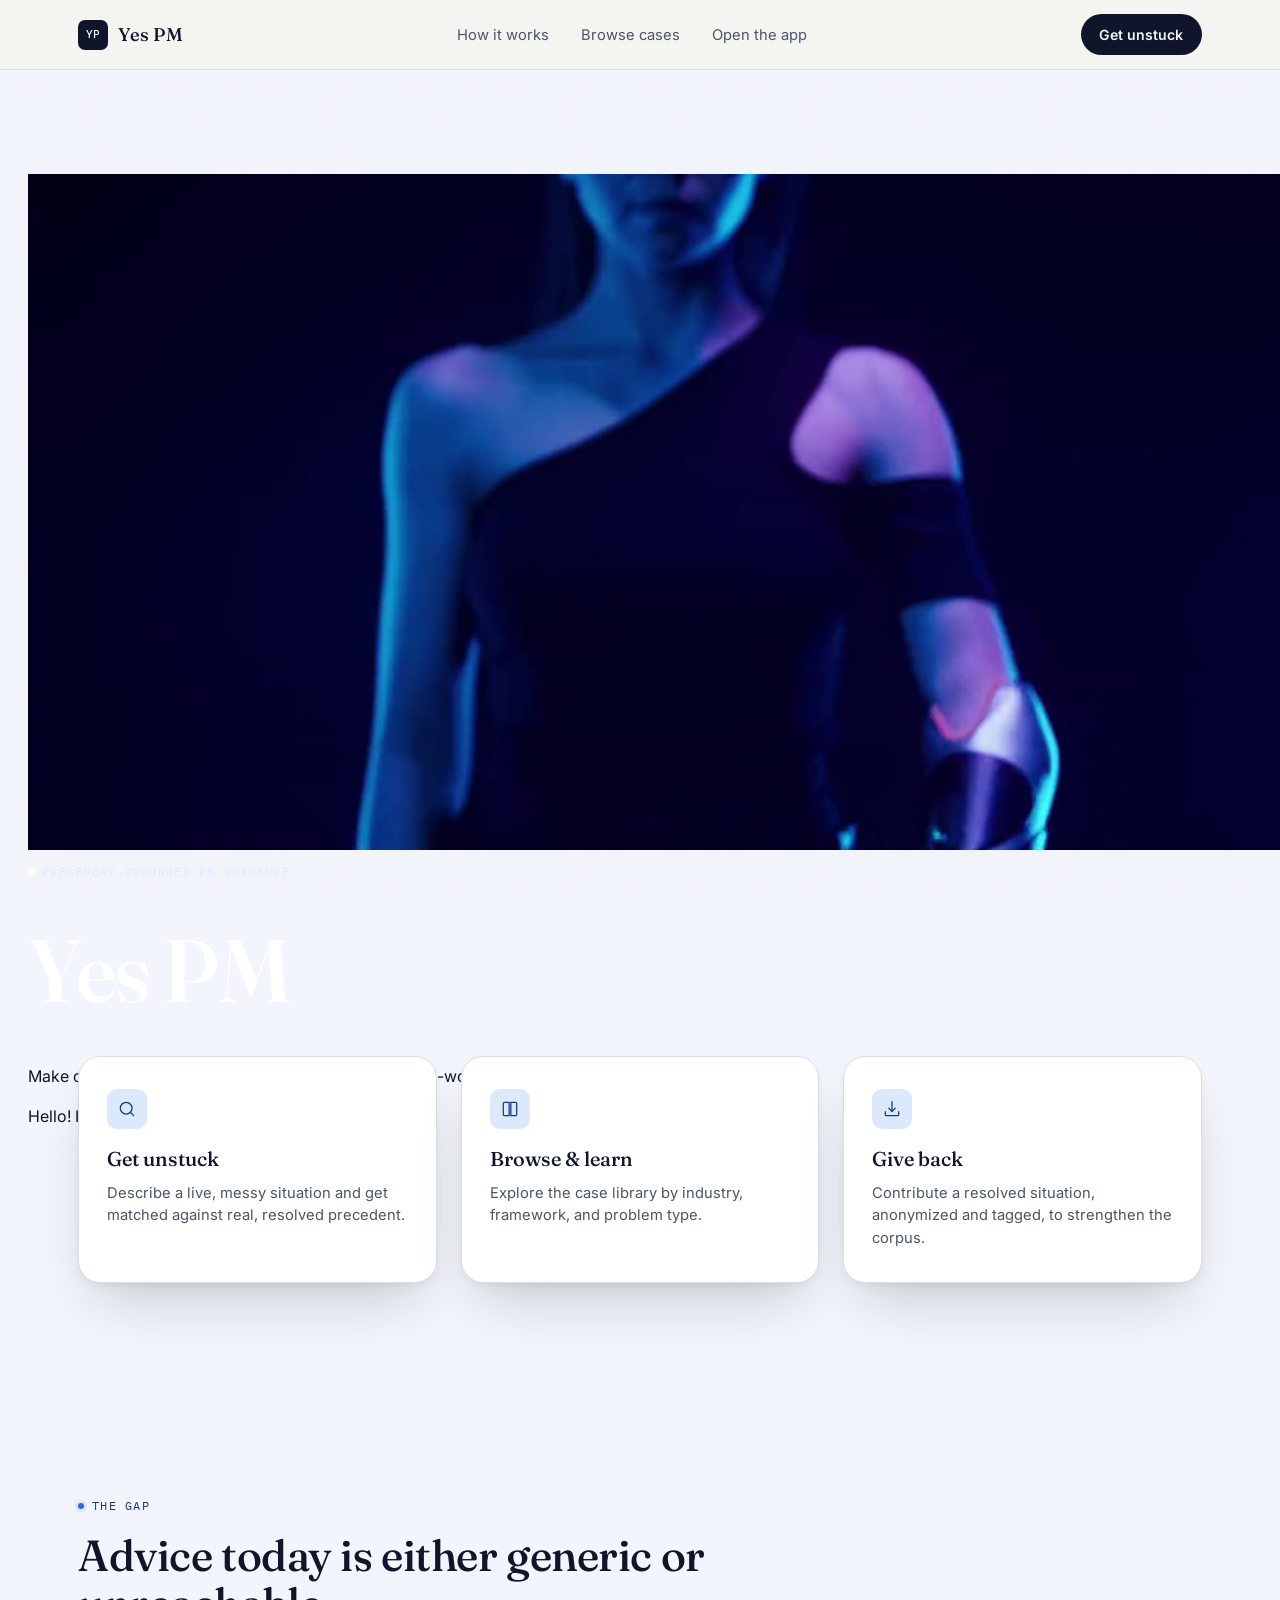
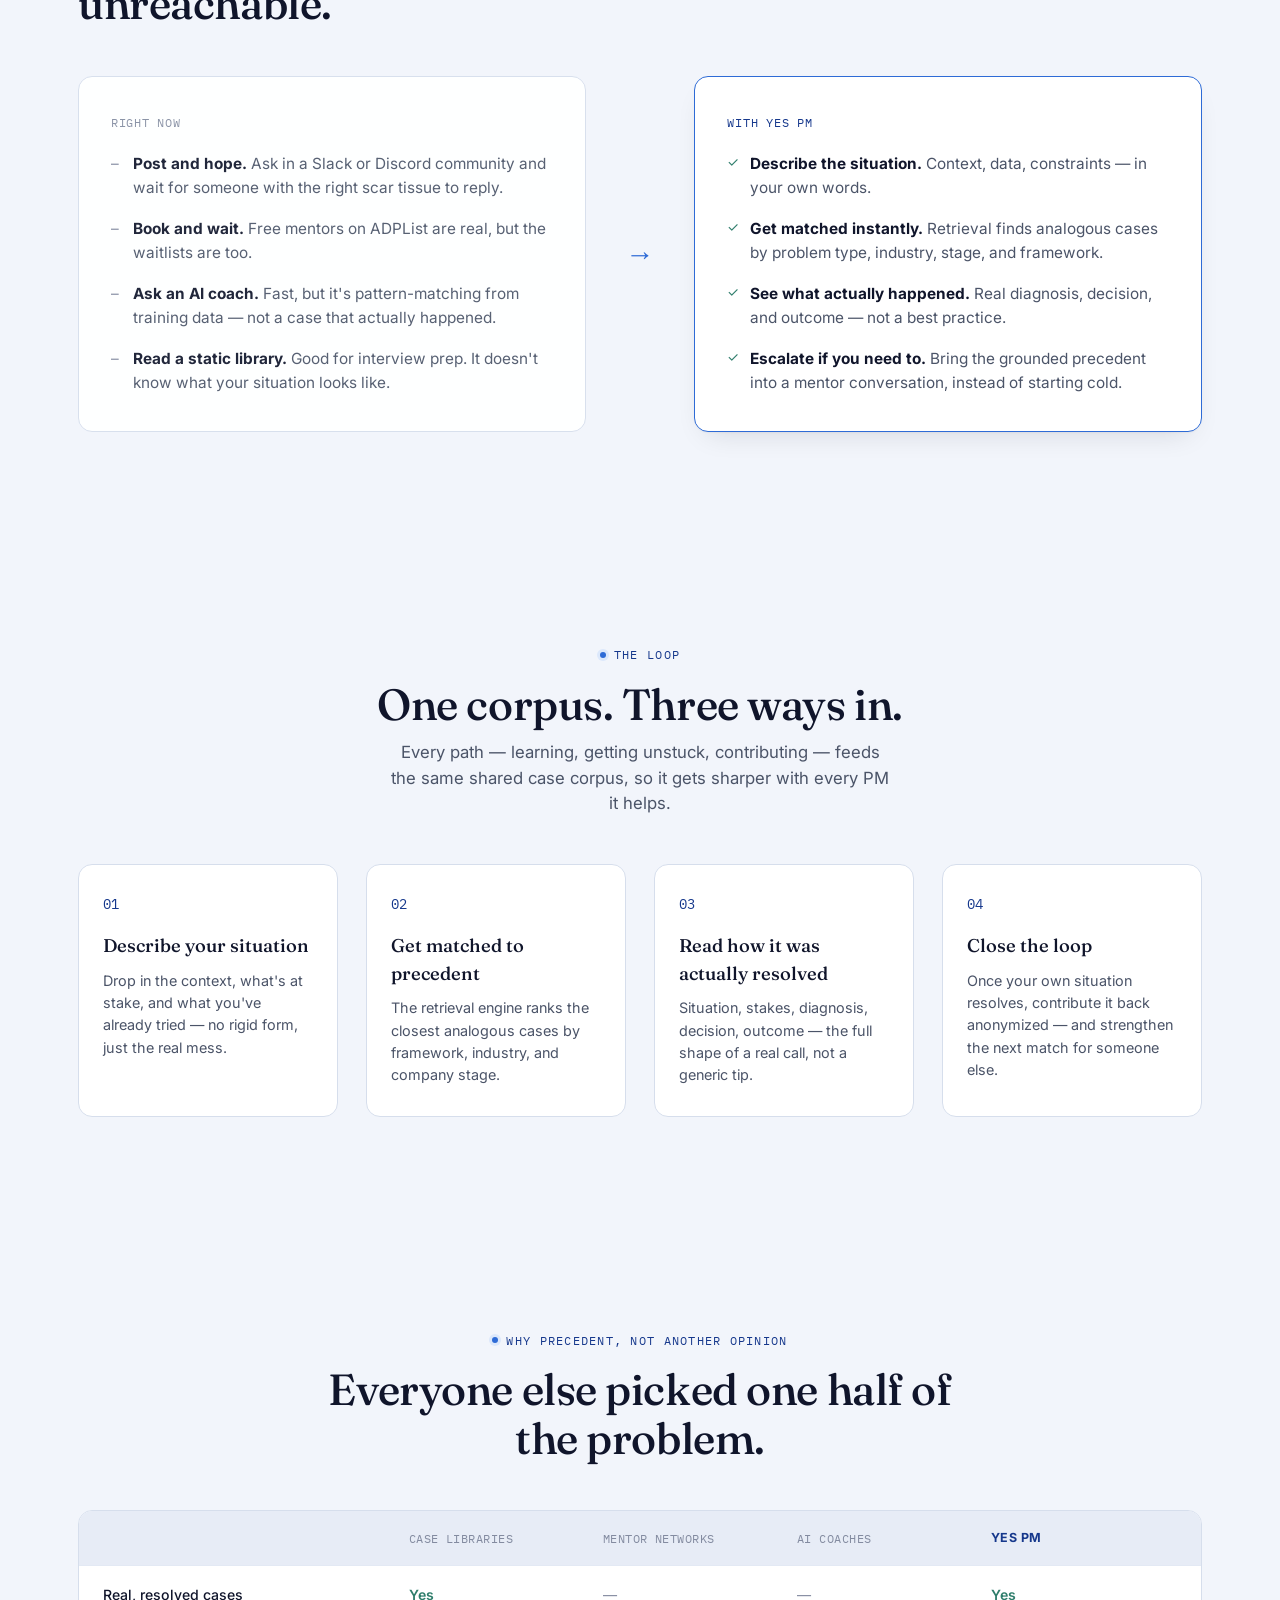
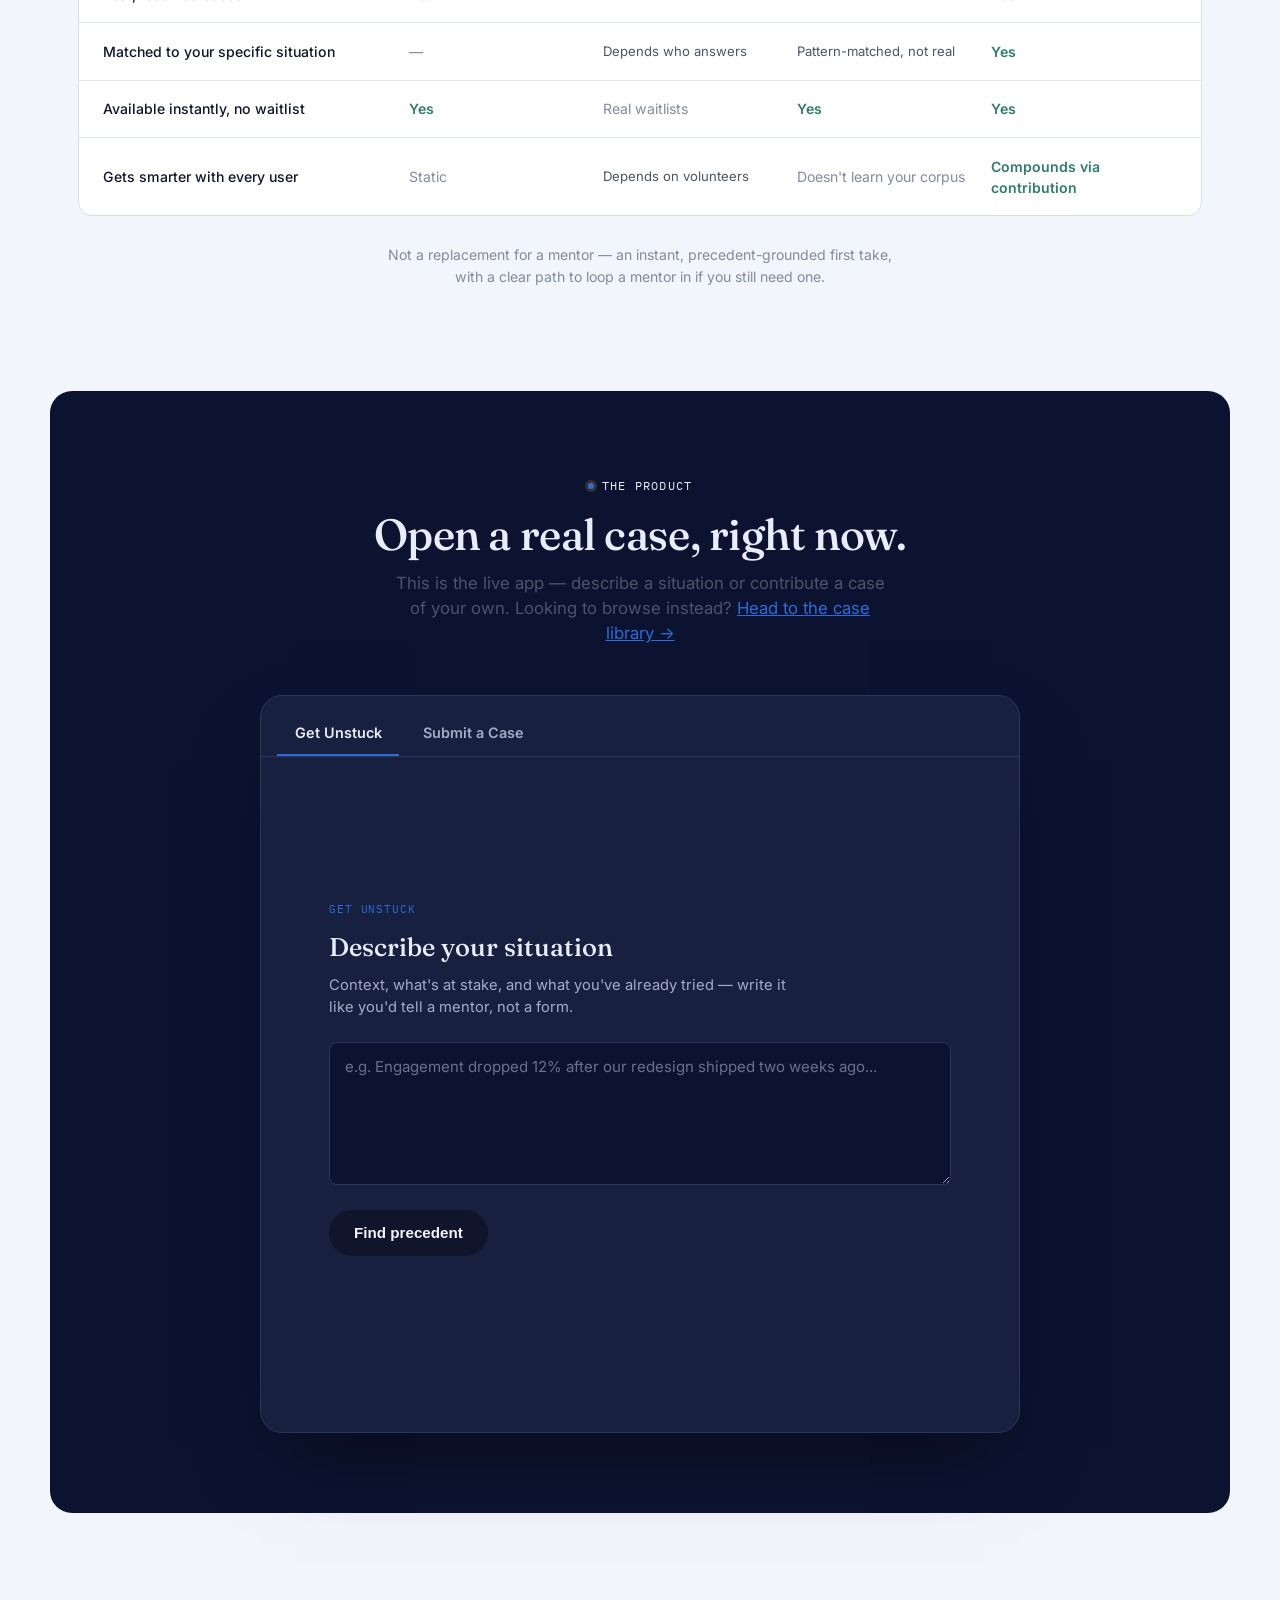
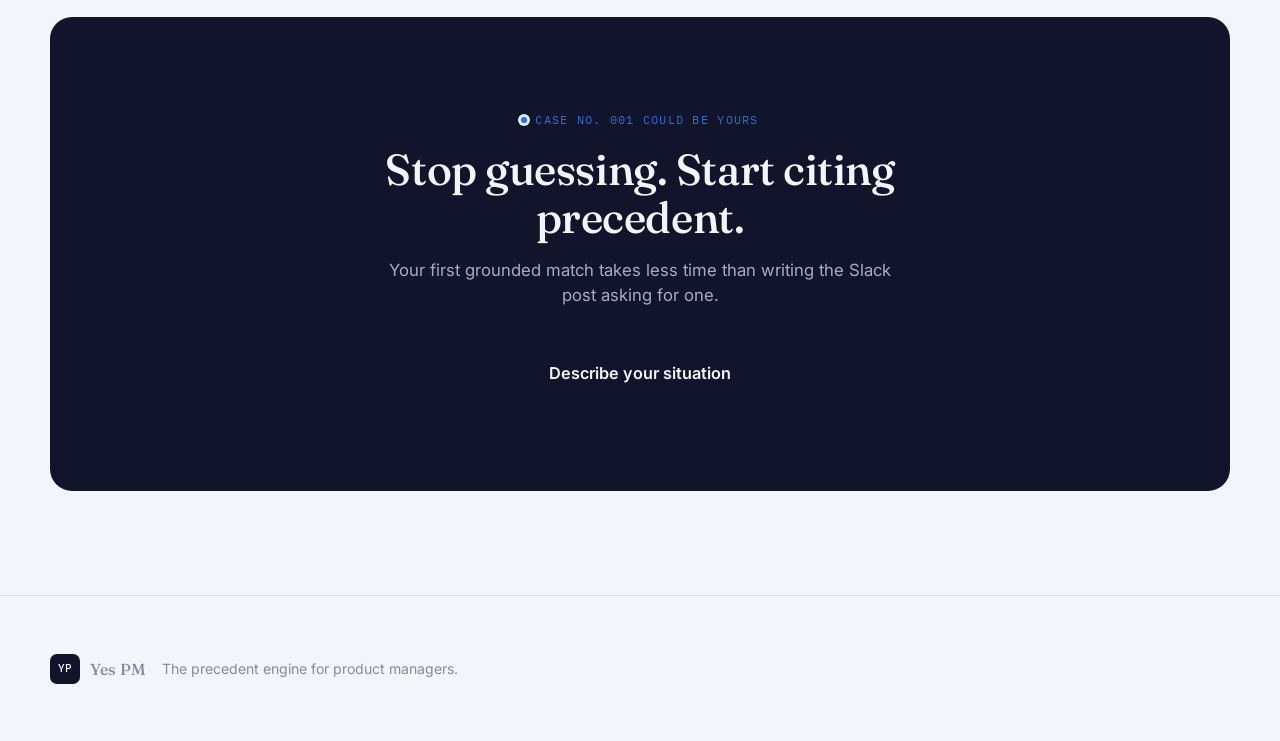
==== commit 4a758aca: "index.html" ====
--- a/index.html
+++ b/index.html
@@ -3,8 +3,8 @@
 <head>
 <meta charset="UTF-8">
 <meta name="viewport" content="width=device-width, initial-scale=1.0">
-<title>Yes PM - Precedent for your next product decision</title>
-<meta name="description" content="Yes PM matches your live product decision against real, resolved PM case studies -grounded precedent, not generic advice.">
+<title>Yes PM — Precedent for your next product decision</title>
+<meta name="description" content="Yes PM matches your live product decision against real, resolved PM case studies — grounded precedent, not generic advice.">
 <link rel="preconnect" href="https://fonts.googleapis.com">
 <link rel="preconnect" href="https://fonts.gstatic.com" crossorigin>
 <link href="https://fonts.googleapis.com/css2?family=Fraunces:ital,opsz,wght@0,9..144,400;0,9..144,500;0,9..144,600;0,9..144,700;1,9..144,500&family=Inter:wght@400;500;600;700;800&family=IBM+Plex+Mono:wght@400;500&display=swap" rel="stylesheet">
@@ -32,40 +32,48 @@
 
 <main id="top">
 
-  <!-- ============ HERO ============ -->
-  <section class="hero hero--gradient">
-    <div class="hero-frame">
+  <!-- ============ HERO — full-bleed video ============ -->
+  <section class="hero hero--video">
+    <video class="hero-bg-video" autoplay muted loop playsinline poster="poster.jpg">
+      <source src="hero.mp4" type="video/mp4">
+    </video>
+    <div class="hero-video-overlay" aria-hidden="true"></div>
+
+    <div class="hero-video-copy">
       <p class="eyebrow eyebrow-onblue"><span class="eyebrow-dot"></span>Precedent-grounded PM guidance</p>
-      <h1 class="hero-wordmark">Yes PM</h1>
-      <div class="hero-subbar">PM one stop solution</div>
-    </div>
-  </section>
-
-  <!-- ============ SOLUTIONS ROW (floats over hero) ============ -->
-  <section class="solutions-row" id="solutions">
-    <a class="solution-box" href="#app" data-open-tab="unstuck">
-      <span class="solution-icon" aria-hidden="true">
-        <svg viewBox="0 0 24 24" fill="none"><circle cx="11" cy="11" r="7" stroke="currentColor" stroke-width="1.5"/><path d="m20 20-3.5-3.5" stroke="currentColor" stroke-width="1.5" stroke-linecap="round"/></svg>
-      </span>
-      <h3>Get unstuck</h3>
-      <p>Describe a live, messy situation and get matched against real, resolved precedent.</p>
-    </a>
-
-    <a class="solution-box" href="browse.html">
-      <span class="solution-icon" aria-hidden="true">
-        <svg viewBox="0 0 24 24" fill="none"><path d="M4 5.5C4 4.67 4.67 4 5.5 4H11v16H5.5A1.5 1.5 0 0 1 4 18.5v-13Z" stroke="currentColor" stroke-width="1.5" stroke-linejoin="round"/><path d="M20 5.5c0-.83-.67-1.5-1.5-1.5H13v16h5.5a1.5 1.5 0 0 0 1.5-1.5v-13Z" stroke="currentColor" stroke-width="1.5" stroke-linejoin="round"/></svg>
-      </span>
-      <h3>Browse &amp; learn</h3>
-      <p>Explore the case library by industry, framework, and problem type.</p>
-    </a>
-
-    <a class="solution-box" href="#app" data-open-tab="submit">
-      <span class="solution-icon" aria-hidden="true">
-        <svg viewBox="0 0 24 24" fill="none"><path d="M12 3v12m0 0-4-4m4 4 4-4" stroke="currentColor" stroke-width="1.5" stroke-linecap="round" stroke-linejoin="round"/><path d="M4 15v3.5A1.5 1.5 0 0 0 5.5 20h13a1.5 1.5 0 0 0 1.5-1.5V15" stroke="currentColor" stroke-width="1.5" stroke-linecap="round"/></svg>
-      </span>
-      <h3>Give back</h3>
-      <p>Contribute a resolved situation, anonymized and tagged, to strengthen the corpus.</p>
-    </a>
+      <h1 class="hero-wordmark hero-wordmark--video">Yes PM</h1>
+      <p class="hero-video-tagline">Make confident product decisions in minutes using real-world precedent.</p>
+      <a class="hero-chat-prompt" href="#app" data-open-tab="unstuck">
+        <span class="chat-dot" aria-hidden="true"></span>
+        Hello! How do I help you today?
+      </a>
+    </div>
+
+    <div class="solutions-row solutions-row--floating">
+      <a class="solution-box solution-box--glass" href="#app" data-open-tab="unstuck">
+        <span class="solution-icon" aria-hidden="true">
+          <svg viewBox="0 0 24 24" fill="none"><circle cx="11" cy="11" r="7" stroke="currentColor" stroke-width="1.5"/><path d="m20 20-3.5-3.5" stroke="currentColor" stroke-width="1.5" stroke-linecap="round"/></svg>
+        </span>
+        <h3>Get unstuck</h3>
+        <p>Describe a live, messy situation and get matched against real, resolved precedent.</p>
+      </a>
+
+      <a class="solution-box solution-box--glass" href="browse.html">
+        <span class="solution-icon" aria-hidden="true">
+          <svg viewBox="0 0 24 24" fill="none"><path d="M4 5.5C4 4.67 4.67 4 5.5 4H11v16H5.5A1.5 1.5 0 0 1 4 18.5v-13Z" stroke="currentColor" stroke-width="1.5" stroke-linejoin="round"/><path d="M20 5.5c0-.83-.67-1.5-1.5-1.5H13v16h5.5a1.5 1.5 0 0 0 1.5-1.5v-13Z" stroke="currentColor" stroke-width="1.5" stroke-linejoin="round"/></svg>
+        </span>
+        <h3>Browse &amp; learn</h3>
+        <p>Explore the case library by industry, framework, and problem type.</p>
+      </a>
+
+      <a class="solution-box solution-box--glass" href="#app" data-open-tab="submit">
+        <span class="solution-icon" aria-hidden="true">
+          <svg viewBox="0 0 24 24" fill="none"><path d="M12 3v12m0 0-4-4m4 4 4-4" stroke="currentColor" stroke-width="1.5" stroke-linecap="round" stroke-linejoin="round"/><path d="M4 15v3.5A1.5 1.5 0 0 0 5.5 20h13a1.5 1.5 0 0 0 1.5-1.5V15" stroke="currentColor" stroke-width="1.5" stroke-linecap="round"/></svg>
+        </span>
+        <h3>Give back</h3>
+        <p>Contribute a resolved situation, anonymized and tagged, to strengthen the corpus.</p>
+      </a>
+    </div>
   </section>
 
   <!-- ============ PROBLEM / SOLUTION ============ -->
@@ -81,7 +89,7 @@
         <ul class="docket-list">
           <li><strong>Post and hope.</strong> Ask in a Slack or Discord community and wait for someone with the right scar tissue to reply.</li>
           <li><strong>Book and wait.</strong> Free mentors on ADPList are real, but the waitlists are too.</li>
-          <li><strong>Ask an AI coach.</strong> Fast, but it's pattern-matching from training data -not a case that actually happened.</li>
+          <li><strong>Ask an AI coach.</strong> Fast, but it's pattern-matching from training data — not a case that actually happened.</li>
           <li><strong>Read a static library.</strong> Good for interview prep. It doesn't know what your situation looks like.</li>
         </ul>
       </div>
@@ -91,9 +99,9 @@
       <div class="docket-col docket-col--after">
         <p class="docket-label docket-label--accent">With Yes&nbsp;PM</p>
         <ul class="docket-list docket-list--accent">
-          <li><strong>Describe the situation.</strong> Context, data, constraints -in your own words.</li>
+          <li><strong>Describe the situation.</strong> Context, data, constraints — in your own words.</li>
           <li><strong>Get matched instantly.</strong> Retrieval finds analogous cases by problem type, industry, stage, and framework.</li>
-          <li><strong>See what actually happened.</strong> Real diagnosis, decision, and outcome -not a best practice.</li>
+          <li><strong>See what actually happened.</strong> Real diagnosis, decision, and outcome — not a best practice.</li>
           <li><strong>Escalate if you need to.</strong> Bring the grounded precedent into a mentor conversation, instead of starting cold.</li>
         </ul>
       </div>
@@ -105,14 +113,14 @@
     <div class="section-head section-head--center">
       <p class="eyebrow"><span class="eyebrow-dot"></span>The loop</p>
       <h2 class="display-lg">One corpus. Three ways in.</h2>
-      <p class="section-sub">Every path -learning, getting unstuck, contributing -feeds the same shared case corpus, so it gets sharper with every PM it helps.</p>
+      <p class="section-sub">Every path — learning, getting unstuck, contributing — feeds the same shared case corpus, so it gets sharper with every PM it helps.</p>
     </div>
 
     <ol class="steps">
       <li class="step">
         <span class="step-no">01</span>
         <h3>Describe your situation</h3>
-        <p>Drop in the context, what's at stake, and what you've already tried -no rigid form, just the real mess.</p>
+        <p>Drop in the context, what's at stake, and what you've already tried — no rigid form, just the real mess.</p>
       </li>
       <li class="step">
         <span class="step-no">02</span>
@@ -122,12 +130,12 @@
       <li class="step">
         <span class="step-no">03</span>
         <h3>Read how it was actually resolved</h3>
-        <p>Situation, stakes, diagnosis, decision, outcome -the full shape of a real call, not a generic tip.</p>
+        <p>Situation, stakes, diagnosis, decision, outcome — the full shape of a real call, not a generic tip.</p>
       </li>
       <li class="step">
         <span class="step-no">04</span>
         <h3>Close the loop</h3>
-        <p>Once your own situation resolves, contribute it back anonymized -and strengthen the next match for someone else.</p>
+        <p>Once your own situation resolves, contribute it back anonymized — and strengthen the next match for someone else.</p>
       </li>
     </ol>
   </section>
@@ -160,7 +168,7 @@
         <span class="no" data-label="Case libraries">Static</span><span class="maybe" data-label="Mentor networks">Depends on volunteers</span><span class="no" data-label="AI coaches">Doesn't learn your corpus</span><span class="compare-us yes" data-label="Yes PM">Compounds via contribution</span>
       </div>
     </div>
-    <p class="compare-footnote">Not a replacement for a mentor - an instant, precedent-grounded first take, with a clear path to loop a mentor in if you still need one.</p>
+    <p class="compare-footnote">Not a replacement for a mentor — an instant, precedent-grounded first take, with a clear path to loop a mentor in if you still need one.</p>
   </section>
 
   <!-- ============ PRODUCT APP ============ -->
@@ -168,7 +176,7 @@
     <div class="section-head section-head--center section-head--light">
       <p class="eyebrow"><span class="eyebrow-dot"></span>The product</p>
       <h2 class="display-lg">Open a real case, right now.</h2>
-      <p class="section-sub">This is the live app - describe a situation or contribute a case of your own. Looking to browse instead? <a href="browse.html" style="color:var(--amber); text-decoration:underline;">Head to the case library →</a></p>
+      <p class="section-sub">This is the live app — describe a situation or contribute a case of your own. Looking to browse instead? <a href="browse.html" style="color:var(--amber); text-decoration:underline;">Head to the case library →</a></p>
     </div>
 
     <div class="app-shell">
@@ -181,7 +189,7 @@
         <section id="unstuck" class="tab-content active" role="tabpanel">
           <p class="app-panel-label">Get unstuck</p>
           <h3 class="app-panel-title">Describe your situation</h3>
-          <p class="app-panel-hint">Context, what's at stake, and what you've already tried - write it like you'd tell a mentor, not a form.</p>
+          <p class="app-panel-hint">Context, what's at stake, and what you've already tried — write it like you'd tell a mentor, not a form.</p>
           <textarea id="situationInput" rows="6" placeholder="e.g. Engagement dropped 12% after our redesign shipped two weeks ago..."></textarea>
           <button id="findPrecedentBtn" class="btn btn-primary">Find precedent</button>
           <div id="results"></div>
@@ -190,7 +198,7 @@
         <section id="submit" class="tab-content" role="tabpanel">
           <p class="app-panel-label">Give back</p>
           <h3 class="app-panel-title">Contribute a case</h3>
-          <p class="app-panel-hint">Anonymize identifying details before you submit - the corpus only needs the situation and how it resolved.</p>
+          <p class="app-panel-hint">Anonymize identifying details before you submit — the corpus only needs the situation and how it resolved.</p>
           <form id="caseForm">
             <div class="field-row">
               <input type="text" id="caseId" placeholder="Case ID (e.g. case-001)" required>
@@ -204,12 +212,12 @@
               <input type="text" id="problemType" placeholder="Problem type">
             </div>
 
-            <textarea id="situation" placeholder="Situation - the setup and context"></textarea>
-            <textarea id="stakes" placeholder="Stakes - what was at risk"></textarea>
-            <textarea id="diagnosis" placeholder="Diagnosis - how it was analyzed"></textarea>
-            <textarea id="decision" placeholder="Decision - what was actually done"></textarea>
-            <textarea id="outcome" placeholder="Outcome - result and metrics"></textarea>
-            <textarea id="precedent" placeholder="Precedent line - one sentence takeaway"></textarea>
+            <textarea id="situation" placeholder="Situation — the setup and context"></textarea>
+            <textarea id="stakes" placeholder="Stakes — what was at risk"></textarea>
+            <textarea id="diagnosis" placeholder="Diagnosis — how it was analyzed"></textarea>
+            <textarea id="decision" placeholder="Decision — what was actually done"></textarea>
+            <textarea id="outcome" placeholder="Outcome — result and metrics"></textarea>
+            <textarea id="precedent" placeholder="Precedent line — one sentence takeaway"></textarea>
 
             <button type="submit" class="btn btn-primary">Upload case</button>
           </form>
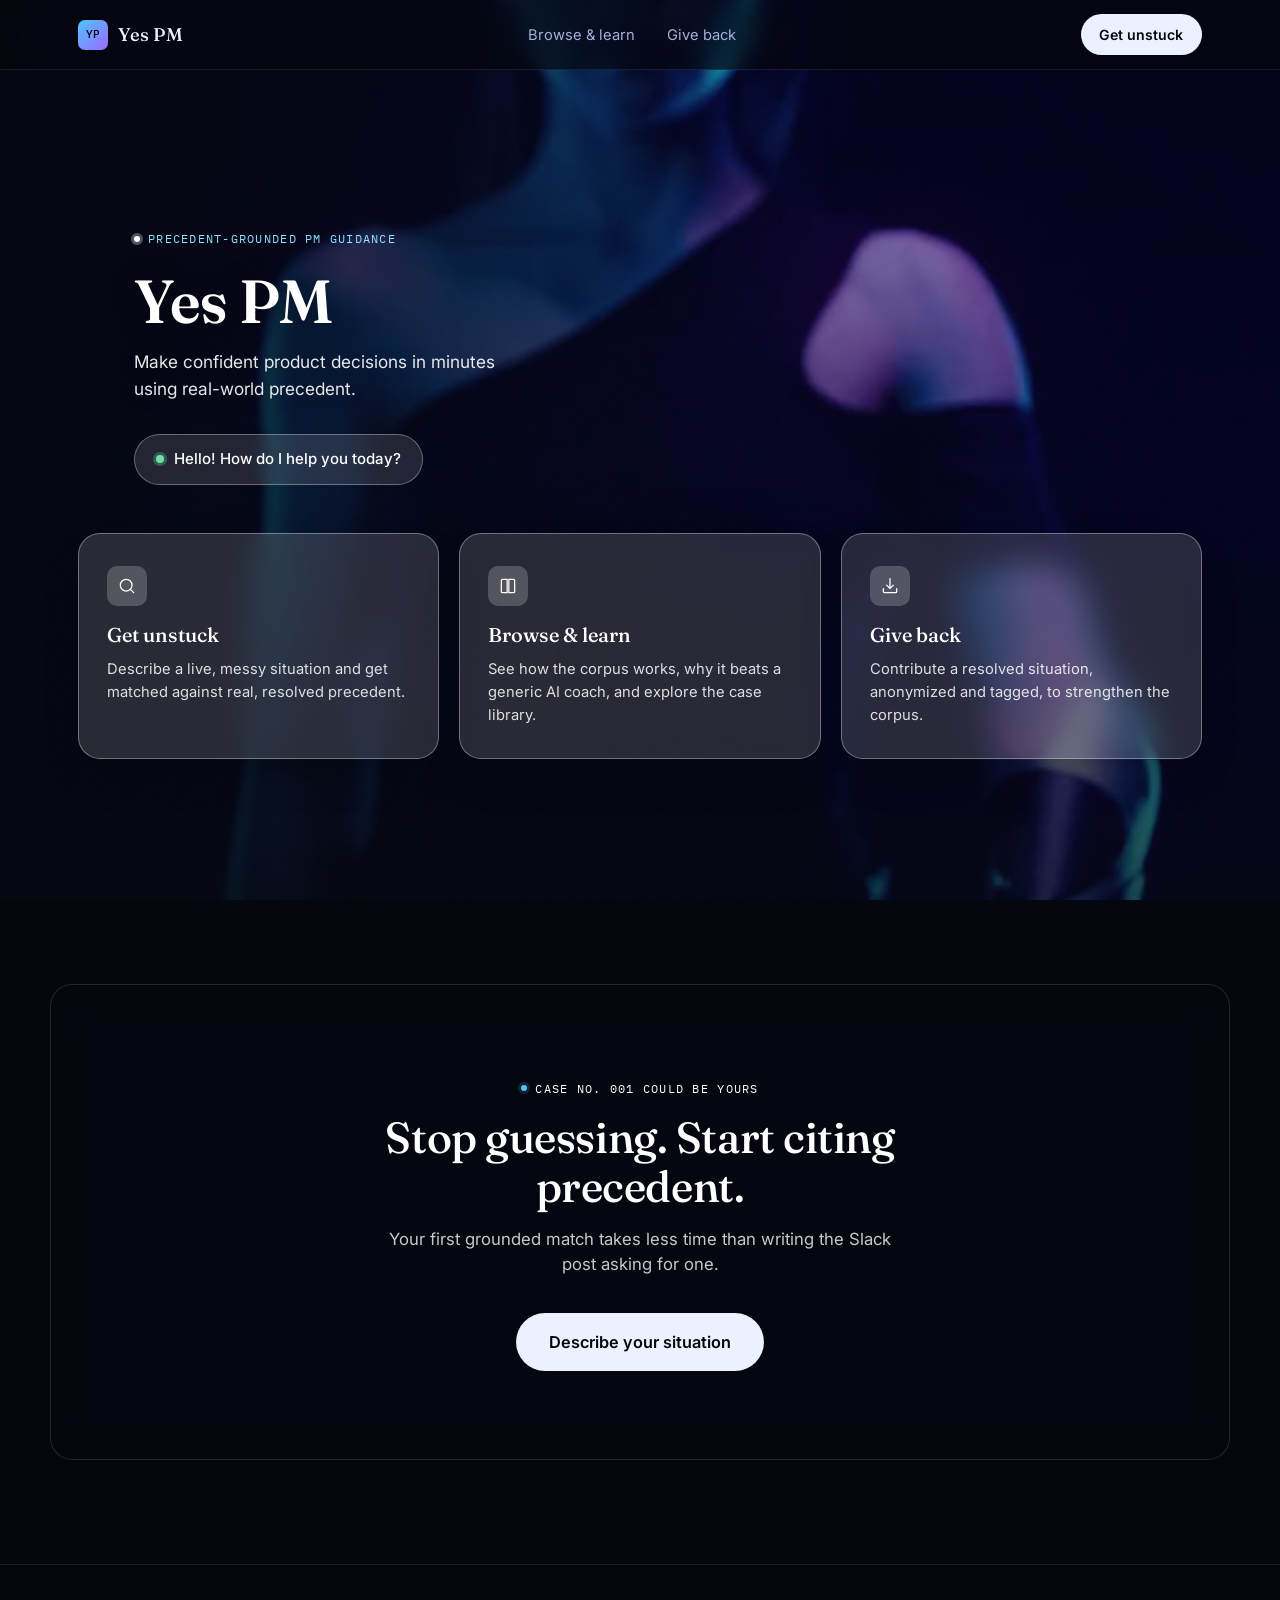
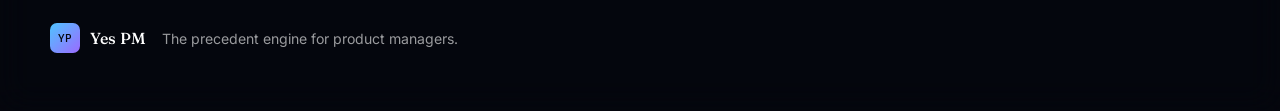
==== commit b2de0099: "Add files via upload" ====
--- a/index.html
+++ b/index.html
@@ -12,45 +12,51 @@
 </head>
 <body>
 
+<!-- ============ PERMANENT VIDEO BACKDROP ============
+     Fixed to the viewport — stays put while the page scrolls over it.
+     Only leaves when one of the 3 options below is chosen, each of
+     which opens its own page. -->
+<div class="video-backdrop" aria-hidden="true">
+  <video class="hero-bg-video" autoplay muted loop playsinline poster="poster.jpg">
+    <source src="hero.mp4" type="video/mp4">
+  </video>
+  <div class="hero-video-overlay"></div>
+</div>
+
 <div class="grain" aria-hidden="true"></div>
 
 <!-- ============ NAV ============ -->
 <header class="site-nav">
   <div class="nav-inner">
-    <a class="brand" href="#top">
+    <a class="brand" href="index.html">
       <span class="brand-mark">YP</span>
       <span class="brand-word">Yes&nbsp;PM</span>
     </a>
     <nav class="nav-links">
-      <a href="#how-it-works">How it works</a>
-      <a href="browse.html">Browse cases</a>
-      <a href="#app">Open the app</a>
+      <a href="learn.html">Browse &amp; learn</a>
+      <a href="give-back.html">Give back</a>
     </nav>
-    <a class="btn btn-small btn-primary" href="#app" data-open-tab="unstuck">Get unstuck</a>
+    <a class="btn btn-small btn-primary" href="unstuck.html">Get unstuck</a>
   </div>
 </header>
 
 <main id="top">
 
-  <!-- ============ HERO — full-bleed video ============ -->
+  <!-- ============ HERO — copy over the permanent video ============ -->
   <section class="hero hero--video">
-    <video class="hero-bg-video" autoplay muted loop playsinline poster="poster.jpg">
-      <source src="hero.mp4" type="video/mp4">
-    </video>
-    <div class="hero-video-overlay" aria-hidden="true"></div>
 
     <div class="hero-video-copy">
       <p class="eyebrow eyebrow-onblue"><span class="eyebrow-dot"></span>Precedent-grounded PM guidance</p>
       <h1 class="hero-wordmark hero-wordmark--video">Yes PM</h1>
       <p class="hero-video-tagline">Make confident product decisions in minutes using real-world precedent.</p>
-      <a class="hero-chat-prompt" href="#app" data-open-tab="unstuck">
+      <a class="hero-chat-prompt" href="unstuck.html">
         <span class="chat-dot" aria-hidden="true"></span>
         Hello! How do I help you today?
       </a>
     </div>
 
     <div class="solutions-row solutions-row--floating">
-      <a class="solution-box solution-box--glass" href="#app" data-open-tab="unstuck">
+      <a class="solution-box solution-box--glass" href="unstuck.html">
         <span class="solution-icon" aria-hidden="true">
           <svg viewBox="0 0 24 24" fill="none"><circle cx="11" cy="11" r="7" stroke="currentColor" stroke-width="1.5"/><path d="m20 20-3.5-3.5" stroke="currentColor" stroke-width="1.5" stroke-linecap="round"/></svg>
         </span>
@@ -58,15 +64,15 @@
         <p>Describe a live, messy situation and get matched against real, resolved precedent.</p>
       </a>
 
-      <a class="solution-box solution-box--glass" href="browse.html">
+      <a class="solution-box solution-box--glass" href="learn.html">
         <span class="solution-icon" aria-hidden="true">
           <svg viewBox="0 0 24 24" fill="none"><path d="M4 5.5C4 4.67 4.67 4 5.5 4H11v16H5.5A1.5 1.5 0 0 1 4 18.5v-13Z" stroke="currentColor" stroke-width="1.5" stroke-linejoin="round"/><path d="M20 5.5c0-.83-.67-1.5-1.5-1.5H13v16h5.5a1.5 1.5 0 0 0 1.5-1.5v-13Z" stroke="currentColor" stroke-width="1.5" stroke-linejoin="round"/></svg>
         </span>
         <h3>Browse &amp; learn</h3>
-        <p>Explore the case library by industry, framework, and problem type.</p>
+        <p>See how the corpus works, why it beats a generic AI coach, and explore the case library.</p>
       </a>
 
-      <a class="solution-box solution-box--glass" href="#app" data-open-tab="submit">
+      <a class="solution-box solution-box--glass" href="give-back.html">
         <span class="solution-icon" aria-hidden="true">
           <svg viewBox="0 0 24 24" fill="none"><path d="M12 3v12m0 0-4-4m4 4 4-4" stroke="currentColor" stroke-width="1.5" stroke-linecap="round" stroke-linejoin="round"/><path d="M4 15v3.5A1.5 1.5 0 0 0 5.5 20h13a1.5 1.5 0 0 0 1.5-1.5V15" stroke="currentColor" stroke-width="1.5" stroke-linecap="round"/></svg>
         </span>
@@ -76,170 +82,19 @@
     </div>
   </section>
 
-  <!-- ============ PROBLEM / SOLUTION ============ -->
-  <section class="docket" id="problem">
-    <div class="section-head">
-      <p class="eyebrow eyebrow-dark"><span class="eyebrow-dot"></span>The gap</p>
-      <h2 class="display-lg">Advice today is either generic or unreachable.</h2>
-    </div>
-
-    <div class="docket-grid">
-      <div class="docket-col docket-col--before">
-        <p class="docket-label">Right now</p>
-        <ul class="docket-list">
-          <li><strong>Post and hope.</strong> Ask in a Slack or Discord community and wait for someone with the right scar tissue to reply.</li>
-          <li><strong>Book and wait.</strong> Free mentors on ADPList are real, but the waitlists are too.</li>
-          <li><strong>Ask an AI coach.</strong> Fast, but it's pattern-matching from training data — not a case that actually happened.</li>
-          <li><strong>Read a static library.</strong> Good for interview prep. It doesn't know what your situation looks like.</li>
-        </ul>
-      </div>
-
-      <div class="docket-divider" aria-hidden="true"><span>→</span></div>
-
-      <div class="docket-col docket-col--after">
-        <p class="docket-label docket-label--accent">With Yes&nbsp;PM</p>
-        <ul class="docket-list docket-list--accent">
-          <li><strong>Describe the situation.</strong> Context, data, constraints — in your own words.</li>
-          <li><strong>Get matched instantly.</strong> Retrieval finds analogous cases by problem type, industry, stage, and framework.</li>
-          <li><strong>See what actually happened.</strong> Real diagnosis, decision, and outcome — not a best practice.</li>
-          <li><strong>Escalate if you need to.</strong> Bring the grounded precedent into a mentor conversation, instead of starting cold.</li>
-        </ul>
-      </div>
-    </div>
-  </section>
-
-  <!-- ============ HOW IT WORKS ============ -->
-  <section class="how" id="how-it-works">
-    <div class="section-head section-head--center">
-      <p class="eyebrow"><span class="eyebrow-dot"></span>The loop</p>
-      <h2 class="display-lg">One corpus. Three ways in.</h2>
-      <p class="section-sub">Every path — learning, getting unstuck, contributing — feeds the same shared case corpus, so it gets sharper with every PM it helps.</p>
-    </div>
-
-    <ol class="steps">
-      <li class="step">
-        <span class="step-no">01</span>
-        <h3>Describe your situation</h3>
-        <p>Drop in the context, what's at stake, and what you've already tried — no rigid form, just the real mess.</p>
-      </li>
-      <li class="step">
-        <span class="step-no">02</span>
-        <h3>Get matched to precedent</h3>
-        <p>The retrieval engine ranks the closest analogous cases by framework, industry, and company stage.</p>
-      </li>
-      <li class="step">
-        <span class="step-no">03</span>
-        <h3>Read how it was actually resolved</h3>
-        <p>Situation, stakes, diagnosis, decision, outcome — the full shape of a real call, not a generic tip.</p>
-      </li>
-      <li class="step">
-        <span class="step-no">04</span>
-        <h3>Close the loop</h3>
-        <p>Once your own situation resolves, contribute it back anonymized — and strengthen the next match for someone else.</p>
-      </li>
-    </ol>
-  </section>
-
-  <!-- ============ WHY IT'S DIFFERENT ============ -->
-  <section class="compare">
-    <div class="section-head section-head--center">
-      <p class="eyebrow"><span class="eyebrow-dot"></span>Why precedent, not another opinion</p>
-      <h2 class="display-lg">Everyone else picked one half of the problem.</h2>
-    </div>
-
-    <div class="compare-grid">
-      <div class="compare-row compare-row--head">
-        <span></span><span>Case libraries</span><span>Mentor networks</span><span>AI coaches</span><span class="compare-us">Yes PM</span>
-      </div>
-      <div class="compare-row">
-        <span class="compare-metric" data-label="Metric">Real, resolved cases</span>
-        <span class="yes" data-label="Case libraries">Yes</span><span class="no" data-label="Mentor networks">—</span><span class="no" data-label="AI coaches">—</span><span class="compare-us yes" data-label="Yes PM">Yes</span>
-      </div>
-      <div class="compare-row">
-        <span class="compare-metric" data-label="Metric">Matched to your specific situation</span>
-        <span class="no" data-label="Case libraries">—</span><span class="maybe" data-label="Mentor networks">Depends who answers</span><span class="maybe" data-label="AI coaches">Pattern-matched, not real</span><span class="compare-us yes" data-label="Yes PM">Yes</span>
-      </div>
-      <div class="compare-row">
-        <span class="compare-metric" data-label="Metric">Available instantly, no waitlist</span>
-        <span class="yes" data-label="Case libraries">Yes</span><span class="no" data-label="Mentor networks">Real waitlists</span><span class="yes" data-label="AI coaches">Yes</span><span class="compare-us yes" data-label="Yes PM">Yes</span>
-      </div>
-      <div class="compare-row">
-        <span class="compare-metric" data-label="Metric">Gets smarter with every user</span>
-        <span class="no" data-label="Case libraries">Static</span><span class="maybe" data-label="Mentor networks">Depends on volunteers</span><span class="no" data-label="AI coaches">Doesn't learn your corpus</span><span class="compare-us yes" data-label="Yes PM">Compounds via contribution</span>
-      </div>
-    </div>
-    <p class="compare-footnote">Not a replacement for a mentor — an instant, precedent-grounded first take, with a clear path to loop a mentor in if you still need one.</p>
-  </section>
-
-  <!-- ============ PRODUCT APP ============ -->
-  <section class="app-section" id="app">
-    <div class="section-head section-head--center section-head--light">
-      <p class="eyebrow"><span class="eyebrow-dot"></span>The product</p>
-      <h2 class="display-lg">Open a real case, right now.</h2>
-      <p class="section-sub">This is the live app — describe a situation or contribute a case of your own. Looking to browse instead? <a href="browse.html" style="color:var(--amber); text-decoration:underline;">Head to the case library →</a></p>
-    </div>
-
-    <div class="app-shell">
-      <nav class="tabs" role="tablist" aria-label="Yes PM sections">
-        <button class="tab-btn active" data-tab="unstuck" role="tab" aria-selected="true">Get Unstuck</button>
-        <button class="tab-btn" data-tab="submit" role="tab" aria-selected="false">Submit a Case</button>
-      </nav>
-
-      <div class="app-body">
-        <section id="unstuck" class="tab-content active" role="tabpanel">
-          <p class="app-panel-label">Get unstuck</p>
-          <h3 class="app-panel-title">Describe your situation</h3>
-          <p class="app-panel-hint">Context, what's at stake, and what you've already tried — write it like you'd tell a mentor, not a form.</p>
-          <textarea id="situationInput" rows="6" placeholder="e.g. Engagement dropped 12% after our redesign shipped two weeks ago..."></textarea>
-          <button id="findPrecedentBtn" class="btn btn-primary">Find precedent</button>
-          <div id="results"></div>
-        </section>
-
-        <section id="submit" class="tab-content" role="tabpanel">
-          <p class="app-panel-label">Give back</p>
-          <h3 class="app-panel-title">Contribute a case</h3>
-          <p class="app-panel-hint">Anonymize identifying details before you submit — the corpus only needs the situation and how it resolved.</p>
-          <form id="caseForm">
-            <div class="field-row">
-              <input type="text" id="caseId" placeholder="Case ID (e.g. case-001)" required>
-              <input type="text" id="title" placeholder="Case title" required>
-            </div>
-
-            <div class="metadata-row">
-              <input type="text" id="framework" placeholder="Framework (e.g. RICE)">
-              <input type="text" id="industry" placeholder="Industry">
-              <input type="text" id="companyStage" placeholder="Company stage">
-              <input type="text" id="problemType" placeholder="Problem type">
-            </div>
-
-            <textarea id="situation" placeholder="Situation — the setup and context"></textarea>
-            <textarea id="stakes" placeholder="Stakes — what was at risk"></textarea>
-            <textarea id="diagnosis" placeholder="Diagnosis — how it was analyzed"></textarea>
-            <textarea id="decision" placeholder="Decision — what was actually done"></textarea>
-            <textarea id="outcome" placeholder="Outcome — result and metrics"></textarea>
-            <textarea id="precedent" placeholder="Precedent line — one sentence takeaway"></textarea>
-
-            <button type="submit" class="btn btn-primary">Upload case</button>
-          </form>
-          <div id="submitStatus"></div>
-        </section>
-      </div>
-    </div>
-  </section>
-
-  <!-- ============ FINAL CTA ============ -->
-  <section class="final-cta">
+  <!-- ============ FINAL CTA — glass panel floating on the still-visible video ============ -->
+  <section class="final-cta final-cta--onvideo">
     <div class="final-cta-inner">
       <p class="eyebrow eyebrow-onlight"><span class="eyebrow-dot"></span>Case No. 001 could be yours</p>
       <h2 class="display-lg">Stop guessing. Start citing precedent.</h2>
       <p class="section-sub section-sub--onlight">Your first grounded match takes less time than writing the Slack post asking for one.</p>
-      <a href="#app" data-open-tab="unstuck" class="btn btn-primary btn-large">Describe your situation</a>
+      <a href="unstuck.html" class="btn btn-primary btn-large">Describe your situation</a>
     </div>
   </section>
 
 </main>
 
-<footer class="site-footer">
+<footer class="site-footer site-footer--onvideo">
   <div class="footer-inner">
     <div class="brand">
       <span class="brand-mark">YP</span>
@@ -249,15 +104,5 @@
   </div>
 </footer>
 
-<script src="app.js"></script>
-<script>
-  document.querySelectorAll('[data-open-tab]').forEach((el) => {
-    el.addEventListener('click', () => {
-      const tab = el.dataset.openTab;
-      const btn = document.querySelector('.tab-btn[data-tab="' + tab + '"]');
-      if (btn) setTimeout(() => btn.click(), 350);
-    });
-  });
-</script>
 </body>
 </html>
--- a/style.css
+++ b/style.css
@@ -4,34 +4,36 @@
    ============================================================ */
 
 :root {
-  --paper: #F2F5FB;
-  --paper-dim: #E7ECF6;
-  --panel: #FFFFFF;
-  --ink: #10152B;
-  --ink-soft: #4B5468;
-  --ink-faint: #838BA0;
-  --line: #D6DEEC;
-  --line-soft: #E3E9F4;
-
-  --navy: #0C1330;
-  --navy-soft: #17203F;
-  --navy-line: #2B3560;
-  --paper-on-navy: #E9EDF9;
-  --ink-soft-on-navy: #A6ACC6;
-
-  --amber: #2E6BD6;
-  --amber-deep: #16388C;
-  --amber-tint: #DCE8FB;
-  --sage: #2E7D6B;
-  --sage-tint: #DFF0EA;
-  --flag: #B0442F;
-  --flag-tint: #F5E1DC;
-
-  /* Hero gradient — pure CSS, no image asset */
-  --blue-deep: #123A86;
-  --blue-mid: #1D5FD0;
-  --blue-light: #6FB4F0;
-  --blue-glow: #A9DBFF;
+  /* ---- Dark, tech-forward palette lifted from the hero footage:
+     void navy base, electric cyan rim light, violet accent, metal highlights. ---- */
+  --paper: #05070E;
+  --paper-dim: #090C18;
+  --panel: #10162E;
+  --ink: #ECF1FF;
+  --ink-soft: #A7AFD6;
+  --ink-faint: #6B72A0;
+  --line: #232C54;
+  --line-soft: #1A2144;
+
+  --navy: #080B18;
+  --navy-soft: #121936;
+  --navy-line: #262F5C;
+  --paper-on-navy: #ECF1FF;
+  --ink-soft-on-navy: #9AA3CC;
+
+  --amber: #4FC3FF;
+  --amber-deep: #8B6BFF;
+  --amber-tint: rgba(79,195,255,0.14);
+  --sage: #3ADDA0;
+  --sage-tint: rgba(58,221,160,0.12);
+  --flag: #FF6E86;
+  --flag-tint: rgba(255,110,134,0.12);
+
+  --violet: #9B6BFF;
+  --violet-soft: #C6A8FF;
+  --cyan: #4FC3FF;
+  --cyan-soft: #8FE1FF;
+  --metal: #C7D0E8;
 
   --serif: "Fraunces", Georgia, serif;
   --sans: "Inter", -apple-system, BlinkMacSystemFont, "Segoe UI", sans-serif;
@@ -41,8 +43,8 @@
   --radius-m: 14px;
   --radius-l: 22px;
 
-  --shadow-card: 0 1px 2px rgba(20,22,31,0.04), 0 12px 28px -14px rgba(20,22,31,0.16);
-  --shadow-card-lg: 0 4px 10px rgba(20,22,31,0.05), 0 30px 60px -20px rgba(20,22,31,0.22);
+  --shadow-card: 0 1px 2px rgba(0,0,0,0.25), 0 12px 28px -14px rgba(0,0,0,0.55);
+  --shadow-card-lg: 0 4px 10px rgba(0,0,0,0.3), 0 30px 60px -20px rgba(0,0,0,0.6);
 
   --ease: cubic-bezier(0.22, 1, 0.36, 1);
 }
@@ -63,6 +65,15 @@
   font-size: 16px;
   line-height: 1.5;
   -webkit-font-smoothing: antialiased;
+}
+
+/* Subtle tech glow used on the standalone dark pages (no video there) */
+body.tech-bg {
+  background:
+    radial-gradient(1100px 620px at 12% -8%, rgba(79,195,255,0.10), transparent 60%),
+    radial-gradient(1000px 700px at 102% 4%, rgba(155,107,255,0.12), transparent 55%),
+    var(--paper);
+  background-attachment: fixed;
 }
 
 img, svg { display: block; max-width: 100%; }
@@ -107,7 +118,7 @@
 }
 .eyebrow-dark { color: var(--amber-deep); }
 .eyebrow-onlight { color: var(--amber); }
-.eyebrow-onblue { color: #DCEBFF; justify-content: center; }
+.eyebrow-onblue { color: var(--cyan-soft); justify-content: center; }
 .eyebrow-dot {
   width: 6px; height: 6px; border-radius: 50%;
   background: var(--amber);
@@ -128,7 +139,7 @@
 .section-head--center .section-sub { margin-left: auto; margin-right: auto; }
 .section-head--light .display-lg,
 .section-head--light .eyebrow { color: var(--paper-on-navy); }
-.section-head--light .eyebrow-dot { box-shadow: 0 0 0 3px rgba(193,133,43,0.25); }
+.section-head--light .eyebrow-dot { box-shadow: 0 0 0 3px rgba(155,107,255,0.28); }
 
 /* ============ LAYOUT SHELLS ============ */
 
@@ -147,9 +158,10 @@
   position: sticky;
   top: 0;
   z-index: 40;
-  background: rgba(245,244,239,0.86);
-  backdrop-filter: blur(10px);
-  border-bottom: 1px solid var(--line);
+  background: rgba(5,7,14,0.66);
+  backdrop-filter: blur(14px);
+  -webkit-backdrop-filter: blur(14px);
+  border-bottom: 1px solid rgba(255,255,255,0.08);
 }
 .nav-inner {
   max-width: 1180px;
@@ -164,8 +176,8 @@
 .brand-mark {
   width: 30px; height: 30px;
   display: grid; place-items: center;
-  background: var(--ink);
-  color: var(--paper);
+  background: linear-gradient(135deg, var(--cyan), var(--violet));
+  color: #04060D;
   font-family: var(--mono);
   font-size: 0.7rem;
   font-weight: 500;
@@ -197,85 +209,138 @@
 .btn:active { transform: translateY(1px); }
 .btn-small { padding: 0.55rem 1.1rem; font-size: 0.88rem; }
 .btn-large { padding: 1rem 2rem; font-size: 1.02rem; }
-.btn-primary { background: var(--ink); color: var(--paper); }
-.btn-primary:hover { background: var(--amber-deep); box-shadow: 0 8px 20px -8px rgba(156,106,29,0.55); }
-.btn-ghost { background: transparent; color: var(--ink); border-color: var(--line); }
+.btn-primary { background: var(--ink); color: #04060D; }
+.btn-primary:hover { background: var(--amber-deep); color: #fff; box-shadow: 0 8px 24px -8px rgba(139,107,255,0.55); }
+.btn-ghost { background: transparent; color: var(--ink); border-color: rgba(255,255,255,0.22); }
 .btn-ghost:hover { border-color: var(--ink); }
 
-/* ============ HERO — clean CSS gradient, no image ============ */
-
-.hero--gradient {
+/* ============ HERO — permanent fixed video backdrop ============ */
+
+/* The video + overlay are siblings placed first in <body>, pinned to the
+   viewport with position:fixed. They never move — only the foreground
+   content (nav, copy, cards, footer) scrolls over the top of them. This
+   is only present on pages that use the video (currently index.html). */
+.video-backdrop {
+  position: fixed;
+  inset: 0;
+  width: 100vw;
+  height: 100vh;
+  z-index: 0;
+  overflow: hidden;
+}
+
+.hero-bg-video {
+  position: absolute;
+  inset: 0;
+  width: 100%;
+  height: 100%;
+  object-fit: cover;
+}
+
+/* Darkest on the left (where the hero text sits with no box behind it)
+   and progressively darker toward the bottom of the viewport, so any
+   foreground content — hero copy, floating cards, the final CTA panel —
+   stays legible regardless of scroll position or what's on screen in
+   the footage underneath. */
+.hero-video-overlay {
+  position: absolute;
+  inset: 0;
+  background:
+    linear-gradient(90deg, rgba(4,6,14,0.86) 0%, rgba(4,6,14,0.52) 38%, rgba(4,6,14,0.22) 65%, rgba(4,6,14,0.1) 100%),
+    linear-gradient(180deg, rgba(4,6,14,0.05) 0%, rgba(4,6,14,0.28) 55%, rgba(4,6,14,0.7) 100%);
+}
+
+.hero--video {
   position: relative;
-  overflow: hidden;
-  border-radius: 0 0 32px 32px;
-  background: linear-gradient(135deg, var(--blue-deep) 0%, var(--blue-mid) 55%, var(--blue-light) 100%);
-  padding: 5.5rem 1.75rem 8rem;
-  text-align: center;
+  min-height: 90vh;
+  display: flex;
+  flex-direction: column;
+  justify-content: center;
+  gap: 3rem;
+  padding-top: 6rem;
+  padding-bottom: 4rem;
+}
+
+.hero-video-copy {
+  position: relative;
+  z-index: 2;
+  max-width: 480px;
+  padding: 0 1.75rem;
+  margin: 0 auto 0 0;
+  margin-left: max(1.75rem, calc((100vw - 1180px) / 2 + 1.75rem));
+  text-align: left;
   color: #fff;
 }
-/* Soft blurred color blobs stand in for the reference's photography —
-   same sense of depth, zero image weight, fully editable via two hex values. */
-.hero--gradient::before,
-.hero--gradient::after {
-  content: "";
-  position: absolute;
-  border-radius: 50%;
-  filter: blur(90px);
-  opacity: 0.55;
-  pointer-events: none;
-}
-.hero--gradient::before { width: 420px; height: 420px; background: var(--blue-glow); top: -140px; left: -100px; }
-.hero--gradient::after { width: 380px; height: 380px; background: var(--blue-deep); bottom: -160px; right: -80px; }
-
-.hero-frame {
-  position: relative;
-  z-index: 1;
-  max-width: 720px;
-  margin: 0 auto;
-  border: 1.5px solid rgba(255,255,255,0.5);
-  border-radius: 20px;
-  padding: 3rem 2rem 2.5rem;
-  background: rgba(255,255,255,0.05);
-  backdrop-filter: blur(2px);
-}
-
-.hero-wordmark {
+@media (max-width: 720px) {
+  .hero-video-copy { margin-left: 0; padding: 0 1.25rem; max-width: 90%; }
+}
+
+.hero-wordmark--video {
   font-family: var(--serif);
   font-weight: 600;
-  font-size: clamp(3rem, 8vw, 5.5rem);
-  margin: 0.5rem 0 1.75rem;
+  font-size: clamp(2.4rem, 5.5vw, 3.8rem);
+  line-height: 1.04;
+  margin: 0.4rem 0 1rem;
   color: #fff;
   letter-spacing: -0.01em;
-}
-
-.hero-subbar {
-  display: inline-block;
-  background: var(--blue-deep);
+  text-shadow: 0 4px 28px rgba(0,0,0,0.4);
+}
+
+.hero-video-tagline {
+  font-size: 1.08rem;
+  line-height: 1.55;
+  color: rgba(255,255,255,0.9);
+  max-width: 36ch;
+  margin: 0 0 2rem;
+  text-shadow: 0 2px 16px rgba(0,0,0,0.35);
+}
+
+.hero-chat-prompt {
+  display: inline-flex;
+  align-items: center;
+  gap: 0.65rem;
+  background: rgba(255,255,255,0.12);
+  border: 1px solid rgba(255,255,255,0.32);
+  backdrop-filter: blur(8px);
   color: #fff;
-  font-family: var(--mono);
-  font-size: 0.85rem;
-  letter-spacing: 0.08em;
-  text-transform: uppercase;
-  padding: 0.7rem 1.4rem;
-  border-radius: 8px;
-  border: 1px solid rgba(255,255,255,0.25);
-}
-
-@media (max-width: 720px) { .hero--gradient { padding: 4rem 1.25rem 7rem; } }
-
-/* ============ SOLUTIONS ROW — floats over hero's bottom edge ============ */
+  padding: 0.8rem 1.3rem;
+  border-radius: 999px;
+  font-size: 0.94rem;
+  font-weight: 500;
+  transition: background 0.2s var(--ease), transform 0.2s var(--ease);
+}
+.hero-chat-prompt:hover { background: rgba(255,255,255,0.22); transform: translateY(-2px); }
+.chat-dot {
+  width: 8px; height: 8px; border-radius: 50%;
+  background: #6FE0A6;
+  box-shadow: 0 0 0 3px rgba(111,224,166,0.28);
+  flex-shrink: 0;
+}
+
+@media (max-width: 720px) {
+  .hero--video { min-height: auto; padding-top: 5rem; padding-bottom: 3rem; gap: 2rem; }
+}
+
+/* ============ SOLUTIONS ROW — glass cards floating on the video ============ */
 
 .solutions-row {
+  display: grid;
+  grid-template-columns: repeat(3, 1fr);
+  gap: 1.25rem;
+}
+.solutions-row--floating {
   position: relative;
   z-index: 2;
   max-width: 1180px;
-  margin: -4.5rem auto 0;
-  display: grid;
-  grid-template-columns: repeat(3, 1fr);
-  gap: 1.5rem;
+  margin: 0 auto;
   padding: 0 1.75rem;
 }
-@media (max-width: 860px) { .solutions-row { grid-template-columns: 1fr; margin-top: -3rem; } }
+@media (max-width: 860px) {
+  .solutions-row--floating {
+    padding: 0 1.25rem;
+    grid-template-columns: 1fr;
+  }
+}
 
 .solution-box {
   display: block;
@@ -285,7 +350,7 @@
   padding: 2rem 1.75rem;
   text-align: left;
   box-shadow: var(--shadow-card-lg);
-  transition: transform 0.2s var(--ease), box-shadow 0.2s var(--ease);
+  transition: transform 0.2s var(--ease), box-shadow 0.2s var(--ease), background 0.2s var(--ease);
 }
 .solution-box:hover { transform: translateY(-4px); }
 .solution-box h3 { font-family: var(--serif); font-weight: 500; font-size: 1.25rem; margin: 0.9rem 0 0.5rem; color: var(--ink); }
@@ -298,6 +363,18 @@
   border-radius: 10px;
 }
 .solution-icon svg { width: 20px; height: 20px; }
+
+/* Glass variant used when the boxes sit on top of the hero video */
+.solution-box--glass {
+  background: rgba(255,255,255,0.14);
+  border-color: rgba(255,255,255,0.35);
+  backdrop-filter: blur(16px);
+  box-shadow: 0 20px 50px -20px rgba(0,0,0,0.45);
+}
+.solution-box--glass:hover { background: rgba(255,255,255,0.22); }
+.solution-box--glass h3 { color: #fff; }
+.solution-box--glass p { color: rgba(255,255,255,0.85); }
+.solution-box--glass .solution-icon { background: rgba(255,255,255,0.2); color: #fff; }
 
 /* ============ PROBLEM / SOLUTION (docket) ============ */
 
@@ -368,7 +445,7 @@
   border-radius: var(--radius-s); padding: 0.85rem 0.95rem; margin-bottom: 0.85rem; font-family: var(--sans);
   font-size: 0.94rem; transition: border-color 0.15s var(--ease), box-shadow 0.15s var(--ease);
 }
-textarea::placeholder, input::placeholder { color: #6C7089; }
+textarea::placeholder, input::placeholder { color: var(--ink-faint); }
 textarea:focus, input:focus { outline: none; border-color: var(--amber); box-shadow: 0 0 0 3px rgba(193,133,43,0.18); }
 textarea { resize: vertical; min-height: 90px; }
 .field-row { display: grid; grid-template-columns: 1fr 1fr; gap: 0.85rem; }
@@ -393,7 +470,7 @@
 .case-card details p { font-size: 0.88rem; color: var(--ink-soft-on-navy); line-height: 1.55; margin: 0.6rem 0; }
 .case-card details p strong { color: var(--paper-on-navy); }
 
-.error { color: #E08B77; font-size: 0.9rem; }
+.error { color: var(--flag); font-size: 0.9rem; }
 
 /* ============ BROWSE PAGE ============ */
 
@@ -454,15 +531,65 @@
 
 /* ============ FINAL CTA ============ */
 
-.final-cta { background: var(--ink); border-radius: var(--radius-l); text-align: center; padding: 5.5rem 2rem; margin: 6.5rem auto; max-width: 1180px; }
+.final-cta { background: var(--panel); border-radius: var(--radius-l); text-align: center; padding: 5.5rem 2rem; margin: 6.5rem auto; max-width: 1180px; border: 1px solid var(--line); }
 @media (max-width: 720px) { .final-cta { border-radius: 0; margin: 4rem -1.25rem; padding: 4rem 1.25rem; max-width: none; } }
 .final-cta-inner { max-width: 560px; margin: 0 auto; }
-.final-cta .display-lg { color: var(--paper); }
+.final-cta .display-lg { color: var(--ink); }
 .final-cta .section-sub { margin: 1rem auto 2.25rem; }
 .final-cta .eyebrow { justify-content: center; }
 
+/* Variant used on the homepage, floating over the still-visible video —
+   glassy instead of a flat panel, so the footage stays perceptible through it. */
+.final-cta--onvideo {
+  position: relative;
+  z-index: 2;
+  background: rgba(6,9,18,0.5);
+  border: 1px solid rgba(255,255,255,0.12);
+  backdrop-filter: blur(20px);
+  -webkit-backdrop-filter: blur(20px);
+}
+.final-cta--onvideo .display-lg,
+.final-cta--onvideo .eyebrow-onlight { color: #fff; }
+.final-cta--onvideo .section-sub { color: rgba(255,255,255,0.78); }
+
 /* ============ FOOTER ============ */
 
-.site-footer { border-top: 1px solid var(--line); padding: 3rem 1.75rem; }
+.site-footer { position: relative; z-index: 1; border-top: 1px solid var(--line); padding: 3rem 1.75rem; }
 .footer-inner { max-width: 1180px; margin: 0 auto; display: flex; align-items: center; gap: 1rem; color: var(--ink-faint); font-size: 0.88rem; }
 .footer-inner .brand-word { font-size: 1rem; }
+
+/* Variant used on the homepage, sitting on top of the still-visible video. */
+.site-footer--onvideo {
+  position: relative;
+  z-index: 2;
+  border-top: 1px solid rgba(255,255,255,0.1);
+  background: rgba(5,7,14,0.55);
+  backdrop-filter: blur(16px);
+  -webkit-backdrop-filter: blur(16px);
+}
+.site-footer--onvideo .footer-inner { color: rgba(255,255,255,0.6); }
+.site-footer--onvideo .brand-word { color: #fff; }
+
+/* ============ STANDALONE PAGE INTRO (Get unstuck / Give back) ============ */
+
+.page-hero {
+  max-width: 720px;
+  margin: 0 auto;
+  text-align: center;
+  padding: 4.5rem 1.75rem 1rem;
+}
+.page-hero .section-sub { margin: 0 auto; }
+.page-hero .eyebrow { justify-content: center; }
+
+.single-app-section { max-width: 1180px; margin: 0 auto; }
+.single-app-shell {
+  max-width: 760px;
+  margin: 2.5rem auto 0;
+  background: var(--navy-soft);
+  border: 1px solid var(--navy-line);
+  border-radius: var(--radius-l);
+  overflow: hidden;
+  box-shadow: 0 40px 80px -30px rgba(0,0,0,0.6);
+}
+.single-app-body { padding: 2.5rem 1.75rem 2.75rem; }
+@media (min-width: 560px) { .single-app-body { padding: 2.75rem 2.5rem 3rem; } }
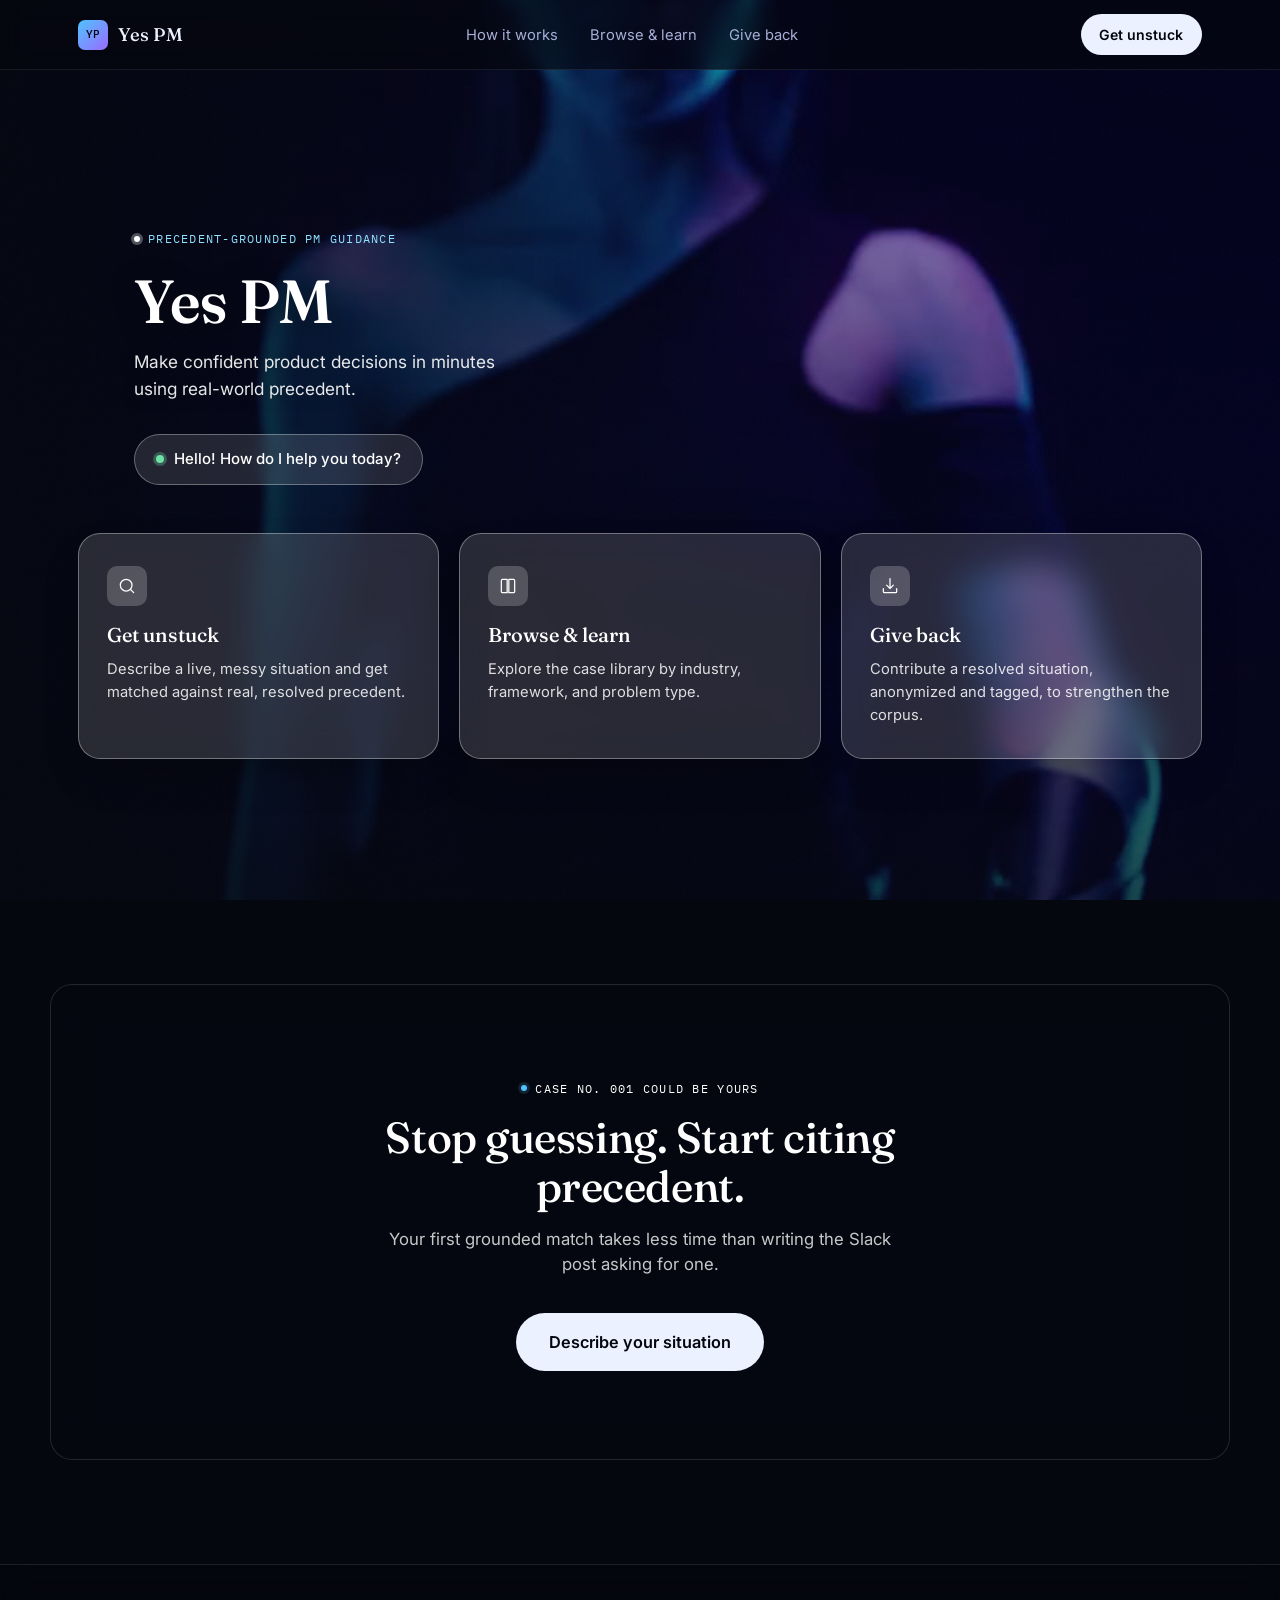
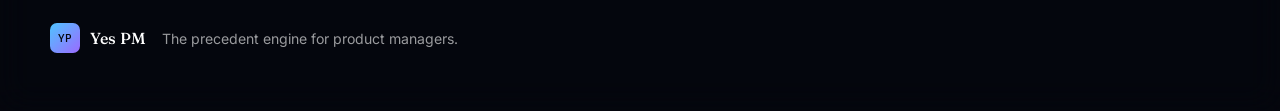
==== commit d8a004f9: "Add files via upload" ====
--- a/index.html
+++ b/index.html
@@ -33,7 +33,8 @@
       <span class="brand-word">Yes&nbsp;PM</span>
     </a>
     <nav class="nav-links">
-      <a href="learn.html">Browse &amp; learn</a>
+      <a href="how-it-works.html">How it works</a>
+      <a href="browse.html">Browse &amp; learn</a>
       <a href="give-back.html">Give back</a>
     </nav>
     <a class="btn btn-small btn-primary" href="unstuck.html">Get unstuck</a>
@@ -64,12 +65,12 @@
         <p>Describe a live, messy situation and get matched against real, resolved precedent.</p>
       </a>
 
-      <a class="solution-box solution-box--glass" href="learn.html">
+      <a class="solution-box solution-box--glass" href="browse.html">
         <span class="solution-icon" aria-hidden="true">
           <svg viewBox="0 0 24 24" fill="none"><path d="M4 5.5C4 4.67 4.67 4 5.5 4H11v16H5.5A1.5 1.5 0 0 1 4 18.5v-13Z" stroke="currentColor" stroke-width="1.5" stroke-linejoin="round"/><path d="M20 5.5c0-.83-.67-1.5-1.5-1.5H13v16h5.5a1.5 1.5 0 0 0 1.5-1.5v-13Z" stroke="currentColor" stroke-width="1.5" stroke-linejoin="round"/></svg>
         </span>
         <h3>Browse &amp; learn</h3>
-        <p>See how the corpus works, why it beats a generic AI coach, and explore the case library.</p>
+        <p>Explore the case library by industry, framework, and problem type.</p>
       </a>
 
       <a class="solution-box solution-box--glass" href="give-back.html">
